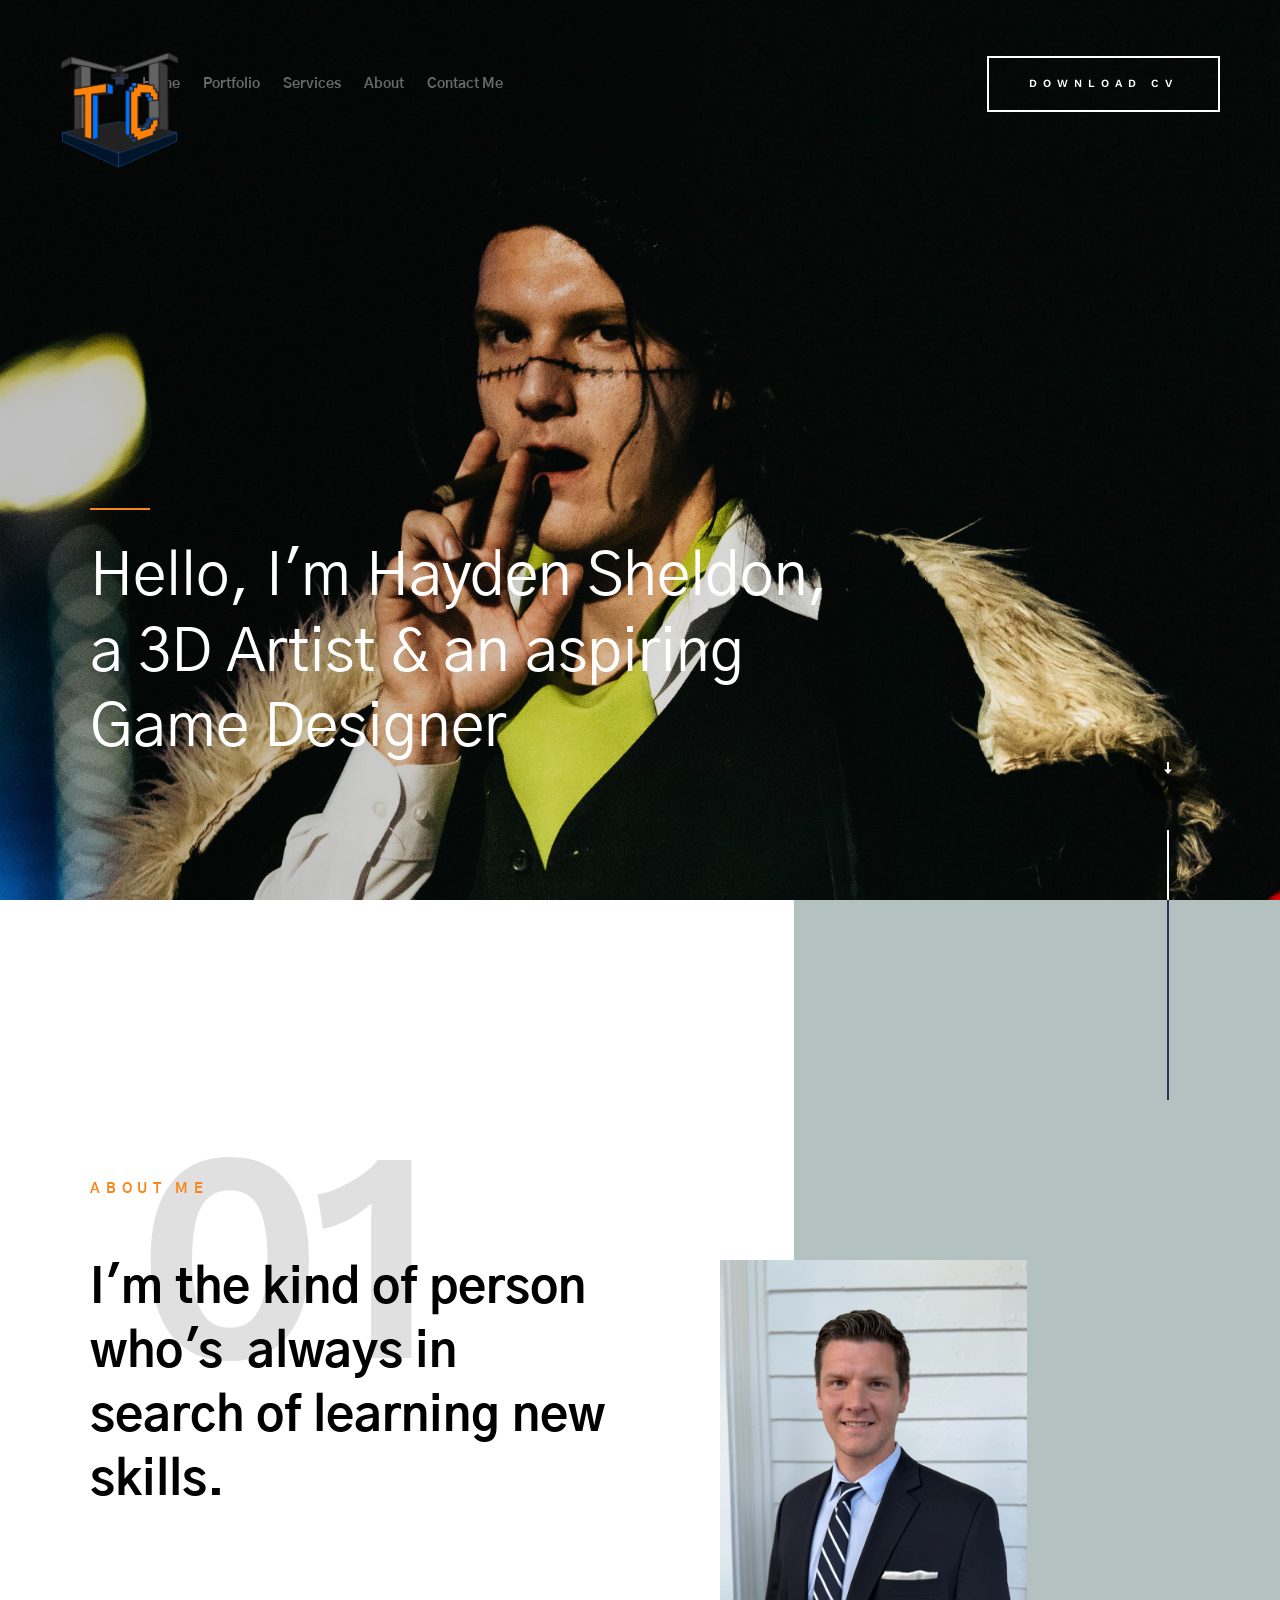
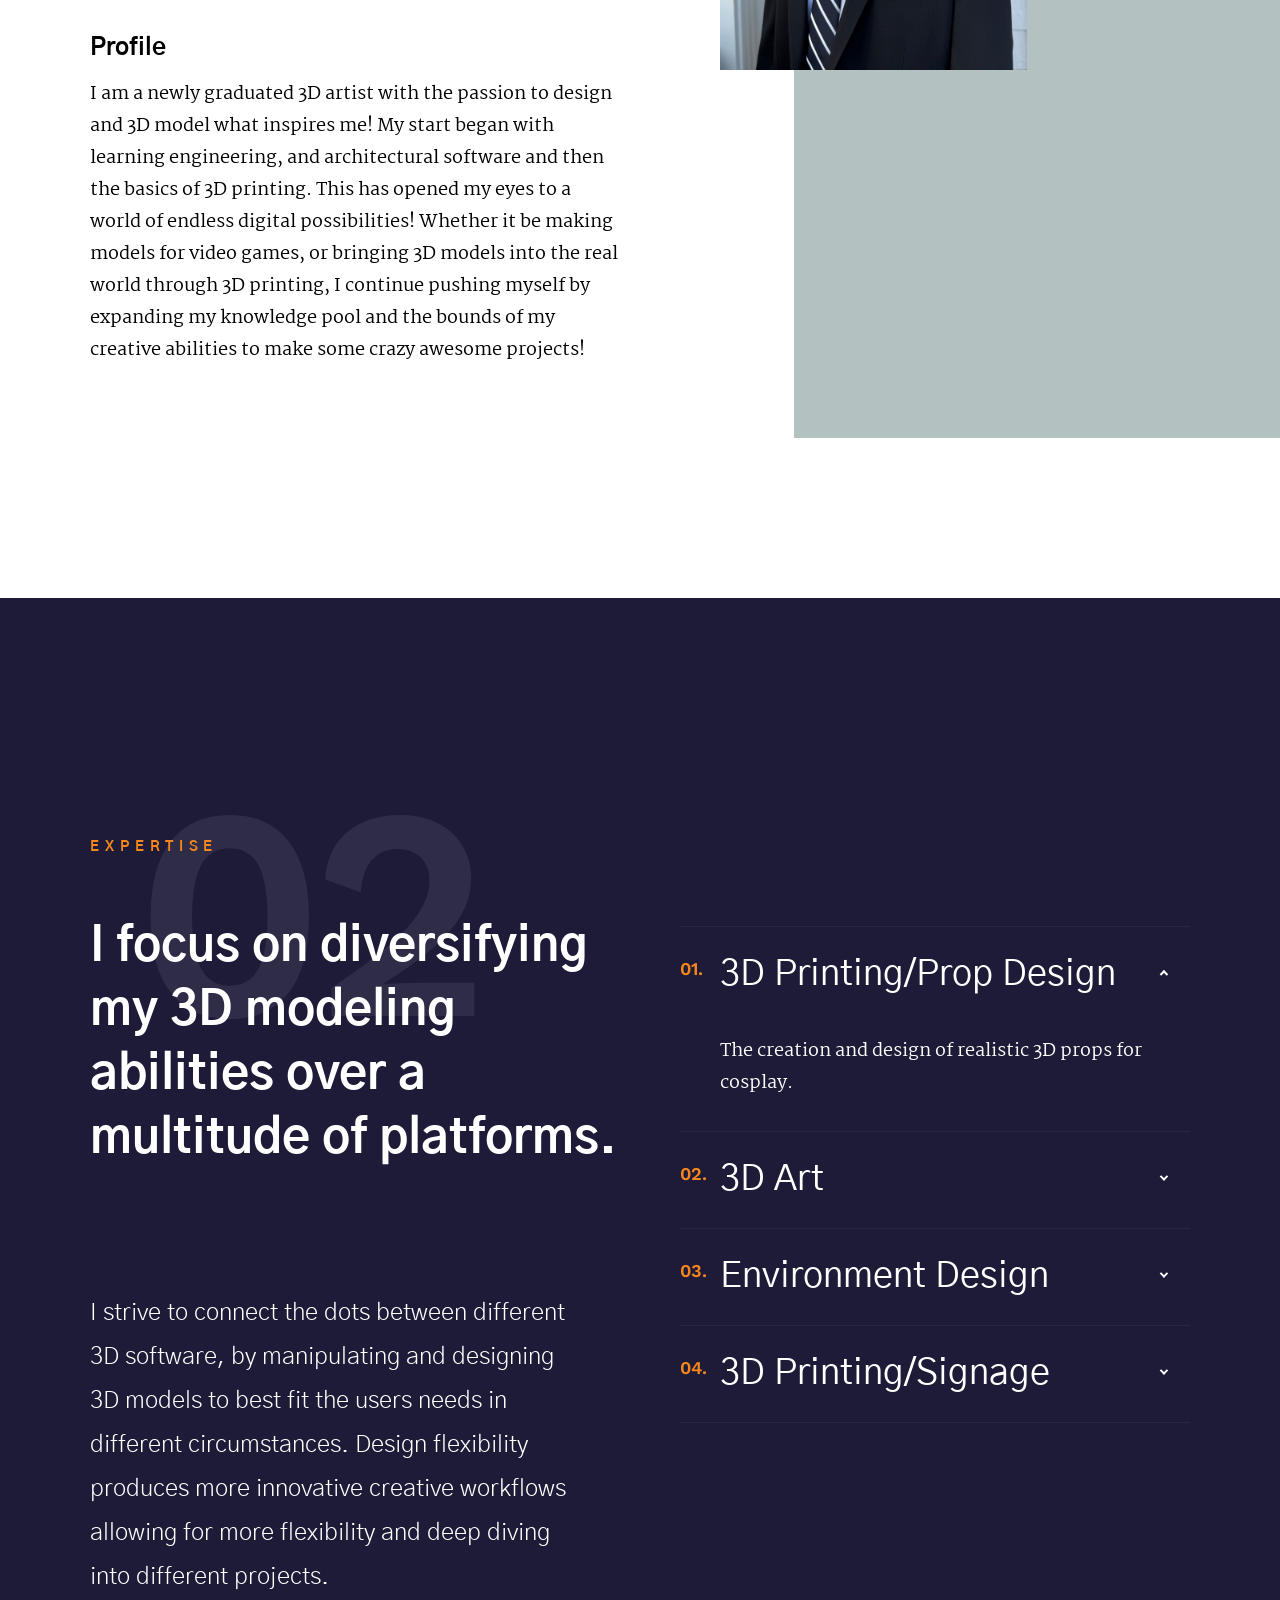
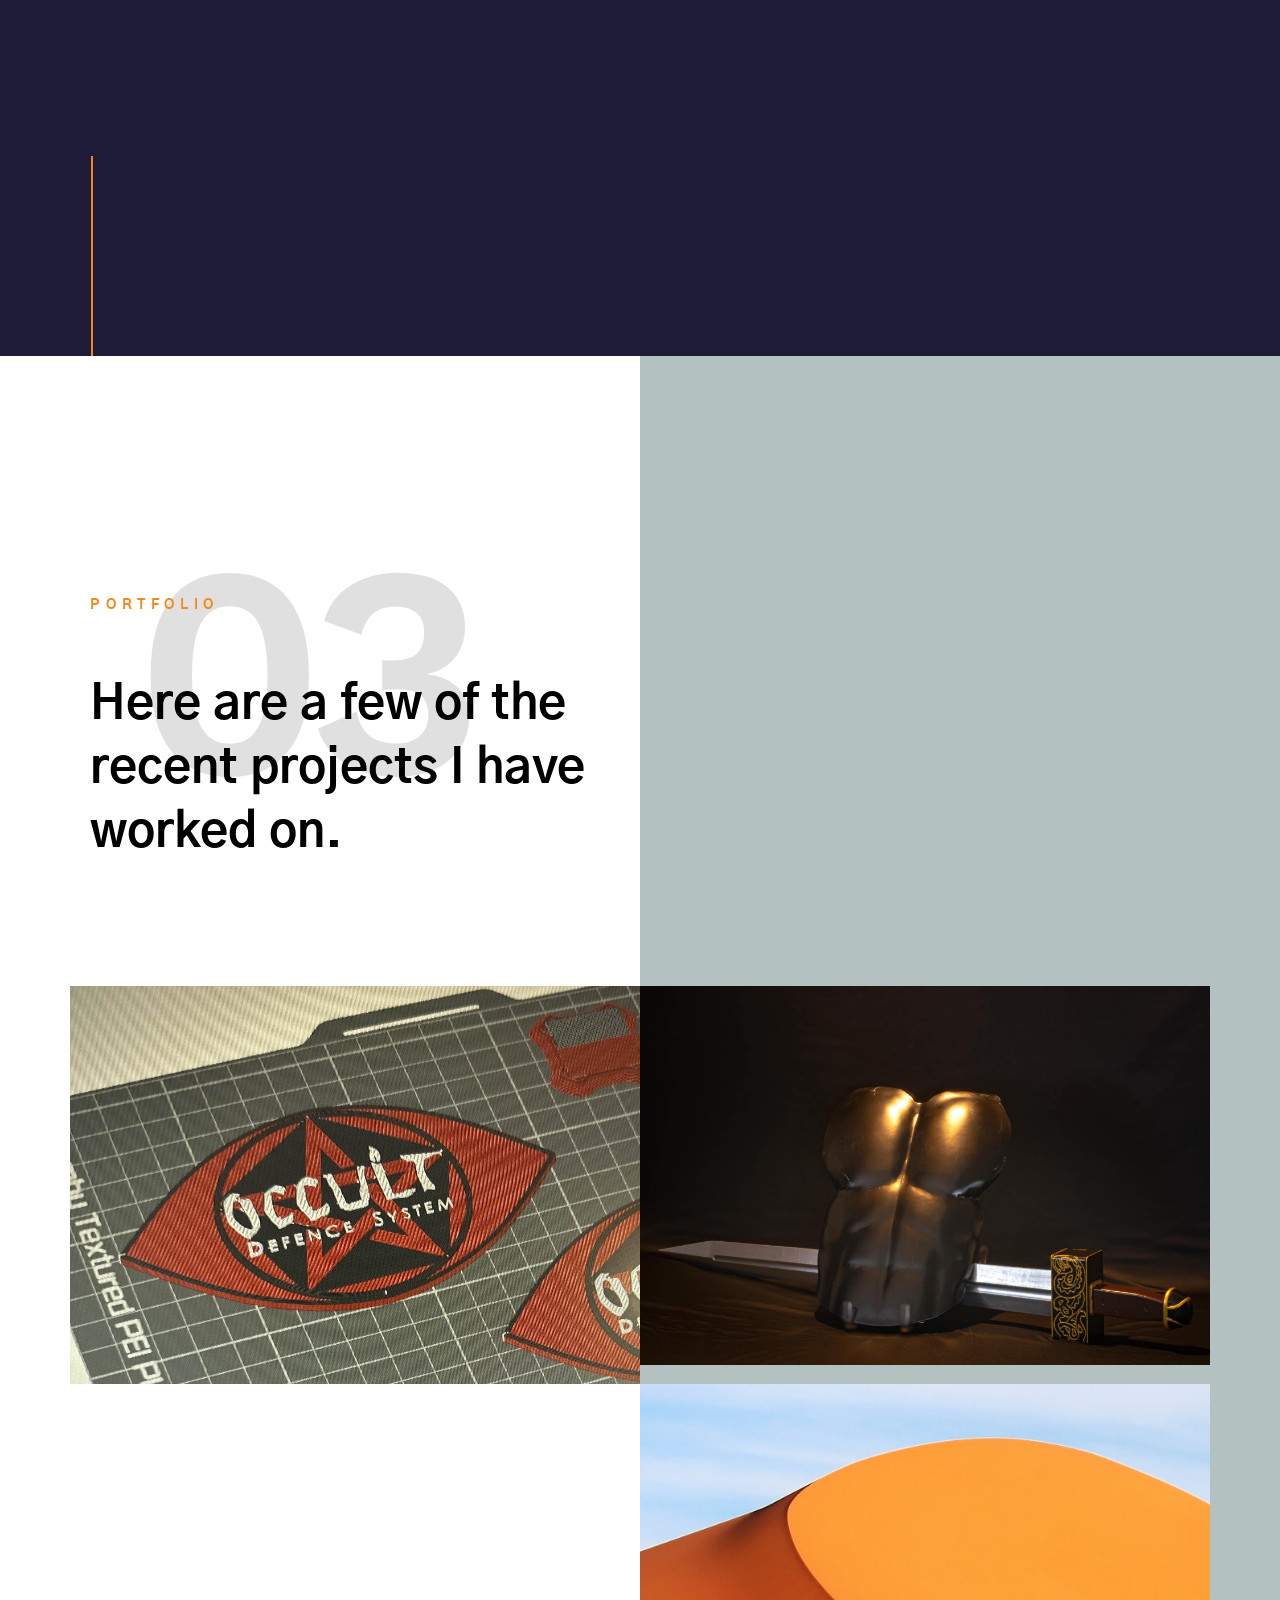
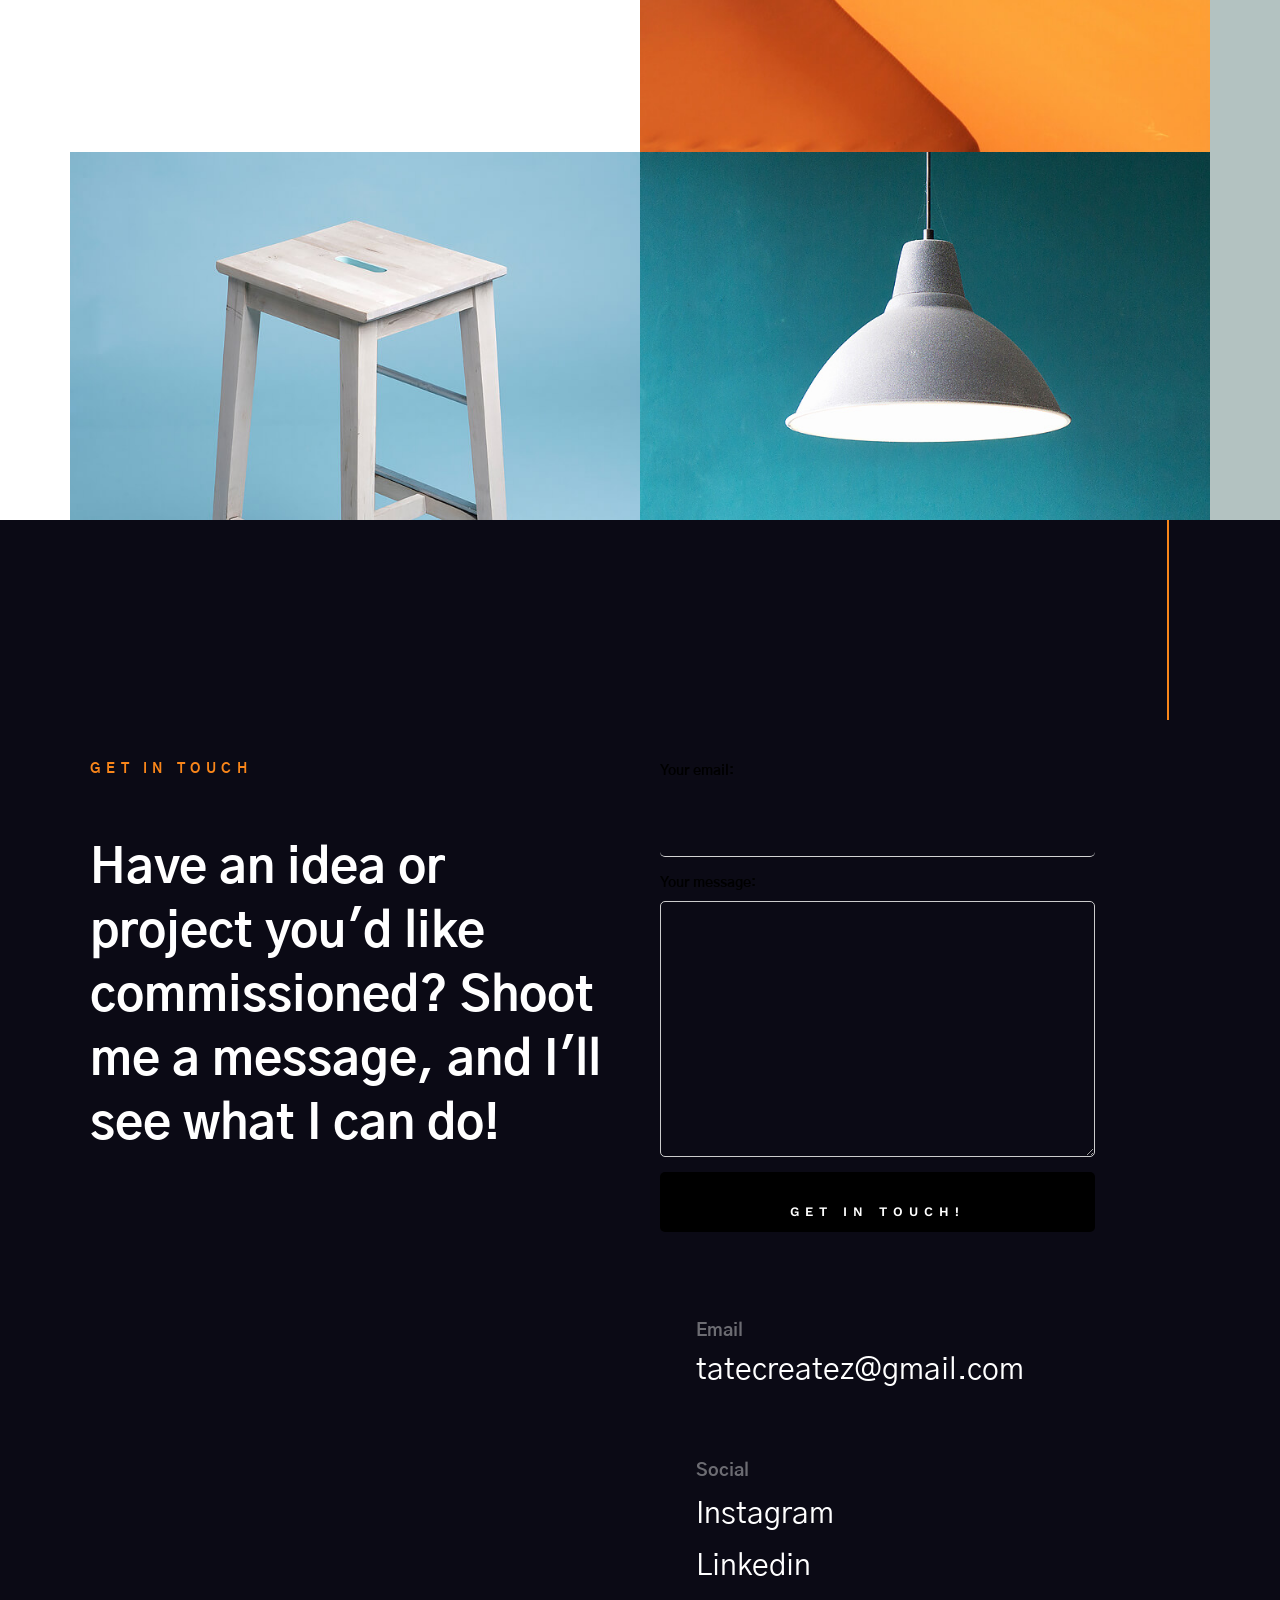
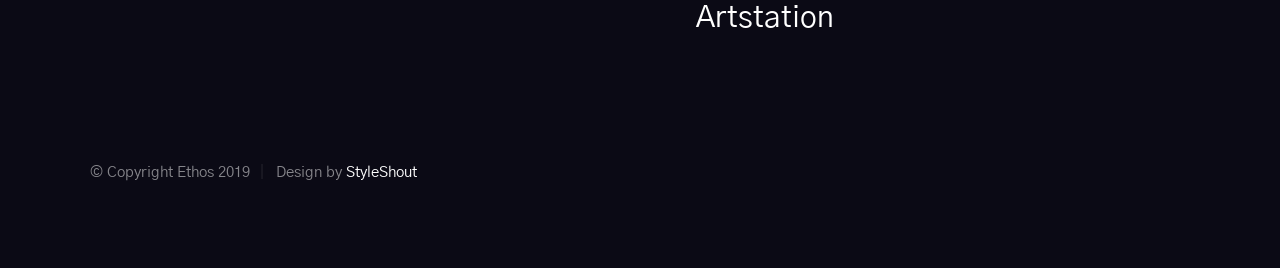
==== index.html @ 43d94202 "Form Fix" ====
<!DOCTYPE html>
<html class="no-js" lang="en">
<head>

    <!--- basic page needs
    ================================================== -->
    <meta charset="utf-8">
    <title>Ethos</title>
    <meta name="description" content="">
    <meta name="author" content="">

    <!-- mobile specific metas
    ================================================== -->
    <meta name="viewport" content="width=device-width, initial-scale=1">

    <!-- CSS
    ================================================== -->
    <link rel="stylesheet" href="css/base.css">
    <link rel="stylesheet" href="css/main.css">
    <link rel="stylesheet" href="css/vendor.css">

    <!-- script
    ================================================== -->
    <script src="js/modernizr.js"></script>

    <!-- favicons
    ================================================== -->
    <link rel="apple-touch-icon" sizes="180x180" href="apple-touch-icon.png">
    <link rel="icon" type="image/png" sizes="32x32" href="favicon-32x32.png">
    <link rel="icon" type="image/png" sizes="16x16" href="favicon-16x16.png">
    <link rel="manifest" href="site.webmanifest">

</head>

<body id="top">


    <!-- preloader
    ================================================== -->
    <div id="preloader">
        <div id="loader" class="dots-fade">
            <div></div>
            <div></div>
            <div></div>
        </div>
    </div>


    <!-- header
    ================================================== -->
    <header class="s-header">

        <div class="header-logo">
            <a href="index.html">
                <img src="images/Tate_Creates_Logo.png" alt="Homepage" width="0" height="0">
            </a>
        </div>

        <div class="header-content">
    
            <nav class="row header-nav-wrap">
                <ul class="header-nav">
                    <li><a class="smoothscroll" href="#hero" title="Intro">Home</a></li>
					<li><a class="smoothscroll" href="#portfolio" title="Works">Portfolio</a></li>
                    <li><a class="smoothscroll" href="#services" title="Services">Services</a></li>
                    <li><a class="smoothscroll" href="#about" title="About">About</a></li>
                    <li><a href="mailto:#0" title="Contact us">Contact Me</a></li>
                </ul>
            </nav> <!-- end header-nav-wrap -->

            <a href="#0" class="btn btn--stroke btn--small">Download CV</a>

        </div> <!-- end header-content -->

        <a class="header-menu-toggle" href="#0"><span>Menu</span></a>

    </header> 


    <!-- hero
    ================================================== -->
    <section id="hero" class="s-hero target-section" data-parallax="scroll" data-image-src="images/Crocodile_Background2.jpg" data-natural-width=6000 data-natural-height=2500 data-position-y=center>

        <div class="row hero-content">

            <div class="column large-full">

                <h1> Hello, I'm Hayden Sheldon, <br>
                  a 3D Artist & an aspiring <br>
                  Game Designer<br>
  <br>
                </h1>
<ul class="hero-social">
          <li>
                        <a href="#0" title="">Instagram</a>
                    </li>
                    <li>
                        <a href="#0" title="">Linkedin</a>
                    </li>
                    <li>
                        <a href="#0" title="">Artstation</a>
                    </li>
                </ul> <!-- end hero-social -->

            </div> 

        </div> <!-- end hero-content -->

        <div class="hero-scroll">
            <a href="#about" class="scroll-link smoothscroll">
                <svg xmlns="http://www.w3.org/2000/svg" width="24" height="24" viewBox="0 0 24 24"><path d="M12 24l-8-9h6v-15h4v15h6z"/></svg>
            </a>
        </div> <!-- end hero-scroll -->

    </section> <!-- end s-hero -->


    <!-- about
    ================================================== -->
    <section id="about" class="s-about target-section">

        <div class="s-about__section s-about__section--profile">

            <div class="right-vert-line"></div>

            <div class="row">
                <div class="column large-6 medium-8 tab-full">

                    <div class="section-intro" data-num="01" data-aos="fade-up">
                        <h3 class="subhead">About Me</h3>
                        <h1 class="display-1">I'm the kind of person who's&nbsp; always in search of learning new skills.</h1>
                    </div>

                    <div class="profile-pic" data-aos="fade-up">
                        <img src="images/Work image.JPG" >
                            
                    </div>

                    <h3 data-aos="fade-up">Profile</h3>

                    <p data-aos="fade-up">
                    I am a newly graduated 3D artist with the passion to design and 3D model what inspires me! My start began with learning engineering, and architectural software and then the basics of 3D printing. This has opened my eyes to a world of endless digital possibilities! Whether it be making models for video games, or bringing 3D models into the real world through 3D printing, I continue pushing myself by expanding my knowledge pool and the bounds of my creative abilities to make some crazy awesome projects!  &nbsp; </p>

                </div>
            </div>

        </div> <!-- end s-about__section--profile -->

        <!--<div class="s-about__section">

            <div class="row">
                <div class="column">
                    <h3 data-aos="fade-up">Career</h3>
                </div>
            </div>

            <div class="row block-large-1-2 block-900-full work-positions">

                <div class="column" data-aos="fade-up">
                    <div class="position">
                        <div class="position__header">
                            <h6>
                                <span class="position__co">Google</span>
                                <span class="position__pos">Product Designer</span>
                            </h6>
                            <div class="position__timeframe">
                                June 2017 - Present
                            </div>
                        </div>

                        <p>
                        Pellentesque posuere. Etiam rhoncus. Praesent blandit laoreet nibh. 
                        Aenean posuere, tortor sed cursus feugiat, nunc augue blandit nunc, 
                        eu sollicitudin urna dolor sagittis lacus. 
                        </p>
                    </div>
                </div>--> <!-- end column -->
          <!--      <div class="column" data-aos="fade-up">
                    <div class="position">
                        <div class="position__header">
                            <h6>
                                <span class="position__co">Facebook</span>
                                <span class="position__pos">UX Director</span>
                            </h6>
                            <div class="position__timeframe">
                                August 2015 - June 2017
                            </div>
                        </div>

                        <p>
                        Aliquam erat volutpat. Phasellus volutpat, metus eget egestas mollis, 
                        lacus lacus blandit dui, id egestas quam mauris ut lacus. Pellentesque 
                        dapibus hendrerit tortor. 
                        </p>
                    </div>
                </div> <!-- end column -->
           <!--     <div class="column" data-aos="fade-up">
                    <div class="position">
                        <div class="position__header">
                            <h6>
                                <span class="position__co">Dropbox</span>
                                <span class="position__pos">Mobile App Designer</span>
                            </h6>
                            <div class="position__timeframe">
                                April 2014 - August 2015
                            </div>
                        </div>

                        <p>
                        In hac habitasse platea dictumst. Donec pede justo, fringilla vel, aliquet nec, 
                        vulputate eget, arcu. Fusce risus nisl, viverra et, tempor et, pretium in, sapien.
                        Phasellus volutpat, metus eget.
                        </p>
                    </div>
                </div> <!-- end column -->
       <!--         <div class="column" data-aos="fade-up">
                    <div class="position">
                        <div class="position__header">
                            <h6>
                                <span class="position__co">Microsoft</span>
                                <span class="position__pos">Product Designer</span>
                            </h6>
                            <div class="position__timeframe">
                                June 2012 - February 2014
                            </div>
                        </div>

                        <p>
                        Donec pede justo, fringilla vel, aliquet nec, vulputate eget, arcu. 
                        Curabitur blandit mollis lacus. Curabitur vestibulum aliquam leo. 
                        Vivamus in erat ut urna cursus vestibulum.
                        </p>
                    </div>
                </div> <!-- end column -->

            </div> <!-- work positions -->

        </div> <!-- end s-about__section -->

    </section> <!-- end s-about -->


    <!-- services
    ================================================== -->
    <section id="services" class="s-services target-section h-dark-bg">
        
        <div class="row s-services__content">

            <div class="vert-line"></div>

            <div class="column large-6 s-services__leftcol">
                <div class="section-intro" data-num="02" data-aos="fade-up">
                    <h3 class="subhead">Expertise</h3>

                    <h1 class="display-1">
                    I focus on diversifying my 3D modeling abilities over a multitude of platforms.
                    </h1>
                </div>

                <p class="lead" data-aos="fade-up">
                I strive to connect the dots between different 3D software, by manipulating and designing 3D models to best fit the users needs in different circumstances. Design flexibility produces more innovative creative workflows allowing for more flexibility and deep diving into different projects. &nbsp; &nbsp; &nbsp; &nbsp;&nbsp; </p>
            </div> <!-- end  s-services--leftcol -->

            <div class="column large-6">
                <ul class="services-list" data-aos="fade-up">
                    <li class="services-list__item is-active">
                        <div class="services-list__item-header">
                            <h5>3D Printing/Prop Design</h5>
                        </div>
                        <div class="services-list__item-body">
                            <p>
                            The creation and design of realistic 3D props for cosplay.&nbsp;&nbsp; </p>
                        </div>
                    </li> <!-- services-list__item -->
                    <li class="services-list__item">
                        <div class="services-list__item-header">
                            <h5>3D Art</h5>
                        </div>
                        <div class="services-list__item-body">
                            <p>
                            Diving deep into specific 3D modeling interests, with focuses on Topology, UV's, and Texturing.
                            </p>
                        </div>
                    </li> <!-- services-list__item -->
                    <li class="services-list__item">
                        <div class="services-list__item-header">
                            <h5>Environment Design&nbsp;</h5>
                        </div>
                        <div class="services-list__item-body">
                            <p>
                            Suspendisse non nisl sit amet velit hendrerit rutrum. Etiam vitae tortor. 
                            Ut tincidunt tincidunt erat. Praesent nonummy mi in odio. Praesent ut 
                            ligula non mi varius sagittis. Curabitur turpis. Nunc egestas, augue at pellentesque 
                            laoreet, felis eros vehicula leo, at malesuada velit leo quis pede.
                            </p>
                        </div>
                    </li> <!-- services-list__item -->
                    <li class="services-list__item">
                        <div class="services-list__item-header">
                            <h5>3D Printing/Signage</h5>
                        </div>
                        <div class="services-list__item-body">
                            <p>
                            Nullam quis ante. Sed libero. Curabitur at lacus ac velit ornare lobortis. 
                            Morbi nec metus. Aenean vulputate eleifend tellus. Nullam vel sem. Nam ipsum risus, 
                            rutrum vitae, vestibulum eu, molestie vel, lacus. Phasellus ullamcorper ipsum rutrum nunc. 
                            Cras dapibus. Praesent egestas neque eu enim.
                            </p>
                        </div>
                    </li> <!-- services-list__item -->
               <!--     <li class="services-list__item">
                        <div class="services-list__item-header">
                            <h5>Visual Design</h5>
                        </div>
                        <div class="services-list__item-body">
                            <p>
                            Ut id nisl quis enim dignissim sagittis. Pellentesque egestas, neque sit amet convallis 
                            pulvinar, justo nulla eleifend augue, ac auctor orci leo non est. Phasellus volutpat, 
                            metus eget egestas mollis, lacus lacus blandit dui, id egestas quam mauris ut lacus. 
                            Cras dapibus. Praesent adipiscing.
                            </p>
                        </div>
                    </li> <!-- services-list__item -->
                <!--    <li class="services-list__item">
                        <div class="services-list__item-header">
                            <h5>E-Commerce</h5>
                        </div>
                        <div class="services-list__item-body">
                            <p>
                            Praesent ac sem eget est egestas volutpat. Nam pretium turpis et arcu. Quisque ut nisi. 
                            Vestibulum rutrum, mi nec elementum vehicula, eros quam gravida nisl, id fringilla neque 
                            ante vel mi. Phasellus dolor. Aenean vulputate eleifend tellus. Nullam vel sem. Nam ipsum risus, 
                            rutrum vitae, vestibulum eu, molestie vel.
                            </p>
                        </div>
                    </li> <!-- services-list__item -->
                </ul> <!-- end services-list -->
            </div>

        </div> <!-- s-services__content -->

    </section> <!-- end s-services -->


    <!-- portfolio
    ================================================== -->
    <section id="portfolio" class="s-portfolio target-section">

        <div class="row s-portfolio__header">
            <div class="column large-6 medium-8 tab-full">
                <div class="section-intro" data-num="03" data-aos="fade-up">
                    <h3 class="subhead">Portfolio</h3>
                    <h1 class="display-1">
                    Here are a few of the recent projects I have worked on.</h1>
                </div>
            </div>
        </div> <!-- s-porfolio__header -->

        <div class="row s-porfolio__list block-large-1-2 block-tab-full collapse">

            <div class="column" data-aos="fade-up">
                <div class="folio-item">
                    <div class="folio-item__thumb">
                        <a class="folio-item__thumb-link" href="images/portfolio/gallery/3D_Logos.jpg" title="Video Game Logos" data-size="1050x700">
                            <img src="images/portfolio/3D_Logos.jpg  " 
                                 srcset="images/portfolio/3D_Logos1.jpg 1x, images/portfolio/3D_Logos1@2x.jpg 2x" alt="">
                        </a>
                    </div>
                    <div class="folio-item__info">
                        <div class="folio-item__cat">3D Printing/Signage</div>
                        <h4 class="folio-item__title">Video Game Logos</h4>
                    </div>
                    <a href="https://www.behance.net/" title="Project Link" class="folio-item__project-link">Project Link</a>
                    <div class="folio-item__caption">
                        <p>Vero molestiae sed aut natus excepturi. Et tempora numquam. Temporibus iusto quo.Unde dolorem corrupti neque nisi.</p>
                    </div>
                </div>
            </div> <!-- end column -->
            <div class="column" data-aos="fade-up">
                <div class="folio-item">
                    <div class="folio-item__thumb">
                        <a class="folio-item__thumb-link" href="images/portfolio/gallery/g-building-blocks.jpg" title="Askeladd Armor and Sword" data-size="1050x700">
                            <img src="images/portfolio/Asekeladd_Armor.jpg" 
                                 srcset="images/portfolio/Asekeladd_Armor.jpg 1x, images/portfolio/Asekeladd_Armor@2x.jpg 2x" alt="">
                        </a>
                    </div>
                    <div class="folio-item__info">
                        <div class="folio-item__cat">3D Printing/Prop Design</div>
                        <h4 class="folio-item__title">Askeladd Armor and Sword</h4>
                    </div>
                    <a href="https://www.behance.net/" title="Project Link" class="folio-item__project-link">Project Link</a>
                    <div class="folio-item__caption">
                        <p>Vero molestiae sed aut natus excepturi. Et tempora numquam. Temporibus iusto quo.Unde dolorem corrupti neque nisi.</p>
                    </div>
                </div>
            </div> <!-- end column -->
            <div class="column" data-aos="fade-up">
                <div class="folio-item">
                    <div class="folio-item__thumb">
                        <a class="folio-item__thumb-link" href="images/portfolio/gallery/Room_Textured1.jpg" Title="Shout and Jump" data-size="1050x700">
                            <img src="images/portfolio/Room_Textured1.png" 
                                 srcset="images/portfolio/Room_Textured1.jpg 1x, images/portfolio/Room_Textured1@2x.jpg 2x" alt="">
                        </a>
                    </div>
                    <div class="folio-item__info">
                        <div class="folio-item__cat">Branding</div>
                        <h4 class="folio-item__title">Shout & Jump</h4>
                    </div>
                    <a href="https://www.behance.net/" title="Project Link" class="folio-item__project-link">Project Link</a>
                    <div class="folio-item__caption">
                        <p>Vero molestiae sed aut natus excepturi. Et tempora numquam. Temporibus iusto quo.Unde dolorem corrupti neque nisi.</p>
                    </div>
                </div>
            </div> <!-- end column -->
            <div class="column" data-aos="fade-up">
                <div class="folio-item">
                    <div class="folio-item__thumb">
                        <a class="folio-item__thumb-link" href="images/portfolio/gallery/g-sand-dunes.jpg" title="Sand Dunes" data-size="1050x700">
                            <img src="images/portfolio/sand-dunes.jpg" 
                                 srcset="images/portfolio/sand-dunes.jpg 1x, images/portfolio/sand-dunes@2x.jpg 2x" alt="">
                        </a>
                    </div>
                    <div class="folio-item__info">
                        <div class="folio-item__cat">Frontend Design</div>
                        <h4 class="folio-item__title">Sand Dunes</h4>
                    </div>
                    <a href="https://www.behance.net/" title="Project Link" class="folio-item__project-link">Project Link</a>
                    <div class="folio-item__caption">
                        <p>Vero molestiae sed aut natus excepturi. Et tempora numquam. Temporibus iusto quo.Unde dolorem corrupti neque nisi.</p>
                    </div>
                </div>
            </div> <!-- end column -->
            <div class="column" data-aos="fade-up">
                <div class="folio-item">
                    <div class="folio-item__thumb">
                        <a class="folio-item__thumb-link" href="images/portfolio/gallery/g-woodcraft.jpg" title="Sand Dunes" data-size="1050x700">
                            <img src="images/portfolio/woodcraft.jpg" 
                                 srcset="images/portfolio/woodcraft.jpg 1x, images/portfolio/woodcraft@2x.jpg 2x" alt="">
                        </a>
                    </div>
                    <div class="folio-item__info">
                        <div class="folio-item__cat">Product Design</div>
                        <h4 class="folio-item__title">Wooocraft</h4>
                    </div>
                    <a href="https://www.behance.net/" title="Project Link" class="folio-item__project-link">Project Link</a>
                    <div class="folio-item__caption">
                        <p>Vero molestiae sed aut natus excepturi. Et tempora numquam. Temporibus iusto quo.Unde dolorem corrupti neque nisi.</p>
                    </div>
                </div>
            </div> <!-- end column -->
            <div class="column" data-aos="fade-up">
                <div class="folio-item">
                    <div class="folio-item__thumb">
                        <a class="folio-item__thumb-link" href="images/portfolio/gallery/g-lamp.jpg" title="The Lamp" data-size="1050x700">
                            <img src="images/portfolio/lamp.jpg" 
                                 srcset="images/portfolio/lamp.jpg 1x, images/portfolio/lamp@2x.jpg 2x" alt="">
                        </a>
                    </div>
                    <div class="folio-item__info">
                        <div class="folio-item__cat">Product Design</div>
                        <h4 class="folio-item__title">The Lamp</h4>
                    </div>
                    <a href="https://www.behance.net/" title="Project Link" class="folio-item__project-link">Project Link</a>
                    <div class="folio-item__caption">
                        <p>Vero molestiae sed aut natus excepturi. Et tempora numquam. Temporibus iusto quo.Unde dolorem corrupti neque nisi.</p>
                    </div>
                </div>
            </div> <!-- end column -->

        </div> <!-- folio-list -->

    </section> <!-- end portfolio -->


    <!-- testimonials
    ================================================== -->
    <!--<section id="testimonials" class="s-testimonials">

        <div class="row collapse">

            <div class="column large-full">

                <div class="testimonial-slider" data-aos="fade-up">

                    <div class="testimonial-slider__slide">
                        <p>
                        Molestiae incidunt consequatur quis ipsa autem nam sit enim magni. Voluptas tempore rem. 
                        Explicabo a quaerat sint autem dolore ducimus ut consequatur neque.  Nisi dolores quaerat fuga rem nihil nostrum.
                        Laudantium quia consequatur molestias delectus culpa.
                        </p>
                        <div class="testimonial-slider__author">
                            <img src="images/avatars/user-02.jpg" alt="Author image" class="testimonial-slider__avatar">
                            <cite class="testimonial-slider__cite">
                                <strong>Tim Cook</strong>
                                <span>CEO, Apple</span>
                            </cite>
                        </div>
                    </div> <!-- end testimonials__slide -->
    
              <!--      <div class="testimonial-slider__slide">
                        <p>
                        Excepturi nam cupiditate culpa doloremque deleniti repellat. Veniam quos repellat voluptas animi adipisci.
                        Nisi eaque consequatur. Voluptatem dignissimos ut ducimus accusantium perspiciatis.
                        Quasi voluptas eius distinctio. Atque eos maxime.
                        </p>
                        <div class="testimonial-slider__author">
                            <img src="images/avatars/user-01.jpg" alt="Author image" class="testimonial-slider__avatar">
                            <cite class="testimonial-slider__cite">
                                <strong>Sundar Pichai</strong>
                                <span>CEO, Google</span>
                            </cite>
                        </div>
                    </div> <!-- end testimonials__slide -->
    
                  <!--  <div class="testimonial-slider__slide">
                        <p>
                        Repellat dignissimos libero. Qui sed at corrupti expedita voluptas odit. Nihil ea quia nesciunt. Ducimus aut sed ipsam.  
                        Autem eaque officia cum exercitationem sunt voluptatum accusamus. Quasi voluptas eius distinctio.
                        Voluptatem dignissimos ut.
                        </p>
                        <div class="testimonial-slider__author">
                            <img src="images/avatars/user-04.jpg" alt="Author image" class="testimonial-slider__avatar">
                            <cite class="testimonial-slider__cite">
                                <strong>Satya Nadella</strong>
                                <span>CEO, Microsoft</span>
                            </cite>
                        </div>
                    </div> <!-- end testimonials__slide -->
    
               <!--     <div class="testimonial-slider__slide">
                        <p>
                        Nunc interdum lacus sit amet orci. Vestibulum dapibus nunc ac augue. Fusce vel dui. In ac felis 
                        quis tortor malesuada pretium. Curabitur vestibulum aliquam leo. Qui sed at corrupti expedita voluptas odit. 
                        Nihil ea quia nesciunt. Ducimus aut sed ipsam.
                        </p>
                        <div class="testimonial-slider__author">
                            <img src="images/avatars/user-05.jpg" alt="Author image" class="testimonial-slider__avatar">
                            <cite class="testimonial-slider__cite">
                                <strong>Jeff Bezos</strong>
                                <span>CEO, Amazon</span>
                            </cite>
                        </div>
                    </div> <!-- end testimonials__slide -->

                </div> <!-- end testimonial slider -->
                
            </div> <!-- end column -->

        </div> <!-- end row -->


        <!-- CTA
        ================================================== -->
      <!--  <div class="s-cta">

            <div class="row">
                <div class="column large-full">
                    <h2 class="section-desc" data-aos="fade-up">
                        Need a great reliable web hosting?
                    </h2>
                </div>
            </div>
    
      <!--      <div class="row cta-content" data-aos="fade-up">
                <div class="column large-full">
                    <p>
                    We highly recommend <a href="https://www.dreamhost.com/r.cgi?287326">DreamHost</a>.
                    Powerful web and Wordpress hosting. Guaranteed.
                    Starting at $2.95 per month.
                    </p>
    
                    <a href="https://www.dreamhost.com/r.cgi?287326" class="btn btn--primary h-full-width">Get Started</a>
                </div>
            </div> <!-- end cta-content -->
    
        </div> <!-- end s-cta -->


    </section> <!-- end s-testimonials -->


    <!-- footer
    ================================================== -->
    <footer class="s-footer h-dark-bg">
        
        <div class="right-vert-line"></div>

        <div class="row s-footer__main">
            <div class="column large-6">
                <div class="section-intro" data-aos="fade-up">
                    <h3 class="subhead">Get In Touch</h3>

                    <h1 class="display-1">
                    Have an idea or project you'd like commissioned?
                     Shoot me a message, and I'll see what I can do!
                    </h1>
                </div>

          <!--      <div class="footer-email-us">
                    <a href="mailto:#0" class="btn btn--primary h-full-width">Let's Talk</a>
                </div>-->
            </div>

            <div class="column large-5">
<form 
  action="https://formspree.io/f/xeelzybe"
  method="POST"
>
  <label>
    Your email:
    <input type="email" name="email">
  </label>
  <label>
    Your message:
    <textarea name="message"></textarea>
  </label>
  <!-- your other form fields go here -->
  <button type="submit">Get in Touch!</button>
</form>
                <div class="footer-contacts">
                    <div class="footer-contact-block" data-aos="fade-up">
                        <h5 class="footer-contact-block__header">
                            Email
                        </h5>
                        <p class="footer-contact-block__content">
                            <a href="mailto:#0">tatecreatez@gmail.com</a>
                        </p>
                    </div> <!-- end footer-contact-block -->
                    <div class="footer-contact-block" data-aos="fade-up">
                        <h5 class="footer-contact-block__header">
                    <!--        Phone
                        </h5>
                        <p class="footer-contact-block__content">
                            <!--<a href="tel:+1975432345">+197 543 2345</a>
                        </p>-->
                    </div> <!-- end footer-contact-block -->
                    <br>
                    <div class="footer-contact-block" data-aos="fade-up">
                        <h5 class="footer-contact-block__header">
                            Social
                        </h5>
                        <ul class="footer-contact-block__list">
                            <li><a href="#0">Instagram</a></li>
                            <li><a href="#0">Linkedin</a></li>
                            <li><a href="#0">Artstation</a></li>
                        </ul>
                    </div> <!-- end footer-contact-block -->
                </div>
            </div>
        </div> <!-- end s-footer__main -->

        <div class="row s-footer__bottom">
            <div class="column large-full ss-copyright">
                <span>© Copyright Ethos 2019</span> 
                <span>Design by <a href="https://www.styleshout.com/">StyleShout</a></span>
            </div> <!-- end ss-copyright -->

            <div class="ss-go-top">
                <a class="smoothscroll" title="Back to Top" href="#top">
                    <svg xmlns="http://www.w3.org/2000/svg" width="24" height="24" viewBox="0 0 24 24"><path d="M12 0l8 9h-6v15h-4v-15h-6z"/></svg>
                </a>
            </div> <!-- end ss-go-top -->
        </div> <!-- end s-footer__bottom -->
</div>
    </footer> <!-- end s-footer -->


    <!-- photoswipe background
    ================================================== -->
    <div aria-hidden="true" class="pswp" role="dialog" tabindex="-1">

        <div class="pswp__bg"></div>
        <div class="pswp__scroll-wrap">

            <div class="pswp__container">
                <div class="pswp__item"></div>
                <div class="pswp__item"></div>
                <div class="pswp__item"></div>
            </div>

            <div class="pswp__ui pswp__ui--hidden">
                <div class="pswp__top-bar">
                    <div class="pswp__counter"></div><button class="pswp__button pswp__button--close" title="Close (Esc)"></button> <button class="pswp__button pswp__button--share" title=
                    "Share"></button> <button class="pswp__button pswp__button--fs" title="Toggle fullscreen"></button> <button class="pswp__button pswp__button--zoom" title=
                    "Zoom in/out"></button>
                    <div class="pswp__preloader">
                        <div class="pswp__preloader__icn">
                            <div class="pswp__preloader__cut">
                                <div class="pswp__preloader__donut"></div>
                            </div>
                        </div>
                    </div>
                </div>
                <div class="pswp__share-modal pswp__share-modal--hidden pswp__single-tap">
                    <div class="pswp__share-tooltip"></div>
                </div><button class="pswp__button pswp__button--arrow--left" title="Previous (arrow left)"></button> <button class="pswp__button pswp__button--arrow--right" title=
                "Next (arrow right)"></button>
                <div class="pswp__caption">
                    <div class="pswp__caption__center"></div>
                </div>
            </div>

        </div>

    </div> <!-- end photoSwipe background -->


    <!-- Java Script
    ================================================== -->
    <script src="js/jquery-3.2.1.min.js"></script>
    <script src="js/plugins.js"></script>
    <script src="js/main.js"></script>

</body>
---- css/base.css ----
/* =================================================================== 
 *  Ethos Base Stylesheet
 *  Ver. 1.0.0
 *  11-05-2019
 *  ------------------------------------------------------------------
 *
 *  TOC:
 *	# imports
 *	# normalize
 *	# basic/base setup styles
 *	# grid v2.1.2
 *	# block grids
 *	# MISC
 *
 * =================================================================== */



/* ===================================================================
 * # imports 
 *
 * ------------------------------------------------------------------- */
@import url("https://fonts.googleapis.com/css?family=Gothic+A1:300,300i,400,400i,500,500i,600,600i,700,700i|Martel:300,300i,400,400i,700,700i,900,900i|Work+Sans:600,700&display=swap");



/* ==========================================================================
 * # normalize
 * normalize.css v8.0.1 | MIT License |
 * github.com/necolas/normalize.css
 *
 * -------------------------------------------------------------------------- */

/* ------------------------------------------------------------------- 
 * ## document
 * ------------------------------------------------------------------- */

/* 1. Correct the line height in all browsers.
 * 2. Prevent adjustments of font size after orientation changes in iOS.*/
html {
	line-height: 1.15;  /* 1 */
	-webkit-text-size-adjust: 100%;  /* 2 */
}

/* ------------------------------------------------------------------- 
 * ## sections
 * ------------------------------------------------------------------- */

/* Remove the margin in all browsers. */
body {
	margin: 0;
}

/* Render the `main` element consistently in IE. */
main {
	display: block;
}

/* Correct the font size and margin on `h1` elements within `section` and
 * `article` contexts in Chrome, Firefox, and Safari. */
h1 {
	font-size: 2em;
	margin: 0.67em 0;
}

/* ------------------------------------------------------------------- 
 * ## grouping
 * ------------------------------------------------------------------- */

/* 1. Add the correct box sizing in Firefox.
 * 2. Show the overflow in Edge and IE. */
hr {
	-webkit-box-sizing: content-box;
	box-sizing: content-box;  /* 1 */
	height: 0;  /* 1 */
	overflow: visible;  /* 2 */
}

/* 1. Correct the inheritance and scaling of font size in all browsers.
 * 2. Correct the odd `em` font sizing in all browsers. */
pre {
	font-family: monospace, monospace;  /* 1 */
	font-size: 1em;  /* 2 */
}

/* ------------------------------------------------------------------- 
 * ## text-level semantics
 * ------------------------------------------------------------------- */

/* Remove the gray background on active links in IE 10. */
a {
	background-color: transparent;
}

/* 1. Remove the bottom border in Chrome 57-
 * 2. Add the correct text decoration in Chrome, Edge, IE, Opera, and Safari. */
abbr[title] {
	border-bottom: none;  /* 1 */
	text-decoration: underline;  /* 2 */
	-webkit-text-decoration: underline dotted;
	text-decoration: underline dotted;  /* 2 */
}

/* Add the correct font weight in Chrome, Edge, and Safari. */
b,
strong {
	font-weight: bolder;
}

/* 1. Correct the inheritance and scaling of font size in all browsers.
 * 2. Correct the odd `em` font sizing in all browsers. */
code,
kbd,
samp {
	font-family: monospace, monospace;  /* 1 */
	font-size: 1em;  /* 2 */
}

/* Add the correct font size in all browsers. */
small {
	font-size: 80%;
}

/* Prevent `sub` and `sup` elements from affecting the line height in
 * all browsers. */
sub,
sup {
	font-size: 75%;
	line-height: 0;
	position: relative;
	vertical-align: baseline;
}

sub {
	bottom: -0.25em;
}

sup {
	top: -0.5em;
}

/* ------------------------------------------------------------------- 
 * ## embedded content
 * ------------------------------------------------------------------- */

/* Remove the border on images inside links in IE 10. */
img {
	border-style: none;
}

/* ------------------------------------------------------------------- 
 * ## forms
 * ------------------------------------------------------------------- */

/* 1. Change the font styles in all browsers.
 * 2. Remove the margin in Firefox and Safari. */
button,
input,
optgroup,
select,
textarea {
	font-family: inherit;  /* 1 */
	font-size: 100%;  /* 1 */
	line-height: 1.15;  /* 1 */
	margin: 0;  /* 2 */
}

/* Show the overflow in IE.
 * 1. Show the overflow in Edge. */
button,
input {

	/* 1 */
	overflow: visible;
}

/* Remove the inheritance of text transform in Edge, Firefox, and IE.
 * 1. Remove the inheritance of text transform in Firefox. */
button,
select {

	/* 1 */
	text-transform: none;
}

/* Correct the inability to style clickable types in iOS and Safari. */
button,
[type="button"],
[type="reset"],
[type="submit"] {
	-webkit-appearance: button;
}

/* Remove the inner border and padding in Firefox. */
button::-moz-focus-inner,
[type="button"]::-moz-focus-inner,
[type="reset"]::-moz-focus-inner,
[type="submit"]::-moz-focus-inner {
	border-style: none;
	padding: 0;
}

/* Restore the focus styles unset by the previous rule. */
button:-moz-focusring,
[type="button"]:-moz-focusring,
[type="reset"]:-moz-focusring,
[type="submit"]:-moz-focusring {
	outline: 1px dotted ButtonText;
}

/* Correct the padding in Firefox. */
fieldset {
	padding: 0.35em 0.75em 0.625em;
}

/* 1. Correct the text wrapping in Edge and IE.
 * 2. Correct the color inheritance from `fieldset` elements in IE.
 * 3. Remove the padding so developers are not caught out when they zero out
 *    `fieldset` elements in all browsers. */
legend {
	-webkit-box-sizing: border-box;
	box-sizing: border-box;  /* 1 */
	color: inherit;  /* 2 */
	display: table;  /* 1 */
	max-width: 100%;  /* 1 */
	padding: 0;  /* 3 */
	white-space: normal;  /* 1 */
}

/* Add the correct vertical alignment in Chrome, Firefox, and Opera. */
progress {
	vertical-align: baseline;
}

/* Remove the default vertical scrollbar in IE 10+. */
textarea {
	overflow: auto;
}

/* 1. Add the correct box sizing in IE 10.
 * 2. Remove the padding in IE 10. */
[type="checkbox"],
[type="radio"] {
	-webkit-box-sizing: border-box;
	box-sizing: border-box;  /* 1 */
	padding: 0;  /* 2 */
}

/* Correct the cursor style of increment and decrement buttons in Chrome. */
[type="number"]::-webkit-inner-spin-button,
[type="number"]::-webkit-outer-spin-button {
	height: auto;
}

/* 1. Correct the odd appearance in Chrome and Safari.
 * 2. Correct the outline style in Safari. */
[type="search"] {
	-webkit-appearance: textfield;  /* 1 */
	outline-offset: -2px;  /* 2 */
}

/* Remove the inner padding in Chrome and Safari on macOS. */
[type="search"]::-webkit-search-decoration {
	-webkit-appearance: none;
}

/* 1. Correct the inability to style clickable types in iOS and Safari.
 * 2. Change font properties to `inherit` in Safari. */
::-webkit-file-upload-button {
	-webkit-appearance: button;  /* 1 */
	font: inherit;  /* 2 */
}

/* ------------------------------------------------------------------- 
 * ## interactive
 * ------------------------------------------------------------------- */

/* Add the correct display in Edge, IE 10+, and Firefox. */
details {
	display: block;
}

/* Add the correct display in all browsers. */
summary {
	display: list-item;
}

/* ------------------------------------------------------------------- 
 * ## misc
 * ------------------------------------------------------------------- */

/* Add the correct display in IE 10+. */
template {
	display: none;
}

/* Add the correct display in IE 10. */
[hidden] {
	display: none;
}



/* ===================================================================
 * # basic/base setup styles
 *
 * ------------------------------------------------------------------- */
html {
	font-size: 62.5%;
	-webkit-box-sizing: border-box;
	box-sizing: border-box;
}

*,
*::before,
*::after {
	-webkit-box-sizing: inherit;
	box-sizing: inherit;
}

body {
	font-weight: normal;
	line-height: 1;
	word-wrap: break-word;
	-moz-font-smoothing: grayscale;
	-moz-osx-font-smoothing: grayscale;
	-webkit-font-smoothing: antialiased;
	-webkit-overflow-scrolling: touch;
	-webkit-text-size-adjust: none;
}

/* ------------------------------------------------------------------- 
 * ## Media
 * ------------------------------------------------------------------- */
svg,
img,
video
embed,
iframe,
object {
	max-width: 100%;
	height: auto;
}

/* ------------------------------------------------------------------- 
 * ## Typography resets 
 * ------------------------------------------------------------------- */
div, dl, dt, dd, ul, ol, li, h1, h2, h3, h4, h5, h6, pre, form, p, blockquote, th, td {
	margin: 0;
	padding: 0;
}

p {
	font-size: inherit;
	text-rendering: optimizeLegibility;
}

em,
i {
	font-style: italic;
	line-height: inherit;
}

strong,
b {
	font-weight: bold;
	line-height: inherit;
}

small {
	font-size: 60%;
	line-height: inherit;
}

ol,
ul {
	list-style: none;
}

li {
	display: block;
}

/* ------------------------------------------------------------------- 
 * ## links
 * ------------------------------------------------------------------- */
a {
	text-decoration: none;
	line-height: inherit;
}

a img {
	border: none;
}

/* ------------------------------------------------------------------- 
 * ## inputs
 * ------------------------------------------------------------------- */
fieldset {
	margin: 0;
	padding: 0;
}

input[type="email"],
input[type="number"],
input[type="search"],
input[type="text"],
input[type="tel"],
input[type="url"],
input[type="password"],
textarea {
	-webkit-appearance: none;
	-moz-appearance: none;
	appearance: none;
}



/* ===================================================================
 * # grid v2.1.2
 *
 *   -----------------------------------------------------------------
 * - Grid breakpoints are based on MAXIMUM WIDTH media queries, 
 *   meaning they apply to that one breakpoint and ALL THOSE BELOW IT.
 * - Grid columns without a specified width will automatically layout 
 *   as equal width columns.
 * ------------------------------------------------------------------- */

/* rows
 * ------------------------------------- */
.row {
	width: 89%;
	max-width: 1200px;
	margin: 0 auto;
	display: -ms-flexbox;
	display: -webkit-box;
	display: flex;
	-ms-flex-flow: row wrap;
	-webkit-box-orient: horizontal;
	-webkit-box-direction: normal;
	flex-flow: row wrap;
}

.row .row {
	width: auto;
	max-width: none;
	margin-left: -20px;
	margin-right: -20px;
}

/* columns
 * -------------------------------------- */
.column {
	-ms-flex: 1 1 0%;
	-webkit-box-flex: 1;
	flex: 1 1 0%;
	padding: 0 20px;
}

.collapse > .column,
.column.collapse {
	padding: 0;
}

/* flex row containers utility classes
 * ----------------------------------------- */
.row.row-wrap {
	-ms-flex-wrap: wrap;
	flex-wrap: wrap;
}

.row.row-nowrap {
	-ms-flex-wrap: none;
	flex-wrap: nowrap;
}

.row.row-y-top {
	-ms-flex-align: start;
	-webkit-box-align: start;
	align-items: flex-start;
}

.row.row-y-bottom {
	-ms-flex-align: end;
	-webkit-box-align: end;
	align-items: flex-end;
}

.row.row-y-center {
	-ms-flex-align: center;
	-webkit-box-align: center;
	align-items: center;
}

.row.row-stretch {
	-ms-flex-align: stretch;
	-webkit-box-align: stretch;
	align-items: stretch;
}

.row.row-baseline {
	-ms-flex-align: baseline;
	-webkit-box-align: baseline;
	align-items: baseline;
}

.row.row-x-left {
	-ms-flex-pack: start;
	-webkit-box-pack: start;
	justify-content: flex-start;
}

.row.row-x-right {
	-ms-flex-pack: end;
	-webkit-box-pack: end;
	justify-content: flex-end;
}

.row.row-x-center {
	-ms-flex-pack: center;
	-webkit-box-pack: center;
	justify-content: center;
}

/* flex item utility alignment classes
 * ----------------------------------------- */
.align-center {
	margin: auto;
	-webkit-align-self: center;
	-ms-flex-item-align: center;
	-ms-grid-row-align: center;
	align-self: center;
}

.align-left {
	margin-right: auto;
	-webkit-align-self: center;
	-ms-flex-item-align: center;
	-ms-grid-row-align: center;
	align-self: center;
}

.align-right {
	margin-left: auto;
	-webkit-align-self: center;
	-ms-flex-item-align: center;
	-ms-grid-row-align: center;
	align-self: center;
}

.align-x-center {
	margin-right: auto;
	margin-left: auto;
}

.align-x-left {
	margin-right: auto;
}

.align-x-right {
	margin-left: auto;
}

.align-y-center {
	-webkit-align-self: center;
	-ms-flex-item-align: center;
	-ms-grid-row-align: center;
	align-self: center;
}

.align-y-top {
	-webkit-align-self: flex-start;
	-ms-flex-item-align: start;
	align-self: flex-start;
}

.align-y-bottom {
	-webkit-align-self: flex-end;
	-ms-flex-item-align: end;
	align-self: flex-end;
}

/* large screen column widths 
 * -------------------------------------- */
.large-1 {
	-ms-flex: 0 0 8.33333%;
	-webkit-box-flex: 0;
	flex: 0 0 8.33333%;
	max-width: 8.33333%;
}

.large-2 {
	-ms-flex: 0 0 16.66667%;
	-webkit-box-flex: 0;
	flex: 0 0 16.66667%;
	max-width: 16.66667%;
}

.large-3 {
	-ms-flex: 0 0 25%;
	-webkit-box-flex: 0;
	flex: 0 0 25%;
	max-width: 25%;
}

.large-4 {
	-ms-flex: 0 0 33.33333%;
	-webkit-box-flex: 0;
	flex: 0 0 33.33333%;
	max-width: 33.33333%;
}

.large-5 {
	-ms-flex: 0 0 41.66667%;
	-webkit-box-flex: 0;
	flex: 0 0 41.66667%;
	max-width: 41.66667%;
}

.large-6,
.large-half {
	-ms-flex: 0 0 50%;
	-webkit-box-flex: 0;
	flex: 0 0 50%;
	max-width: 50%;
}

.large-7 {
	-ms-flex: 0 0 58.33333%;
	-webkit-box-flex: 0;
	flex: 0 0 58.33333%;
	max-width: 58.33333%;
}

.large-8 {
	-ms-flex: 0 0 66.66667%;
	-webkit-box-flex: 0;
	flex: 0 0 66.66667%;
	max-width: 66.66667%;
}

.large-9 {
	-ms-flex: 0 0 75%;
	-webkit-box-flex: 0;
	flex: 0 0 75%;
	max-width: 75%;
}

.large-10 {
	-ms-flex: 0 0 83.33333%;
	-webkit-box-flex: 0;
	flex: 0 0 83.33333%;
	max-width: 83.33333%;
}

.large-11 {
	-ms-flex: 0 0 91.66667%;
	-webkit-box-flex: 0;
	flex: 0 0 91.66667%;
	max-width: 91.66667%;
}

.large-12,
.large-full {
	-ms-flex: 0 0 100%;
	-webkit-box-flex: 0;
	flex: 0 0 100%;
	max-width: 100%;
}

/* ------------------------------------------------------------------- 
 * ## medium screen devices
 * ------------------------------------------------------------------- */
@media screen and (max-width:1200px) {
	.row .row {
		margin-left: -16px;
		margin-right: -16px;
	}

	.column {
		padding: 0 16px;
	}

	.medium-1 {
		-ms-flex: 0 0 8.33333%;
		-webkit-box-flex: 0;
		flex: 0 0 8.33333%;
		max-width: 8.33333%;
	}

	.medium-2 {
		-ms-flex: 0 0 16.66667%;
		-webkit-box-flex: 0;
		flex: 0 0 16.66667%;
		max-width: 16.66667%;
	}

	.medium-3 {
		-ms-flex: 0 0 25%;
		-webkit-box-flex: 0;
		flex: 0 0 25%;
		max-width: 25%;
	}

	.medium-4 {
		-ms-flex: 0 0 33.33333%;
		-webkit-box-flex: 0;
		flex: 0 0 33.33333%;
		max-width: 33.33333%;
	}

	.medium-5 {
		-ms-flex: 0 0 41.66667%;
		-webkit-box-flex: 0;
		flex: 0 0 41.66667%;
		max-width: 41.66667%;
	}

	.medium-6,
	.medium-half {
		-ms-flex: 0 0 50%;
		-webkit-box-flex: 0;
		flex: 0 0 50%;
		max-width: 50%;
	}

	.medium-7 {
		-ms-flex: 0 0 58.33333%;
		-webkit-box-flex: 0;
		flex: 0 0 58.33333%;
		max-width: 58.33333%;
	}

	.medium-8 {
		-ms-flex: 0 0 66.66667%;
		-webkit-box-flex: 0;
		flex: 0 0 66.66667%;
		max-width: 66.66667%;
	}

	.medium-9 {
		-ms-flex: 0 0 75%;
		-webkit-box-flex: 0;
		flex: 0 0 75%;
		max-width: 75%;
	}

	.medium-10 {
		-ms-flex: 0 0 83.33333%;
		-webkit-box-flex: 0;
		flex: 0 0 83.33333%;
		max-width: 83.33333%;
	}

	.medium-11 {
		-ms-flex: 0 0 91.66667%;
		-webkit-box-flex: 0;
		flex: 0 0 91.66667%;
		max-width: 91.66667%;
	}

	.medium-12,
	.medium-full {
		-ms-flex: 0 0 100%;
		-webkit-box-flex: 0;
		flex: 0 0 100%;
		max-width: 100%;
	}

}

/* ------------------------------------------------------------------- 
 * ## tablets
 * ------------------------------------------------------------------- */
@media screen and (max-width:800px) {
	.tab-1 {
		-ms-flex: 0 0 8.33333%;
		-webkit-box-flex: 0;
		flex: 0 0 8.33333%;
		max-width: 8.33333%;
	}

	.tab-2 {
		-ms-flex: 0 0 16.66667%;
		-webkit-box-flex: 0;
		flex: 0 0 16.66667%;
		max-width: 16.66667%;
	}

	.tab-3 {
		-ms-flex: 0 0 25%;
		-webkit-box-flex: 0;
		flex: 0 0 25%;
		max-width: 25%;
	}

	.tab-4 {
		-ms-flex: 0 0 33.33333%;
		-webkit-box-flex: 0;
		flex: 0 0 33.33333%;
		max-width: 33.33333%;
	}

	.tab-5 {
		-ms-flex: 0 0 41.66667%;
		-webkit-box-flex: 0;
		flex: 0 0 41.66667%;
		max-width: 41.66667%;
	}

	.tab-6,
	.tab-half {
		-ms-flex: 0 0 50%;
		-webkit-box-flex: 0;
		flex: 0 0 50%;
		max-width: 50%;
	}

	.tab-7 {
		-ms-flex: 0 0 58.33333%;
		-webkit-box-flex: 0;
		flex: 0 0 58.33333%;
		max-width: 58.33333%;
	}

	.tab-8 {
		-ms-flex: 0 0 66.66667%;
		-webkit-box-flex: 0;
		flex: 0 0 66.66667%;
		max-width: 66.66667%;
	}

	.tab-9 {
		-ms-flex: 0 0 75%;
		-webkit-box-flex: 0;
		flex: 0 0 75%;
		max-width: 75%;
	}

	.tab-10 {
		-ms-flex: 0 0 83.33333%;
		-webkit-box-flex: 0;
		flex: 0 0 83.33333%;
		max-width: 83.33333%;
	}

	.tab-11 {
		-ms-flex: 0 0 91.66667%;
		-webkit-box-flex: 0;
		flex: 0 0 91.66667%;
		max-width: 91.66667%;
	}

	.tab-12,
	.tab-full {
		-ms-flex: 0 0 100%;
		-webkit-box-flex: 0;
		flex: 0 0 100%;
		max-width: 100%;
	}

	.hide-on-tablet {
		display: none;
	}

}

/* ------------------------------------------------------------------- 
 * ## mobile devices 
 * ------------------------------------------------------------------- */
@media screen and (max-width:600px) {
	.row {
		width: 100%;
		padding-left: 24px;
		padding-right: 24px;
	}

	.row .row {
		margin-left: -10px;
		margin-right: -10px;
		padding-left: 0;
		padding-right: 0;
	}

	.column {
		padding: 0 10px;
	}

	.mob-1 {
		-ms-flex: 0 0 8.33333%;
		-webkit-box-flex: 0;
		flex: 0 0 8.33333%;
		max-width: 8.33333%;
	}

	.mob-2 {
		-ms-flex: 0 0 16.66667%;
		-webkit-box-flex: 0;
		flex: 0 0 16.66667%;
		max-width: 16.66667%;
	}

	.mob-3 {
		-ms-flex: 0 0 25%;
		-webkit-box-flex: 0;
		flex: 0 0 25%;
		max-width: 25%;
	}

	.mob-4 {
		-ms-flex: 0 0 33.33333%;
		-webkit-box-flex: 0;
		flex: 0 0 33.33333%;
		max-width: 33.33333%;
	}

	.mob-5 {
		-ms-flex: 0 0 41.66667%;
		-webkit-box-flex: 0;
		flex: 0 0 41.66667%;
		max-width: 41.66667%;
	}

	.mob-6,
	.mob-half {
		-ms-flex: 0 0 50%;
		-webkit-box-flex: 0;
		flex: 0 0 50%;
		max-width: 50%;
	}

	.mob-7 {
		-ms-flex: 0 0 58.33333%;
		-webkit-box-flex: 0;
		flex: 0 0 58.33333%;
		max-width: 58.33333%;
	}

	.mob-8 {
		-ms-flex: 0 0 66.66667%;
		-webkit-box-flex: 0;
		flex: 0 0 66.66667%;
		max-width: 66.66667%;
	}

	.mob-9 {
		-ms-flex: 0 0 75%;
		-webkit-box-flex: 0;
		flex: 0 0 75%;
		max-width: 75%;
	}

	.mob-10 {
		-ms-flex: 0 0 83.33333%;
		-webkit-box-flex: 0;
		flex: 0 0 83.33333%;
		max-width: 83.33333%;
	}

	.mob-11 {
		-ms-flex: 0 0 91.66667%;
		-webkit-box-flex: 0;
		flex: 0 0 91.66667%;
		max-width: 91.66667%;
	}

	.mob-12,
	.mob-full {
		-ms-flex: 0 0 100%;
		-webkit-box-flex: 0;
		flex: 0 0 100%;
		max-width: 100%;
	}

	.hide-on-mobile {
		display: none;
	}

}

/* ------------------------------------------------------------------- 
 * ## small mobile devices <= 400px
 * ------------------------------------------------------------------- */
@media screen and (max-width:400px) {
	.row {
		padding-left: 22px;
		padding-right: 22px;
	}

	.row .row {
		margin-left: 0;
		margin-right: 0;
	}

	.column {
		-ms-flex: 0 0 100%;
		-webkit-box-flex: 0;
		flex: 0 0 100%;
		max-width: 100%;
		width: 100%;
		margin-left: 0;
		margin-right: 0;
		padding: 0;
	}

}



/* ===================================================================
 * # block grids
 *
 * -------------------------------------------------------------------
 * Equally-sized columns define at parent/row level.
 * ------------------------------------------------------------------- */
.block-large-1-8 > .column {
	-ms-flex: 0 0 12.5%;
	-webkit-box-flex: 0;
	flex: 0 0 12.5%;
	max-width: 12.5%;
}

.block-large-1-6 > .column {
	-ms-flex: 0 0 16.66667%;
	-webkit-box-flex: 0;
	flex: 0 0 16.66667%;
	max-width: 16.66667%;
}

.block-large-1-5 > .column {
	-ms-flex: 0 0 20%;
	-webkit-box-flex: 0;
	flex: 0 0 20%;
	max-width: 20%;
}

.block-large-1-4 > .column {
	-ms-flex: 0 0 25%;
	-webkit-box-flex: 0;
	flex: 0 0 25%;
	max-width: 25%;
}

.block-large-1-3 > .column {
	-ms-flex: 0 0 33.33333%;
	-webkit-box-flex: 0;
	flex: 0 0 33.33333%;
	max-width: 33.33333%;
}

.block-large-1-2 > .column {
	-ms-flex: 0 0 50%;
	-webkit-box-flex: 0;
	flex: 0 0 50%;
	max-width: 50%;
}

.block-large-full > .column {
	-ms-flex: 0 0 100%;
	-webkit-box-flex: 0;
	flex: 0 0 100%;
	max-width: 100%;
}

/* ------------------------------------------------------------------- 
 * ## block grids - medium screen devices
 * ------------------------------------------------------------------- */
@media screen and (max-width:1200px) {
	.block-medium-1-8 > .column {
		-ms-flex: 0 0 12.5%;
		-webkit-box-flex: 0;
		flex: 0 0 12.5%;
		max-width: 12.5%;
	}

	.block-medium-1-6 > .column {
		-ms-flex: 0 0 16.66667%;
		-webkit-box-flex: 0;
		flex: 0 0 16.66667%;
		max-width: 16.66667%;
	}

	.block-medium-1-5 > .column {
		-ms-flex: 0 0 20%;
		-webkit-box-flex: 0;
		flex: 0 0 20%;
		max-width: 20%;
	}

	.block-medium-1-4 > .column {
		-ms-flex: 0 0 25%;
		-webkit-box-flex: 0;
		flex: 0 0 25%;
		max-width: 25%;
	}

	.block-medium-1-3 > .column {
		-ms-flex: 0 0 33.33333%;
		-webkit-box-flex: 0;
		flex: 0 0 33.33333%;
		max-width: 33.33333%;
	}

	.block-medium-1-2 > .column {
		-ms-flex: 0 0 50%;
		-webkit-box-flex: 0;
		flex: 0 0 50%;
		max-width: 50%;
	}

	.block-medium-full > .column {
		-ms-flex: 0 0 100%;
		-webkit-box-flex: 0;
		flex: 0 0 100%;
		max-width: 100%;
	}

}

/* ------------------------------------------------------------------- 
 * ## block grids - tablets
 * ------------------------------------------------------------------- */
@media screen and (max-width:800px) {
	.block-tab-1-8 > .column {
		-ms-flex: 0 0 12.5%;
		-webkit-box-flex: 0;
		flex: 0 0 12.5%;
		max-width: 12.5%;
	}

	.block-tab-1-6 > .column {
		-ms-flex: 0 0 16.66667%;
		-webkit-box-flex: 0;
		flex: 0 0 16.66667%;
		max-width: 16.66667%;
	}

	.block-tab-1-5 > .column {
		-ms-flex: 0 0 20%;
		-webkit-box-flex: 0;
		flex: 0 0 20%;
		max-width: 20%;
	}

	.block-tab-1-4 > .column {
		-ms-flex: 0 0 25%;
		-webkit-box-flex: 0;
		flex: 0 0 25%;
		max-width: 25%;
	}

	.block-tab-1-3 > .column {
		-ms-flex: 0 0 33.33333%;
		-webkit-box-flex: 0;
		flex: 0 0 33.33333%;
		max-width: 33.33333%;
	}

	.block-tab-1-2 > .column {
		-ms-flex: 0 0 50%;
		-webkit-box-flex: 0;
		flex: 0 0 50%;
		max-width: 50%;
	}

	.block-tab-full > .column {
		-ms-flex: 0 0 100%;
		-webkit-box-flex: 0;
		flex: 0 0 100%;
		max-width: 100%;
	}

}

/* ------------------------------------------------------------------- 
 * ## block grids - mobile devices
 * ------------------------------------------------------------------- */
@media screen and (max-width:600px) {
	.block-mob-1-8 > .column {
		-ms-flex: 0 0 12.5%;
		-webkit-box-flex: 0;
		flex: 0 0 12.5%;
		max-width: 12.5%;
	}

	.block-mob-1-6 > .column {
		-ms-flex: 0 0 16.66667%;
		-webkit-box-flex: 0;
		flex: 0 0 16.66667%;
		max-width: 16.66667%;
	}

	.block-mob-1-5 > .column {
		-ms-flex: 0 0 20%;
		-webkit-box-flex: 0;
		flex: 0 0 20%;
		max-width: 20%;
	}

	.block-mob-1-4 > .column {
		-ms-flex: 0 0 25%;
		-webkit-box-flex: 0;
		flex: 0 0 25%;
		max-width: 25%;
	}

	.block-mob-1-3 > .column {
		-ms-flex: 0 0 33.33333%;
		-webkit-box-flex: 0;
		flex: 0 0 33.33333%;
		max-width: 33.33333%;
	}

	.block-mob-1-2 > .column {
		-ms-flex: 0 0 50%;
		-webkit-box-flex: 0;
		flex: 0 0 50%;
		max-width: 50%;
	}

	.block-mob-full > .column {
		-ms-flex: 0 0 100%;
		-webkit-box-flex: 0;
		flex: 0 0 100%;
		max-width: 100%;
	}

}

/* ------------------------------------------------------------------- 
 * ## block grids - small mobile devices <= 400px
 * ------------------------------------------------------------------- */
@media screen and (max-width:400px) {
	.stack > .column {
		-ms-flex: 0 0 100%;
		-webkit-box-flex: 0;
		flex: 0 0 100%;
		max-width: 100%;
		width: 100%;
		margin-left: 0;
		margin-right: 0;
		padding: 0;
	}

}



/* ===================================================================
 * # MISC
 *
 * ------------------------------------------------------------------- */
.h-group:after {
	content: "";
	display: table;
	clear: both;
}

/* misc helper classes
 * -------------------------------------- */
.is-hidden {
	display: none;
}

.is-invisible {
	visibility: hidden;
}

.h-antialiased {
	-webkit-font-smoothing: antialiased;
	-moz-osx-font-smoothing: grayscale;
}

.h-overflow-hidden {
	overflow: hidden;
}

.h-remove-bottom {
	margin-bottom: 0;
}

.h-add-half-bottom {
	margin-bottom: 1.6rem !important;
}

.h-add-bottom {
	margin-bottom: 3.2rem !important;
}

.h-no-border {
	border: none;
}

.h-full-width {
	width: 100%;
}

.h-text-center {
	text-align: center;
}

.h-text-left {
	text-align: left;
}

.h-text-right {
	text-align: right;
}

.h-pull-left {
	float: left;
}

.h-pull-right {
	float: right;
}
---- css/main.css ----
/* =================================================================== 
 *  Ethos Main Stylesheet
 *  Template Ver. 1.0.0
 *  11-05-2019
 *  ------------------------------------------------------------------
 *
 *  TOC:
 *  # custom block grid STACK breakpoints
 *  # base style overrides
 *    ## links
 *  # typography & general theme styles
 *    ## Lists
 *    ## responsive video container
 *    ## floated image 
 *    ## tables
 *    ## Spacing
 *  # preloader
 *  # forms
 *    ## Style Placeholder Text
 *    ## Change Autocomplete styles in Chrome
 *  # buttons
 *  # additional components
 *    ## additional typo styles 
 *    ## skillbars
 *    ## alert box 
 *  # Common and Reusable Styles
 *  # site header
 *    ## header logo
 *    ## main navigation
 *    ## mobile menu toggle
 *    ## download resume button
 *  # hero
 *    ## hero social
 *    ## hero scroll
 *    ## animate intro content
 *    ## animations
 *  # about section
 *    ## career position
 *  # services section
 *    ## services list
 *  # portfolio
 *    ## portfolio list
 *  # testimonials
 *  # CTA
 *  # footer
 *    ## contact block
 *    ## copyright
 *    ## go top
 *
 * =================================================================== */




/* ===================================================================
 * # custom block grid STACK breakpoints
 *
 * ------------------------------------------------------------------- */
@media screen and (max-width:1000px) {
  .block-1000-full > .column {
    -ms-flex: 0 0 100%;
    -webkit-box-flex: 0;
    flex: 0 0 100%;
    max-width: 100%;
  }

}

@media screen and (max-width:900px) {
  .block-900-full > .column {
    -ms-flex: 0 0 100%;
    -webkit-box-flex: 0;
    flex: 0 0 100%;
    max-width: 100%;
  }

}



/* ===================================================================
 * # base style overrides
 *
 * ------------------------------------------------------------------- */
html {
  font-size: 10px;
}

@media screen and (max-width:400px) {
  html {
    font-size: 9.444444444444444px;
  }

}

html,
body {
  height: 100%;
}

body {
  background: #0b0a15;
  font-family: "Martel", serif;
  font-size: 1.8rem;
  font-style: normal;
  font-weight: normal;
  line-height: 1.778;
  color: #000000;
  margin: 0;
  padding: 0;
  position: relative;
}

/* ------------------------------------------------------------------- 
 * ## links
 * ------------------------------------------------------------------- */
a {
  color: #f9861a;
  -webkit-transition: all 0.3s ease-in-out;
  transition: all 0.3s ease-in-out;
}

a:hover,
a:focus,
a:active {
  color: #544d9d;
}

a:hover,
a:active {
  outline: 0;
}



/* ===================================================================
 * # typography & general theme styles
 * 
 * ------------------------------------------------------------------- */
h1, h2, h3, h4, h5, h6, .h1, .h2, .h3, .h4, .h5, .h6 {
  font-family: "Gothic A1", sans-serif;
  font-weight: 700;
  font-style: normal;
  color: #000000;
  -webkit-font-variant-ligatures: common-ligatures;
  font-variant-ligatures: common-ligatures;
  text-rendering: optimizeLegibility;
}

h1, .h1, h2, .h2, h3, .h3, h4, .h4 {
  margin-top: 6rem;
  margin-bottom: 1.6rem;
}

@media screen and (max-width:600px) {
  h1, .h1, h2, .h2, h3, .h3, h4, .h4 {
    margin-top: 5.6rem;
  }

}

h5, .h5, h6, .h6 {
  margin-top: 4.8rem;
  margin-bottom: 1.2rem;
}

@media screen and (max-width:600px) {
  h5, .h5, h6, .h6 {
    margin-top: 4.4rem;
    margin-bottom: 0.8rem;
  }

}

h1, .h1 {
  font-size: 3.6rem;
  line-height: 1.222;
}

@media screen and (max-width:600px) {
  h1, .h1 {
    font-size: 3.3rem;
  }

}

h2, .h2 {
  font-size: 3.2rem;
  line-height: 1.25;
}

h3, .h3 {
  font-size: 2.4rem;
  line-height: 1.167;
}

h4, .h4 {
  font-size: 2.1rem;
  line-height: 1.333;
}

h5, .h5 {
  font-size: 1.8rem;
  line-height: 1.333;
}

h6, .h6 {
  font-size: 1.6rem;
  line-height: 1.5;
  text-transform: uppercase;
  letter-spacing: .3rem;
}

p img {
  margin: 0;
}

p.lead {
  font-family: "Gothic A1", sans-serif;
  font-weight: 300;
  font-size: 2.4rem;
  line-height: 1.833;
  margin-bottom: 3.6rem;
  color: #000000;
}

@media screen and (max-width:1200px) {
  p.lead {
    font-size: 2.2rem;
  }

}

@media screen and (max-width:600px) {
  p.lead {
    font-size: 2.1rem;
  }

}

em,
i,
strong,
b {
  font-size: inherit;
  line-height: inherit;
}

em,
i {
  font-family: "Martel", serif;
  font-style: italic;
}

strong,
b {
  font-family: "Martel", serif;
  font-weight: 700;
}

small {
  font-size: 1.2rem;
  line-height: inherit;
}

blockquote {
  margin: 4rem 0;
  padding: 4rem 4rem;
  border-left: 4px solid black;
  position: relative;
}

@media screen and (max-width:600px) {
  blockquote {
    padding: 3.2rem 3.2rem;
  }

}

@media screen and (max-width:400px) {
  blockquote {
    padding: 2.8rem 2.8rem;
  }

}

blockquote p {
  font-family: "Martel", serif;
  font-weight: 400;
  padding: 0;
  font-size: 2.8rem;
  line-height: 1.857;
  color: #000000;
}

@media screen and (max-width:1200px) {
  blockquote p {
    font-size: 2.6rem;
  }

}

@media screen and (max-width:600px) {
  blockquote p {
    font-size: 2.2rem;
  }

}

blockquote cite {
  display: block;
  font-family: "Gothic A1", sans-serif;
  font-size: 1.5rem;
  font-style: normal;
  line-height: 1.333;
}

blockquote cite:before {
  content: "\2014 \0020";
}

blockquote cite,
blockquote cite a,
blockquote cite a:visited {
  color: #7e7e7e;
  border: none;
}

abbr {
  font-family: "Martel", serif;
  font-weight: 700;
  font-variant: small-caps;
  text-transform: lowercase;
  letter-spacing: .05rem;
  color: #7e7e7e;
}

var,
kbd,
samp,
code,
pre {
  font-family: Consolas, "Andale Mono", Courier, "Courier New", monospace;
}

pre {
  padding: 2.4rem 3.2rem 3.2rem;
  background: #efefef;
  overflow-x: auto;
}

code {
  font-size: 1.4rem;
  margin: 0 .2rem;
  padding: .4rem .8rem;
  white-space: nowrap;
  background: #efefef;
  border: 1px solid #d3d3d3;
  color: #000000;
  border-radius: 3px;
}

pre > code {
  display: block;
  white-space: pre;
  line-height: 2;
  padding: 0;
  margin: 0;
}

pre.prettyprint > code {
  border: none;
}

del {
  text-decoration: line-through;
}

abbr[title],
dfn[title] {
  border-bottom: 1px dotted;
  cursor: help;
  text-decoration: none;
}

mark {
  background: #fff099;
  color: #000000;
}

hr {
  border: solid #e0e0e0;
  border-width: 1px 0 0;
  clear: both;
  margin: 8rem 0 9.6rem;
  height: 0;
}

/* ------------------------------------------------------------------- 
 * ## Lists
 * ------------------------------------------------------------------- */
ol {
  list-style: decimal;
}

ul {
  list-style: disc;
}

li {
  display: list-item;
}

ol,
ul {
  margin-left: 1.6rem;
}

ul li {
  padding-left: .4rem;
}

ul ul,
ul ol,
ol ol,
ol ul {
  margin: .8rem 0 .8rem 1.6rem;
}

ul.disc li {
  display: list-item;
  list-style: none;
  padding: 0 0 0 .8rem;
  position: relative;
}

ul.disc li::before {
  content: "";
  display: inline-block;
  width: 8px;
  height: 8px;
  border-radius: 50%;
  background: #f9861a;
  position: absolute;
  left: -16px;
  top: 11px;
  vertical-align: middle;
}

dt {
  margin: 0;
  color: #f9861a;
}

dd {
  margin: 0 0 0 2rem;
}

/* ------------------------------------------------------------------- 
 * ## responsive video container
 * ------------------------------------------------------------------- */
.video-container {
  position: relative;
  padding-bottom: 56.25%;
  height: 0;
  overflow: hidden;
}

.video-container iframe,
.video-container object,
.video-container embed,
.video-container video {
  position: absolute;
  top: 0;
  left: 0;
  width: 100%;
  height: 100%;
}

/* ------------------------------------------------------------------- 
 * ## floated image 
 * ------------------------------------------------------------------- */
img.h-pull-right {
  margin: 1.2rem 0 1.2rem 2.8rem;
}

img.h-pull-left {
  margin: 1.2rem 2.8rem 1.2rem 0;
}

/* ------------------------------------------------------------------- 
 * ## tables
 * ------------------------------------------------------------------- */
table {
  border-width: 0;
  width: 100%;
  max-width: 100%;
  font-family: "Gothic A1", sans-serif;
  border-collapse: collapse;
}

th,
td {
  padding: 1.5rem 3.2rem;
  text-align: left;
  border-bottom: 1px solid #e0e0e0;
}

th {
  color: #000000;
  font-family: "Gothic A1", sans-serif;
  font-weight: 700;
}

th:first-child,
td:first-child {
  padding-left: 0;
}

th:last-child,
td:last-child {
  padding-right: 0;
}

.table-responsive {
  overflow-x: auto;
  -webkit-overflow-scrolling: touch;
}

/* ------------------------------------------------------------------- 
 * ## Spacing
 * ------------------------------------------------------------------- */
button,
.btn {
  margin-bottom: 1.6rem;
}

fieldset {
  margin-bottom: 1.6rem;
}

input,
textarea,
select,
pre,
blockquote,
figure,
table,
p,
ul,
ol,
dl,
form,
.video-container,
.ss-custom-select {
  margin-bottom: 3.2rem;
}



/* ===================================================================
 * # preloader
 *
 * ------------------------------------------------------------------- */
#preloader {
  position: fixed;
  top: 0;
  left: 0;
  right: 0;
  bottom: 0;
  background: #0b0a15;
  z-index: 500;
  height: 100vh;
  width: 100%;
  overflow: hidden;
}

.no-js #preloader,
.oldie #preloader {
  display: none;
}

#loader {
  position: absolute;
  left: 50%;
  top: 50%;
  width: 6px;
  height: 6px;
  padding: 0;
  display: inline-block;
  -webkit-transform: translate3d(-50%, -50%, 0);
  transform: translate3d(-50%, -50%, 0);
}

#loader > div {
  content: "";
  background: #ffffff;
  width: 6px;
  height: 6px;
  position: absolute;
  top: 0;
  left: 0;
  border-radius: 50%;
}

#loader > div:nth-of-type(1) {
  left: 15px;
}

#loader > div:nth-of-type(3) {
  left: -15px;
}

/* dots jump */
.dots-jump > div {
  -webkit-animation: dots-jump 1.2s infinite ease;
  animation: dots-jump 1.2s infinite ease;
  -webkit-animation-delay: 0.2s;
  animation-delay: 0.2s;
}

.dots-jump > div:nth-of-type(1) {
  -webkit-animation-delay: 0.4s;
  animation-delay: 0.4s;
}

.dots-jump > div:nth-of-type(3) {
  -webkit-animation-delay: 0s;
  animation-delay: 0s;
}

@-webkit-keyframes dots-jump {
  0% {
    top: 0;
  }

  40% {
    top: -6px;
  }

  80% {
    top: 0;
  }

}

@keyframes dots-jump {
  0% {
    top: 0;
  }

  40% {
    top: -6px;
  }

  80% {
    top: 0;
  }

}

/* dots fade */
.dots-fade > div {
  -webkit-animation: dots-fade 1.6s infinite ease;
  animation: dots-fade 1.6s infinite ease;
  -webkit-animation-delay: 0.4s;
  animation-delay: 0.4s;
}

.dots-fade > div:nth-of-type(1) {
  -webkit-animation-delay: 0.8s;
  animation-delay: 0.8s;
}

.dots-fade > div:nth-of-type(3) {
  -webkit-animation-delay: 0s;
  animation-delay: 0s;
}

@-webkit-keyframes dots-fade {
  0% {
    opacity: 1;
  }

  40% {
    opacity: 0.2;
  }

  80% {
    opacity: 1;
  }

}

@keyframes dots-fade {
  0% {
    opacity: 1;
  }

  40% {
    opacity: 0.2;
  }

  80% {
    opacity: 1;
  }

}

/* dots pulse */
.dots-pulse > div {
  -webkit-animation: dots-pulse 1.2s infinite ease;
  animation: dots-pulse 1.2s infinite ease;
  -webkit-animation-delay: 0.2s;
  animation-delay: 0.2s;
}

.dots-pulse > div:nth-of-type(1) {
  -webkit-animation-delay: 0.4s;
  animation-delay: 0.4s;
}

.dots-pulse > div:nth-of-type(3) {
  -webkit-animation-delay: 0s;
  animation-delay: 0s;
}

@-webkit-keyframes dots-pulse {
  0% {
    -webkit-transform: scale(1);
    transform: scale(1);
  }

  40% {
    -webkit-transform: scale(1.1);
    transform: scale(1.3);
  }

  80% {
    -webkit-transform: scale(1);
    transform: scale(1);
  }

}

@keyframes dots-pulse {
  0% {
    -webkit-transform: scale(1);
    transform: scale(1);
  }

  40% {
    -webkit-transform: scale(1.1);
    transform: scale(1.3);
  }

  80% {
    -webkit-transform: scale(1);
    transform: scale(1);
  }

}



/* ===================================================================
 * # forms
 *
 * ------------------------------------------------------------------- */
fieldset {
  border: none;
}

input[type="email"],
input[type="number"],
input[type="search"],
input[type="text"],
input[type="tel"],
input[type="url"],
input[type="password"],
textarea,
select {
  display: block;
  height: 6.8rem;
  padding: 1.8rem 0 1.5rem;
  border: 0;
  outline: none;
  color: #000000;
  font-family: "Gothic A1", sans-serif;
  font-size: 1.6rem;
  line-height: 3.2rem;
  max-width: 100%;
  background: transparent;
  border-bottom: 1px solid #d3d3d3;
  -webkit-transition: all .3s ease-in-out;
  transition: all .3s ease-in-out;
}

.ss-custom-select {
  position: relative;
  padding: 0;
}

.ss-custom-select select {
  -webkit-appearance: none;
  -moz-appearance: none;
  appearance: none;
  text-indent: 0.01px;
  text-overflow: '';
  margin: 0;
  line-height: 3rem;
  vertical-align: middle;
}

.ss-custom-select select option {
  padding-left: 2rem;
  padding-right: 2rem;
}

.ss-custom-select select::-ms-expand {
  display: none;
}

.ss-custom-select::after {
  border-bottom: 2px solid #000000;
  border-right: 2px solid #000000;
  content: '';
  display: block;
  height: 8px;
  width: 8px;
  margin-top: -7px;
  pointer-events: none;
  position: absolute;
  right: 2.4rem;
  top: 50%;
  -webkit-transition: all 0.15s ease-in-out;
  transition: all 0.15s ease-in-out;
  -webkit-transform-origin: 66% 66%;
  transform-origin: 66% 66%;
  -webkit-transform: rotate(45deg);
  transform: rotate(45deg);
}

textarea {
  min-height: 25.6rem;
}

input[type="email"]:focus,
input[type="number"]:focus,
input[type="search"]:focus,
input[type="text"]:focus,
input[type="tel"]:focus,
input[type="url"]:focus,
input[type="password"]:focus,
textarea:focus,
select:focus {
  color: #000000;
  border-bottom: 1px solid #000000;
}

label,
legend {
  font-family: "Gothic A1", sans-serif;
  font-weight: 700;
  font-size: 1.4rem;
  margin-bottom: .8rem;
  line-height: 1.714;
  color: #000000;
  display: block;
}

input[type="checkbox"],
input[type="radio"] {
  display: inline;
}

label > .label-text {
  display: inline-block;
  margin-left: 1rem;
  font-family: "Gothic A1", sans-serif;
  line-height: inherit;
}

label > input[type="checkbox"],
label > input[type="radio"] {
  margin: 0;
  position: relative;
  top: .2rem;
}

/* ------------------------------------------------------------------- 
 * ## Style Placeholder Text
 * ------------------------------------------------------------------- */
::-webkit-input-placeholder {

  /* WebKit, Blink, Edge */
  color: #8c8c8c;
}

:-ms-input-placeholder {

  /* Internet Explorer 10-11 */
  color: #8c8c8c;
}

::-ms-input-placeholder {

  /* Microsoft Edge */
  color: #8c8c8c;
}

::placeholder {

  /* Most modern browsers support this now. */
  color: #8c8c8c;
}

.placeholder {
  color: #8c8c8c !important;
}

/* ------------------------------------------------------------------- 
 * ## Change Autocomplete styles in Chrome
 * ------------------------------------------------------------------- */
input:-webkit-autofill,
input:-webkit-autofill:hover,
input:-webkit-autofill:focus
input:-webkit-autofill,
textarea:-webkit-autofill,
textarea:-webkit-autofill:hover
textarea:-webkit-autofill:focus,
select:-webkit-autofill,
select:-webkit-autofill:hover,
select:-webkit-autofill:focus {
  -webkit-text-fill-color: #f9861a;
  -webkit-transition: background-color 5000s ease-in-out 0s;
  transition: background-color 5000s ease-in-out 0s;
}



/* ===================================================================
 * # buttons
 *
 * ------------------------------------------------------------------- */
.btn,
button,
input[type="submit"],
input[type="reset"],
input[type="button"] {
  display: inline-block;
  font-family: "Work Sans", sans-serif;
  font-weight: 600;
  font-size: 1.3rem;
  text-transform: uppercase;
  letter-spacing: .6rem;
  height: 6rem;
  line-height: 5.6rem;
  padding: 0 3.2rem;
  margin: 0 .4rem 1.6rem 0;
  color: #000000;
  text-decoration: none;
  text-align: center;
  white-space: nowrap;
  cursor: pointer;
  -webkit-transition: all .3s;
  transition: all .3s;
  -webkit-font-smoothing: antialiased;
  -moz-osx-font-smoothing: grayscale;
  background-color: #d3d3d3;
  border: 0.2rem solid #d3d3d3;
}

.btn:hover,
button:hover,
input[type="submit"]:hover,
input[type="reset"]:hover,
input[type="button"]:hover,
.btn:focus,
button:focus,
input[type="submit"]:focus,
input[type="reset"]:focus,
input[type="button"]:focus {
  background-color: #000000;
  border-color: #000000;
  color: #ffffff;
  outline: 0;
}

/* button primary
 * ------------------------------------------------- */
.btn.btn--primary,
button.btn--primary,
input[type="submit"].btn--primary,
input[type="reset"].btn--primary,
input[type="button"].btn--primary {
  background: #f9861a;
  border-color: #f9861a;
  color: #ffffff;
}

.btn.btn--primary:hover,
button.btn--primary:hover,
input[type="submit"].btn--primary:hover,
input[type="reset"].btn--primary:hover,
input[type="button"].btn--primary:hover,
.btn.btn--primary:focus,
button.btn--primary:focus,
input[type="submit"].btn--primary:focus,
input[type="reset"].btn--primary:focus,
input[type="button"].btn--primary:focus {
  background: #000000;
  border-color: #000000;
}

/* button modifiers
 * ------------------------------------------------- */
.btn.h-full-width,
button.h-full-width {
  width: 100%;
  margin-right: 0;
}

.btn--small,
button.btn--small {
  height: 5.6rem !important;
  line-height: 5.2rem !important;
}

.btn--medium,
button.btn--medium {
  height: 6.4rem !important;
  line-height: 6rem !important;
}

.btn--large,
button.btn--large {
  height: 6.8rem !important;
  line-height: 6.4rem !important;
}

.btn--stroke,
button.btn--stroke {
  background: transparent !important;
  border: 0.2rem solid #000000;
  color: #000000;
}

.btn--stroke:hover,
button.btn--stroke:hover {
  background: #000000 !important;
  border: 0.2rem solid #000000;
  color: #ffffff;
}

.btn--pill,
button.btn--pill {
  padding-left: 3.2rem !important;
  padding-right: 3.2rem !important;
  border-radius: 1000px !important;
}

button::-moz-focus-inner,
input::-moz-focus-inner {
  border: 0;
  padding: 0;
}



/* =================================================================== 
 * # additional components
 *
 * ------------------------------------------------------------------- */

/* ------------------------------------------------------------------- 
 * ## additional typo styles 
 * ------------------------------------------------------------------- */
.drop-cap:first-letter {
  float: left;
  font-family: "Gothic A1", sans-serif;
  font-weight: 700;
  font-size: 5.334em;
  line-height: 1;
  padding: 0 0.125em 0 0;
  text-transform: uppercase;
  background: transparent;
  color: #000000;
}

/* line definition style 
 * ----------------------------------------------- */
.lining dt,
.lining dd {
  display: inline;
  margin: 0;
}

.lining dt + dt:before,
.lining dd + dt:before {
  content: "\A";
  white-space: pre;
}

.lining dd + dd:before {
  content: ", ";
}

.lining dd + dd:before {
  content: ", ";
}

.lining dd:before {
  content: ": ";
  margin-left: -0.2em;
}

/* dictionary definition style 
 * ----------------------------------------------- */
.dictionary-style dt {
  display: inline;
  counter-reset: definitions;
}

.dictionary-style dt + dt:before {
  content: ", ";
  margin-left: -0.2em;
}

.dictionary-style dd {
  display: block;
  counter-increment: definitions;
}

.dictionary-style dd:before {
  content: counter(definitions, decimal) ". ";
}

/** 
 * Pull Quotes
 * -----------
 * markup:
 *
 * <aside class="pull-quote">
 *    <blockquote>
 *      <p></p>
 *    </blockquote>
 *  </aside>
 *
 * --------------------------------------------------------------------- */
.pull-quote {
  position: relative;
  padding: 2.4rem 0;
}

.pull-quote blockquote {
  background-color: #efefef;
  border: none;
  margin: 0;
  padding-top: 9.6rem;
  position: relative;
}

.pull-quote blockquote:before {
  content: "";
  display: block;
  height: 3.2rem;
  width: 3.2rem;
  background-repeat: no-repeat;
  background: center center;
  background-size: contain;
  background-image: url(../images/icons/icon-quote.svg);
  position: absolute;
  top: 4rem;
  left: 4rem;
}

/** 
 * Stats Tab
 * ---------
 * markup:
 *
 * <ul class="stats-tabs">
 *    <li><a href="#">[value]<em>[name]</em></a></li>
 *  </ul>
 *
 * Extend this object into your markup.
 *
 * --------------------------------------------------------------------- */
.stats-tabs {
  padding: 0;
  margin: 3.2rem 0;
}

.stats-tabs li {
  display: inline-block;
  margin: 0 1.6rem 3.2rem 0;
  padding: 0 1.5rem 0 0;
  border-right: 1px solid #e0e0e0;
}

.stats-tabs li:last-child {
  margin: 0;
  padding: 0;
  border: none;
}

.stats-tabs li a {
  display: inline-block;
  font-size: 2.5rem;
  font-family: "Gothic A1", sans-serif;
  font-weight: 700;
  border: none;
  color: #000000;
}

.stats-tabs li a:hover {
  color: #f9861a;
}

.stats-tabs li a em {
  display: block;
  margin: .8rem 0 0 0;
  font-family: "Gothic A1", sans-serif;
  font-size: 1.5rem;
  font-weight: normal;
  font-style: normal;
  color: #7e7e7e;
}

/* ------------------------------------------------------------------- 
 * ## skillbars
 * ------------------------------------------------------------------- */
.skill-bars {
  list-style: none;
  margin: 6.8rem 0 3.2rem;
}

.skill-bars li {
  height: .4rem;
  background: #c3c3c3;
  width: 100%;
  margin-bottom: 6.8rem;
  padding: 0;
  position: relative;
}

.skill-bars li strong {
  position: absolute;
  left: 0;
  top: -4rem;
  font-family: "Gothic A1", sans-serif;
  font-weight: 700;
  color: #000000;
  text-transform: uppercase;
  letter-spacing: .2rem;
  font-size: 1.4rem;
  line-height: 2.4rem;
}

.skill-bars li .progress {
  background: #000000;
  position: relative;
  height: 100%;
}

.skill-bars li .progress span {
  position: absolute;
  right: 0;
  top: -3.6rem;
  display: block;
  font-family: "Gothic A1", sans-serif;
  color: #ffffff;
  font-size: 1.1rem;
  line-height: 1;
  background: #000000;
  padding: .8rem .8rem;
  border-radius: 3px;
}

.skill-bars li .progress span::after {
  position: absolute;
  left: 50%;
  bottom: -10px;
  margin-left: -5px;
  width: 0;
  height: 0;
  border: 5px solid transparent;
  border-top-color: #000000;
  content: "";
}

.skill-bars li .percent5 {
  width: 5%;
}

.skill-bars li .percent10 {
  width: 10%;
}

.skill-bars li .percent15 {
  width: 15%;
}

.skill-bars li .percent20 {
  width: 20%;
}

.skill-bars li .percent25 {
  width: 25%;
}

.skill-bars li .percent30 {
  width: 30%;
}

.skill-bars li .percent35 {
  width: 35%;
}

.skill-bars li .percent40 {
  width: 40%;
}

.skill-bars li .percent45 {
  width: 45%;
}

.skill-bars li .percent50 {
  width: 50%;
}

.skill-bars li .percent55 {
  width: 55%;
}

.skill-bars li .percent60 {
  width: 60%;
}

.skill-bars li .percent65 {
  width: 65%;
}

.skill-bars li .percent70 {
  width: 70%;
}

.skill-bars li .percent75 {
  width: 75%;
}

.skill-bars li .percent80 {
  width: 80%;
}

.skill-bars li .percent85 {
  width: 85%;
}

.skill-bars li .percent90 {
  width: 90%;
}

.skill-bars li .percent95 {
  width: 95%;
}

.skill-bars li .percent100 {
  width: 100%;
}

/* ------------------------------------------------------------------- 
 * ## alert box 
 * ------------------------------------------------------------------- */
.alert-box {
  padding: 2.4rem 4rem 2.4rem 3.2rem;
  position: relative;
  margin-bottom: 3.2rem;
  border-radius: 3px;
  font-family: "Gothic A1", sans-serif;
  font-weight: 600;
  font-size: 1.5rem;
  line-height: 1.6;
}

.alert-box__close {
  position: absolute;
  display: block;
  right: 1.6rem;
  top: 1.6rem;
  cursor: pointer;
  width: 12px;
  height: 12px;
}

.alert-box__close::before,
.alert-box__close::after {
  content: '';
  position: absolute;
  display: inline-block;
  width: 2px;
  height: 12px;
  top: 0;
  left: 5px;
}

.alert-box__close::before {
  -webkit-transform: rotate(45deg);
  transform: rotate(45deg);
}

.alert-box__close::after {
  -webkit-transform: rotate(-45deg);
  transform: rotate(-45deg);
}

.alert-box--error {
  background-color: #ffd1d2;
  color: #dd4043;
}

.alert-box--error .alert-box__close::before,
.alert-box--error .alert-box__close::after {
  background-color: #dd4043;
}

.alert-box--success {
  background-color: #c8e675;
  color: #637533;
}

.alert-box--success .alert-box__close::before,
.alert-box--success .alert-box__close::after {
  background-color: #637533;
}

.alert-box--info {
  background-color: #d5ebfb;
  color: #387fb2;
}

.alert-box--info .alert-box__close::before,
.alert-box--info .alert-box__close::after {
  background-color: #387fb2;
}

.alert-box--notice {
  background-color: #fff099;
  color: #827217;
}

.alert-box--notice .alert-box__close::before,
.alert-box--notice .alert-box__close::after {
  background-color: #827217;
}



/* ===================================================================
 * # Common and Reusable Styles
 *
 * ------------------------------------------------------------------- */
.wide {
  max-width: 1400px;
}

.wider {
  max-width: 1600px;
}

.narrow {
  max-width: 1000px;
}

.subhead {
  font-size: 1.4rem;
  line-height: 1.286;
  text-transform: uppercase;
  letter-spacing: .4em;
  margin-top: 0;
  margin-bottom: 6rem;
  color: #f9861a;
}

.display-1 {
  font-size: 4.8rem;
  line-height: 1.333;
}

.section-intro {
  position: relative;
  margin-bottom: 12rem;
}

.section-intro .display-1 {
  margin-top: 0;
}

.section-intro .subhead,
.section-intro .display-1 {
  position: relative;
}

.section-intro::before {
  content: attr(data-num);
  font-family: "Work Sans", sans-serif;
  font-weight: 600;
  font-size: 30rem;
  line-height: 1;
  letter-spacing: -.045em;
  color: rgba(0, 0, 0, 0.12);
  position: absolute;
  top: -.25em;
  left: 4.4rem;
}

.h-dark-bg {
  color: #ffffff;
}

.h-dark-bg .section-intro .display-1 {
  color: #ffffff;
}

.h-dark-bg .section-intro::before {
  color: rgba(255, 255, 255, 0.08);
}

.h-dark-bg p.lead {
  color: #ffffff;
}

.right-vert-line {
  width: 2px;
  height: 20rem;
  background-color: #302c59;
  -webkit-transform: translate3d(50%, 0, 0);
  transform: translate3d(50%, 0, 0);
  position: absolute;
  top: 0;
  right: 11.2rem;
}

/* ------------------------------------------------------------------- 
 * responsive:
 * common and reusable styles
 * ------------------------------------------------------------------- */
@media screen and (max-width:1200px) {
  .right-vert-line {
    right: 9rem;
  }

}

@media screen and (max-width:800px) {
  .section-intro::before {
    font-size: 24rem;
  }

  .right-vert-line {
    height: 16rem;
    right: 6.2rem;
  }

}

@media screen and (max-width:600px) {
  .subhead {
    font-size: 1.3rem;
  }

  .display-1 {
    font-size: 4.2rem;
  }

  .section-intro::before {
    font-size: 22rem;
  }

  .right-vert-line {
    height: 12rem;
    right: 5rem;
  }

}

@media screen and (max-width:500px) {
  .display-1 {
    font-size: 4rem;
  }

}

@media screen and (max-width:400px) {
  .section-intro {
    margin-bottom: 9.6rem;
  }

  .section-intro::before {
    font-size: 20rem;
  }

}

@media screen and (max-width:360px) {
  .display-1 {
    font-size: 3.6rem;
  }

  .section-intro::before {
    font-size: 18rem;
  }

}



/* ===================================================================
 * # site header
 *
 * ------------------------------------------------------------------- */
.s-header {
  z-index: 100;
  width: 100%;
  height: 8rem;
  position: absolute;
  top: 4rem;
  left: 0;
}

.s-header.offset {
  -webkit-transform: translate3d(0, -100%, 0);
  transform: translate3d(0, -100%, 0);
  -webkit-transition: all .5s;
  transition: all .5s;
}

.s-header.scrolling {
  -webkit-transform: translate3d(0, 0, 0);
  transform: translate3d(0, 0, 0);
}

.s-header.sticky {
  background-color: #050505;
  opacity: 0;
  visibility: hidden;
  position: fixed;
  top: 0;
  left: 0;
}

.s-header.sticky .header-logo img {
  width: 30px;
  height: 30px;
}

.s-header.sticky .header-content .btn {
  height: 4.8rem !important;
  line-height: 4.4rem !important;
}

.s-header.sticky .header-nav a {
  color: rgba(255, 255, 255, 0.6);
}

.s-header.sticky.scrolling {
  opacity: 1;
  visibility: visible;
}

.header-content {
  height: 8.8rem;
  position: relative;
}

/* -------------------------------------------------------------------
 * ## header logo
 * ------------------------------------------------------------------- */
.header-logo {
  z-index: 101;
  display: inline-block;
  margin: 0;
  padding: 0;
  -webkit-transition: all .5s;
  transition: all .5s;
  -webkit-transform: translate3d(0, -50%, 0);
  transform: translate3d(0, -50%, 0);
  position: absolute;
  left: 8rem;
  top: 90%;
}

.header-logo a {
  display: block;
  border: none;
  padding: 0;
  outline: 0;
}

.header-logo img {
  width: 120px;
  height: 120px;
  vertical-align: bottom;
}

/* -------------------------------------------------------------------
 * ## main navigation
 * ------------------------------------------------------------------- */
.header-nav-wrap {
  max-width: 1400px;
  padding-left: 10px;
}

.header-nav {
  list-style: none;
  font-family: "Gothic A1", sans-serif;
  font-weight: 700;
  font-size: 1.4rem;
  line-height: 6rem;
  padding-top: 1.4rem;
  padding-bottom: 1.4rem;
  margin: 0;
}

.header-nav a {
  color: rgba(255, 255, 255, 0.4);
}

.header-nav a:hover,
.header-nav a:focus {
  color: #ffffff !important;
}

.header-nav li {
  display: inline-block;
  padding-left: 0;
  margin: 0 1rem;
}

/* ------------------------------------------------------------------- 
 * ## mobile menu toggle
 * ------------------------------------------------------------------- */
.header-menu-toggle {
  z-index: 101;
  display: none;
  height: 4.2rem;
  width: 4.2rem;
  line-height: 4.2rem;
  font-family: "Gothic A1", sans-serif;
  font-size: 1.4rem;
  text-transform: uppercase;
  letter-spacing: .2rem;
  color: #ffffff;
  outline: none;
  -webkit-transition: all .3s;
  transition: all .3s;
  position: absolute;
  right: 5.2rem;
  top: 1.6rem;
}

.header-menu-toggle:hover,
.header-menu-toggle:focus {
  color: #ffffff;
}

.header-menu-toggle span {
  display: block;
  width: 2.4rem;
  height: 2px;
  background-color: #ffffff;
  -webkit-transition: all .5s;
  transition: all .5s;
  font: 0/0 a;
  text-shadow: none;
  color: transparent;
  margin-top: -1px;
  position: absolute;
  top: 50%;
  left: .9rem;
  right: auto;
  bottom: auto;
}

.header-menu-toggle span::before,
.header-menu-toggle span::after {
  content: '';
  width: 100%;
  height: 100%;
  background-color: inherit;
  -webkit-transition: all .5s;
  transition: all .5s;
  position: absolute;
  left: 0;
}

.header-menu-toggle span::before {
  top: -.9rem;
}

.header-menu-toggle span::after {
  bottom: -.9rem;
}

.header-menu-toggle.is-clicked span {
  background-color: rgba(255, 255, 255, 0);
  -webkit-transition: all .1s;
  transition: all .1s;
}

.header-menu-toggle.is-clicked span::before,
.header-menu-toggle.is-clicked span::after {
  background-color: white;
}

.header-menu-toggle.is-clicked span::before {
  top: 0;
  -webkit-transform: rotate(135deg);
  transform: rotate(135deg);
}

.header-menu-toggle.is-clicked span::after {
  bottom: 0;
  -webkit-transform: rotate(225deg);
  transform: rotate(225deg);
}

/* ------------------------------------------------------------------- 
 * ## download resume button
 * ------------------------------------------------------------------- */
.header-content .btn {
  border-color: #ffffff;
  color: #ffffff;
  margin: 0;
  padding: 0 4rem;
  font-size: 1.1rem;
  -webkit-transform: translate3d(0, -50%, 0);
  transform: translate3d(0, -50%, 0);
  position: absolute;
  top: 50%;
  right: 8rem;
}

.header-content .btn:hover,
.header-content .btn:focus {
  background-color: #f9861a !important;
  border-color: #f9861a !important;
}

/* ------------------------------------------------------------------- 
 * responsive:
 * header
 * ------------------------------------------------------------------- */
@media screen and (max-width:1700px) {
  .header-logo {
    left: 6rem;
  }

  .header-nav-wrap {
    max-width: none;
    width: 100%;
    padding-left: 13.2rem;
  }

  .header-content .btn {
    right: 6rem;
  }

}

@media screen and (max-width:1000px) {
  .header-content .btn {
    height: 4.8rem !important;
    line-height: 4.4rem !important;
  }

}

@media screen and (max-width:900px) {
  .s-header {
    top: 2rem;
    height: 8rem;
  }

  .header-logo img {
    width: 37px;
    height: 40px;
  }

  .header-content {
    display: block;
    background-color: #050505;
    height: auto;
    width: 100%;
    padding: 16rem 6rem 8rem;
    -webkit-transform: translate3d(0, -100%, 0);
    transform: translate3d(0, -100%, 0);
    position: absolute;
    top: -2rem;
    left: 0;
  }

  .header-content .btn {
    margin-top: 4.8rem;
    -webkit-transform: translate3d(0, -2rem, 0);
    transform: translate3d(0, -2rem, 0);
    opacity: 0;
    visibility: hidden;
    position: static;
  }

  .header-nav-wrap {
    padding: 0;
    -webkit-transform: translate3d(0, -2rem, 0);
    transform: translate3d(0, -2rem, 0);
    opacity: 0;
    visibility: hidden;
  }

  .header-nav {
    display: block;
    width: 100%;
    padding: 0;
  }

  .header-nav a {
    display: block;
  }

  .header-nav li {
    border-top: 1px solid rgba(255, 255, 255, 0.06);
    display: block;
    margin: 0;
  }

  .header-nav li:last-child {
    border-bottom: 1px solid rgba(255, 255, 255, 0.06);
  }

  .header-menu-toggle {
    display: block;
  }

  .menu-is-open .header-content {
    -webkit-transform: translate3d(0, 0, 0);
    transform: translate3d(0, 0, 0);
    -webkit-transition: -webkit-transform 0.5s cubic-bezier(0.215, 0.61, 0.355, 1);
    transition: -webkit-transform 0.5s cubic-bezier(0.215, 0.61, 0.355, 1);
    transition: transform 0.5s cubic-bezier(0.215, 0.61, 0.355, 1);
    transition: transform 0.5s cubic-bezier(0.215, 0.61, 0.355, 1), -webkit-transform 0.5s cubic-bezier(0.215, 0.61, 0.355, 1);
  }

  .menu-is-open .header-content .btn {
    -webkit-transform: translate3d(0, 0, 0);
    transform: translate3d(0, 0, 0);
    opacity: 1;
    visibility: visible;
    -webkit-transition-property: opacity, -webkit-transform;
    transition-property: opacity, -webkit-transform;
    transition-property: transform, opacity;
    transition-property: transform, opacity, -webkit-transform;
    -webkit-transition-duration: .5s;
    transition-duration: .5s;
    -webkit-transition-timing-function: cubic-bezier(0.215, 0.61, 0.355, 1);
    transition-timing-function: cubic-bezier(0.215, 0.61, 0.355, 1);
    -webkit-transition-delay: .7s;
    transition-delay: .7s;
  }

  .menu-is-open .header-nav-wrap {
    -webkit-transform: translate3d(0, 0, 0);
    transform: translate3d(0, 0, 0);
    opacity: 1;
    visibility: visible;
    -webkit-transition: all 0.5s cubic-bezier(0.215, 0.61, 0.355, 1);
    transition: all 0.5s cubic-bezier(0.215, 0.61, 0.355, 1);
    -webkit-transition-delay: .6s;
    transition-delay: .6s;
  }

}

@media screen and (max-width:600px) {
  .header-logo {
    left: 4rem;
  }

  .header-menu-toggle {
    right: 3.2rem;
  }

  .header-content {
    padding: 16rem 4rem 8rem;
  }

  .header-content .btn {
    display: block;
  }

}



/* ===================================================================
 * # hero
 *
 * ------------------------------------------------------------------- */
.s-hero {
  width: 100%;
  height: 100vh;
  min-height: 82rem;
  overflow: hidden;
  background-color: transparent;
  position: relative;
}

.s-hero::before {
  display: block;
  content: "";
  position: absolute;
  top: 0;
  left: 0;
  width: 100%;
  height: 100%;
  background: -webkit-gradient(linear, left top, right top, color-stop(10%, black), to(rgba(0, 0, 0, 0)));
  background: linear-gradient(90deg, black 10%, rgba(0, 0, 0, 0) 100%);
  opacity: .25;
}

.no-js .s-hero {
  background: #ffffff;
}

.hero-content {
  height: 120%;
  max-width: 1400px;
  -ms-flex-align: end;
  -webkit-box-align: end;
  align-items: flex-end;
  padding-top: 20vh;
  padding-bottom: 14vh;
  position: relative;
}

.hero-content h1 {
  font-size: 7rem;
  font-weight: 400;
  line-height: 1.257;
  padding-right: 3.2rem;
  margin-top: 0;
  color: #ffffff;
  position: relative;
}

.hero-content h1::before {
  content: "";
  display: block;
  height: 2px;
  width: 8rem;
  background-color: #f9861a;
  position: absolute;
  left: -10.8rem;
  top: .55em;
}

/* -------------------------------------------------------------------
 * ## hero social
 * ------------------------------------------------------------------- */
.hero-social {
  list-style: none;
  display: -ms-flexbox;
  display: -webkit-box;
  display: flex;
  -ms-flex-flow: row wrap;
  -webkit-box-orient: horizontal;
  -webkit-box-direction: normal;
  flex-flow: row wrap;
  font-family: "Gothic A1", sans-serif;
  font-size: 1.2rem;
  font-weight: 700;
  line-height: 3.2rem;
  text-transform: uppercase;
  letter-spacing: .5em;
  margin-top: 8rem;
  margin-left: .4rem;
  margin-bottom: 0;
  position: relative;
}

.hero-social a {
  color: #ffffff;
}

.hero-social a:hover,
.hero-social a:focus,
.hero-social a:active {
  color: #f9861a;
}

.hero-social li {
  padding-left: 0;
}

.hero-social li::after {
  content: '/';
  color: rgba(255, 255, 255, 0.1);
  margin-left: 0rem;
  margin-right: 1rem;
}

.hero-social li:last-child::after {
  display: none;
}

/* -------------------------------------------------------------------
 * ## hero scroll
 * ------------------------------------------------------------------- */
.hero-scroll {
  position: absolute;
  right: 8rem;
  bottom: 10rem;
}

.hero-scroll::after {
  content: "";
  display: block;
  width: 2px;
  height: 7rem;
  background-color: white;
  -webkit-transform: translate3d(50%, 0, 0);
  transform: translate3d(50%, 0, 0);
  position: absolute;
  right: 50%;
  bottom: -10rem;
}

.hero-scroll .scroll-link,
.hero-scroll .scroll-link svg path {
  -webkit-transition: all .3s ease-in-out;
  transition: all .3s ease-in-out;
}

.hero-scroll .scroll-link {
  text-decoration: none;
  border: 0 none;
  display: block;
  height: 6.4rem;
  width: 6.4rem;
  border-radius: 50%;
  background-color: rgba(0, 0, 0, 0.5);
  margin: 0;
  position: relative;
}

.hero-scroll .scroll-link svg {
  height: 1.2rem;
  width: 1.2rem;
  position: absolute;
  -webkit-transform: translate3d(-50%, -50%, 0);
  transform: translate3d(-50%, -50%, 0);
  left: 50%;
  top: 50%;
}

.hero-scroll .scroll-link svg path {
  fill: #ffffff;
}

.hero-scroll .scroll-link:hover,
.hero-scroll .scroll-link:focus {
  background-color: #f9861a;
}

/* -------------------------------------------------------------------
 * ## animate intro content
 * ------------------------------------------------------------------- */
html.ss-preload .hero-content {
  opacity: 0;
}

html.ss-loaded .hero-content {
  -webkit-animation-name: fadeIn;
  animation-name: fadeIn;
  -webkit-animation-duration: 3s;
  animation-duration: 3s;
  -webkit-animation-timing-function: cubic-bezier(0.23, 1, 0.32, 1);
  animation-timing-function: cubic-bezier(0.23, 1, 0.32, 1);
  -webkit-animation-fill-mode: both;
  animation-fill-mode: both;
}

html.no-csstransitions .hero-content {
  opacity: 1;
}

/* ------------------------------------------------------------------- 
 * ## animations
 * ------------------------------------------------------------------- */

/* fade in */
@-webkit-keyframes fadeIn {
  from {
    opacity: 0;
    visibility: hidden;
    -webkit-transform: translate3d(0, 100%, 0);
    transform: translate3d(0, 100%, 0);
  }

  to {
    opacity: 1;
    visibility: visible;
    -webkit-transform: translate3d(0, 0, 0);
    transform: translate3d(0, 0, 0);
  }

}

@keyframes fadeIn {
  from {
    opacity: 0;
    visibility: hidden;
    -webkit-transform: translate3d(0, 100%, 0);
    transform: translate3d(0, 100%, 0);
  }

  to {
    opacity: 1;
    visibility: visible;
    -webkit-transform: translate3d(0, 0, 0);
    transform: translate3d(0, 0, 0);
  }

}

/* fade in left */
@-webkit-keyframes fadeInLeft {
  from {
    opacity: 0;
    visibility: hidden;
    -webkit-transform: translate3d(-100%, 0, 0);
    transform: translate3d(-100%, 0, 0);
  }

  to {
    opacity: 1;
    visibility: visible;
    -webkit-transform: translate3d(0, 0, 0);
    transform: translate3d(0, 0, 0);
  }

}

@keyframes fadeInLeft {
  from {
    opacity: 0;
    visibility: hidden;
    -webkit-transform: translate3d(-100%, 0, 0);
    transform: translate3d(-100%, 0, 0);
  }

  to {
    opacity: 1;
    visibility: visible;
    -webkit-transform: translate3d(0, 0, 0);
    transform: translate3d(0, 0, 0);
  }

}

/* fade out */
@-webkit-keyframes fadeOut {
  from {
    opacity: 1;
    visibility: visible;
  }

  to {
    opacity: 0;
    visibility: hidden;
    -webkit-transform: translate3d(0, -100%, 0);
    transform: translate3d(0, -100%, 0);
  }

}

@keyframes fadeOut {
  from {
    opacity: 1;
    visibility: visible;
  }

  to {
    opacity: 0;
    visibility: hidden;
    -webkit-transform: translate3d(0, -100%, 0);
    transform: translate3d(0, -100%, 0);
  }

}

/* ------------------------------------------------------------------- 
 * responsive:
 * hero
 * ------------------------------------------------------------------- */
@media screen and (max-width:1800px) {
  .hero-content h1 {
    font-size: 6.3rem;
  }

  .hero-content h1::before {
    width: 6rem;
    left: -8.8rem;
  }

}

@media screen and (max-width:1700px) {
  .hero-content {
    max-width: 1200px;
  }

}

@media screen and (max-width:1500px) {
  .hero-content {
    max-width: 1000px;
  }

}

@media screen and (max-width:1300px) {
  .hero-content {
    max-width: 1200px;
  }

  .hero-content h1 {
    font-size: 6rem;
    padding-top: 3.2rem;
  }

  .hero-content h1::before {
    width: 6rem;
    top: 0;
    left: 0;
  }

}

@media screen and (max-width:1200px) {
  .hero-scroll {
    right: 6rem;
  }

  .hero-scroll::after {
    height: 8rem;
  }

  .hero-scroll .scroll-link {
    height: 6rem;
    width: 6rem;
  }

}

@media screen and (max-width:1000px) {
  .hero-content h1 {
    font-size: 5.6rem;
  }

  .hero-social {
    font-size: 1.1rem;
  }

}

@media screen and (max-width:800px) {
  .hero-content h1 {
    font-size: 4.8rem;
  }

  .hero-social {
    padding-right: 7.2rem;
  }

  .hero-scroll {
    right: 3.6rem;
  }

  .hero-scroll .scroll-link {
    height: 5.2rem;
    width: 5.2rem;
  }

}

@media screen and (max-width:600px) {
  .hero-content h1 {
    font-size: 4.6rem;
  }

  .hero-content h1 br {
    display: none;
  }

  .hero-social {
    font-size: 1rem;
  }

  .hero-scroll {
    right: 2.4rem;
  }

}

@media screen and (max-width:500px) {
  .hero-content h1 {
    font-size: 4.4rem;
    padding-right: 0;
  }

}

@media screen and (max-width:400px) {
  .hero-content h1 {
    font-size: 4rem;
  }

}

@media screen and (max-width:360px) {
  .hero-content h1 {
    font-size: 3.8rem;
  }

}



/* ===================================================================
 * # about section
 *
 * ------------------------------------------------------------------- */
.s-about {
  padding-bottom: 16rem;
  background-color: #ffffff;
  position: relative;
}

.s-about .right-vert-line {
  background-color: #302c59;
}

.s-about__section--profile {
  padding-top: 28rem;
  padding-bottom: 4rem;
  min-height: 108rem;
  position: relative;
}

.s-about__section--profile::before {
  content: "";
  display: block;
  background-color: #b3c2c1;
  position: absolute;
  top: 0;
  bottom: 0;
  right: 0;
  left: calc(50% + 12vw);
}

.s-about__section--profile .row {
  position: relative;
}

.s-about__section--profile .profile-pic {
  width: 24vw;
  position: absolute;
  top: 8rem;
  left: calc(50% + 80px);
}

/* ------------------------------------------------------------------- 
 * ## career position
 * ------------------------------------------------------------------- */
.work-positions {
  margin-top: 2rem;
}

.work-positions .column:nth-child(2n + 1) {
  padding-right: 40px;
}

.work-positions .column:nth-child(2n + 2) {
  padding-left: 40px;
}

.position {
  padding-top: 3.6rem;
  padding-bottom: 3.2rem;
  border-top: 1px solid #b3c2c1;
}

.position__header {
  margin-bottom: 4rem;
}

.position__header h6 {
  font-family: "Martel", serif;
  line-height: 2.8rem;
  margin-top: 0;
  margin-bottom: .4rem;
}

.position__header h6 .position__co {
  margin-right: 2rem;
}

.position__header h6 .position__pos {
  display: inline-block;
  font-size: 1.8rem;
  text-transform: none;
  letter-spacing: 0;
}

.position__timeframe {
  font-family: "Gothic A1", sans-serif;
  font-size: 1.5rem;
  font-weight: 400;
  line-height: 2rem;
  text-transform: uppercase;
  letter-spacing: .3rem;
  color: #7e7e7e;
}

/* ------------------------------------------------------------------- 
 * responsive:
 * about
 * ------------------------------------------------------------------- */
@media screen and (max-width:1200px) {
  .s-about__section--profile::before {
    left: 75%;
  }

  .s-about__section--profile .profile-pic {
    width: 26vw;
    right: 0;
    left: auto;
  }

  .work-positions .column:nth-child(2n + 1) {
    padding-right: 30px;
  }

  .work-positions .column:nth-child(2n + 2) {
    padding-left: 30px;
  }

}

@media screen and (max-width:900px) {
  .work-positions .column:nth-child(n) {
    padding: 0 16px;
  }

  .position {
    padding-right: 8rem;
  }

}

@media screen and (max-width:800px) {
  .s-about__section--profile {
    padding-top: 20rem;
    padding-bottom: 0;
    min-height: 0;
  }

  .s-about__section--profile::before,
  .s-about__section--profile .profile-pic {
    display: none;
  }

  .position {
    padding-right: 0;
  }

}

@media screen and (max-width:600px) {
  .work-positions .column:nth-child(n) {
    padding: 0 10px;
  }

}

@media screen and (max-width:400px) {
  .work-positions .column:nth-child(n) {
    padding: 0;
  }

}



/* ===================================================================
 * # services section
 *
 * ------------------------------------------------------------------- */
.s-services {
  padding-top: 24rem;
  padding-bottom: 20rem;
  background-color: #1d1b37;
  position: relative;
}

.s-services__content {
  position: relative;
}

.s-services__leftcol {
  padding-bottom: 12rem;
}

.s-services__leftcol p.lead {
  max-width: 90%;
}

.s-services .vert-line {
  width: 2px;
  height: 20rem;
  background-color: #f9861a;
  -webkit-transform: translate3d(50%, 0, 0);
  transform: translate3d(50%, 0, 0);
  position: absolute;
  bottom: -20rem;
  left: 20px;
}

/* ------------------------------------------------------------------- 
 * ## services list
 * ------------------------------------------------------------------- */
.services-list {
  list-style: none;
  padding-left: 20px;
  margin: 8.8rem 0 0 0;
  counter-reset: ctr;
}

.services-list h5 {
  color: #ffffff;
}

.services-list__item {
  border-top: 1px solid rgba(255, 255, 255, 0.05);
  padding-left: 0;
}

.services-list__item:last-child {
  border-bottom: 1px solid rgba(255, 255, 255, 0.05);
}

.services-list__item-header {
  padding-top: 2.4rem;
  padding-bottom: 2.4rem;
  padding-right: 6rem;
  cursor: pointer;
  position: relative;
}

.services-list__item-header h5 {
  font-family: "Gothic A1", sans-serif;
  font-weight: 400;
  font-size: 3.6rem;
  padding-left: 1.111em;
  margin: 0;
  position: relative;
}

.services-list__item-header h5::before {
  content: counter(ctr, decimal-leading-zero) ".";
  counter-increment: ctr;
  font-family: "Work Sans", sans-serif;
  font-weight: 600;
  font-size: .5em;
  line-height: 1;
  color: #f9861a;
  position: absolute;
  top: .5em;
  left: 0;
}

.services-list__item-header::after {
  border-bottom: 2px solid #ffffff;
  border-right: 2px solid #ffffff;
  content: '';
  display: block;
  height: 6px;
  width: 6px;
  margin-top: -6px;
  pointer-events: none;
  position: absolute;
  right: 2.4rem;
  top: 50%;
  -webkit-transform-origin: 66% 66%;
  transform-origin: 66% 66%;
  -webkit-transition: all, .3s;
  transition: all, .3s;
  -webkit-transform: rotate(45deg);
  transform: rotate(45deg);
}

.services-list__item-body {
  padding-top: 1.2rem;
  padding-left: 4rem;
  padding-right: 4rem;
  display: none;
}

.is-active .services-list__item-header::after {
  -webkit-transform: rotate(225deg);
  transform: rotate(225deg);
}

.is-active .services-list__item-body {
  display: block;
}

/* ------------------------------------------------------------------- 
 * responsive:
 * services
 * ------------------------------------------------------------------- */
@media screen and (max-width:1200px) {
  .services-list {
    padding-left: 10px;
  }

}

@media screen and (max-width:1040px) {
  .s-services .vert-line {
    height: 12rem;
    left: 16px;
  }

  .s-services__content .column {
    -ms-flex: 0 0 100%;
    -webkit-box-flex: 0;
    flex: 0 0 100%;
    max-width: 100%;
  }

  .s-services__content .s-services__leftcol {
    -ms-flex: 0 0 75%;
    -webkit-box-flex: 0;
    flex: 0 0 75%;
    max-width: 75%;
    padding-bottom: 0;
  }

  .s-services__content .s-services__leftcol p.lead {
    max-width: none;
  }

  .services-list {
    padding-left: 0;
    margin: 0;
  }

}

@media screen and (max-width:800px) {
  .s-services {
    padding-top: 20rem;
  }

  .s-services__content .s-services__leftcol {
    -ms-flex: 0 0 100%;
    -webkit-box-flex: 0;
    flex: 0 0 100%;
    max-width: 100%;
  }

}

@media screen and (max-width:600px) {
  .s-services .vert-line {
    left: 34px;
  }

  .services-list__item-header h5 {
    font-size: 3.2rem;
  }

}

@media screen and (max-width:500px) {
  .services-list__item-header h5 {
    font-size: 3rem;
  }

}

@media screen and (max-width:400px) {
  .s-services .vert-line {
    left: 24px;
  }

  .services-list__item-header h5 {
    font-size: 2.8rem;
  }

}



/* ===================================================================
 * # portfolio
 *
 * ------------------------------------------------------------------- */
.s-portfolio {
  padding-top: 24rem;
  padding-bottom: 0;
  background-color: #ffffff;
  position: relative;
}

.s-portfolio::before {
  content: "";
  display: block;
  background-color: #b3c2c1;
  position: absolute;
  top: 0;
  right: 0;
  bottom: 0;
  left: 50%;
}

/* ------------------------------------------------------------------- 
 * ## portfolio list
 * ------------------------------------------------------------------- */
.s-portfolio__list {
  max-width: 1240px;
}

.folio-item {
  position: relative;
  overflow: hidden;
}

.folio-item__caption {
  display: none;
}

/* thumbnail
 *---------------------------------------------- */
.folio-item__thumb a {
  display: block;
}

.folio-item__thumb a::before {
  z-index: 1;
  content: "";
  display: block;
  background-color: rgba(0, 0, 0, 0.8);
  opacity: 0;
  visibility: hidden;
  position: absolute;
  top: 0;
  left: 0;
  width: 100%;
  height: 100%;
  -webkit-transition: all, .5s;
  transition: all, .5s;
}

.folio-item__thumb a::after {
  z-index: 1;
  content: "+";
  font-family: "Gothic A1", sans-serif;
  font-weight: 300;
  font-size: 3rem;
  color: #ffffff;
  display: block;
  height: 32px;
  width: 32px;
  line-height: 32px;
  margin-left: -16px;
  margin-top: -16px;
  text-align: center;
  opacity: 0;
  visibility: hidden;
  -webkit-transform: scale(0.5);
  transform: scale(0.5);
  -webkit-transition: all, 0.5s cubic-bezier(0.215, 0.61, 0.355, 1);
  transition: all, 0.5s cubic-bezier(0.215, 0.61, 0.355, 1);
  position: absolute;
  left: 50%;
  top: 50%;
}

.folio-item__thumb img {
  vertical-align: bottom;
}

/* portfolio info
 *---------------------------------------------- */
.folio-item__info {
  z-index: 2;
  padding: 0 3rem;
  -webkit-transform: translate3d(0, -100%, 0);
  transform: translate3d(0, -100%, 0);
  opacity: 0;
  visibility: hidden;
  -webkit-transition: all, 0.5s cubic-bezier(0.215, 0.61, 0.355, 1);
  transition: all, 0.5s cubic-bezier(0.215, 0.61, 0.355, 1);
  position: absolute;
  left: 0;
  top: 3.6rem;
}

.folio-item__title {
  color: #ffffff;
  font-weight: 400;
  font-size: 2.1rem;
  line-height: 1.333;
  margin: 0;
}

.folio-item__cat {
  color: rgba(255, 255, 255, 0.5);
  font-family: "Gothic A1", sans-serif;
  font-size: 1.4rem;
  margin-bottom: 0;
}

.folio-item__project-link {
  z-index: 2;
  display: block;
  font-family: "Gothic A1", sans-serif;
  font-weight: 400;
  font-size: 1.2rem;
  line-height: 2rem;
  color: #000000;
  background-color: #ffffff;
  padding: .6rem 1.2rem;
  opacity: 0;
  visibility: hidden;
  -webkit-transform: translate3d(-100%, 0, 0);
  transform: translate3d(-100%, 0, 0);
  -webkit-transition: all, 0.5s cubic-bezier(0.215, 0.61, 0.355, 1);
  transition: all, 0.5s cubic-bezier(0.215, 0.61, 0.355, 1);
  position: absolute;
  bottom: 3.9rem;
  left: 3rem;
}

.folio-item__project-link::before {
  display: block;
  content: "";
  height: 1px;
  width: 3rem;
  background-color: rgba(255, 255, 255, 0.3);
  position: absolute;
  top: 50%;
  left: -3rem;
}

.folio-item__project-link:hover,
.folio-item__project-link:focus,
.folio-item__project-link:active {
  background-color: #f9861a;
  color: #ffffff;
}

/* on hover
 *---------------------------------------------- */
.folio-item:hover .folio-item__thumb a::before {
  opacity: 1;
  visibility: visible;
}

.folio-item:hover .folio-item__thumb a::after {
  opacity: 1;
  visibility: visible;
  -webkit-transform: scale(1);
  transform: scale(1);
}

.folio-item:hover .folio-item__project-link {
  opacity: 1;
  visibility: visible;
  -webkit-transform: translate3d(0, 0, 0);
  transform: translate3d(0, 0, 0);
}

.folio-item:hover .folio-item__info {
  opacity: 1;
  visibility: visible;
  -webkit-transform: translate3d(0, 0, 0);
  transform: translate3d(0, 0, 0);
}

/* ------------------------------------------------------------------- 
 * responsive:
 * portfolio
 * ------------------------------------------------------------------- */
@media screen and (max-width:1200px) {
  .s-portfolio::before {
    display: none;
  }

  .folio-item__thumb a::after {
    font-size: 2rem;
  }

  .folio-item__title {
    font-size: 1.8rem;
  }

  .folio-item__cat {
    font-size: 1.2rem;
  }

}

@media screen and (max-width:800px) {
  .s-portfolio {
    padding-top: 20rem;
  }

  .folio-item__thumb a::after {
    font-size: 3rem;
  }

  .folio-item__title {
    font-size: 2.1rem;
  }

  .folio-item__cat {
    font-size: 1.4rem;
  }

}

@media screen and (max-width:600px) {
  .folio-item__thumb a::after {
    font-size: 2rem;
  }

  .folio-item__title {
    font-size: 1.8rem;
  }

  .folio-item__cat {
    font-size: 1.2rem;
  }

}



/* ===================================================================
 * # testimonials
 *
 * ------------------------------------------------------------------- */
.s-testimonials {
  padding-top: 14.4rem;
  padding-bottom: 16rem;
  background-color: #ffffff;
}

.testimonial-slider {
  position: relative;
}

.testimonial-slider p {
  font-family: "Gothic A1", sans-serif;
  font-weight: 400;
  font-size: 1.7rem;
  line-height: 1.882;
  color: #000000;
}

.testimonial-slider .slick-slide {
  outline: none;
}

.testimonial-slider .slick-dots {
  display: block;
  list-style: none;
  padding: 0;
  margin: 5.6rem 0 0 0;
  text-align: center;
}

.testimonial-slider .slick-dots li {
  display: inline-block;
  width: 27px;
  height: 27px;
  margin: 0;
  padding: 9px;
  cursor: pointer;
}

.testimonial-slider .slick-dots li button {
  display: block;
  width: 10px;
  height: 10px;
  line-height: 10px;
  border-radius: 50%;
  background: rgba(0, 0, 0, 0.4);
  border: none;
  padding: 0;
  margin: 0;
  cursor: pointer;
  font: 0/0 a;
  text-shadow: none;
  color: transparent;
}

.testimonial-slider .slick-dots li button:hover,
.testimonial-slider .slick-dots li button:focus {
  outline: none;
}

.testimonial-slider .slick-dots li.slick-active button,
.testimonial-slider .slick-dots li:hover button {
  background: #000000;
}

.testimonial-slider__slide {
  position: relative;
  padding: 0 20px;
}

.testimonial-slider__author {
  min-height: 7.2rem;
  margin-top: 4rem;
  padding-left: 8.8rem;
  position: relative;
}

.testimonial-slider__avatar {
  width: 6.8rem;
  height: 6.8rem;
  border-radius: 100%;
  outline: none;
  position: absolute;
  top: 0;
  left: 0;
}

.testimonial-slider__cite {
  display: block;
}

.testimonial-slider__cite strong,
.testimonial-slider__cite span {
  font-family: "Gothic A1", sans-serif;
  font-style: normal;
}

.testimonial-slider__cite strong {
  font-size: 1.6rem;
  line-height: 1.75;
}

.testimonial-slider__cite span {
  display: block;
  font-size: 1.5rem;
  line-height: 1.333;
  color: rgba(0, 0, 0, 0.7);
}

/* ------------------------------------------------------------------- 
 * responsive:
 * testimonials
 * ------------------------------------------------------------------- */
@media screen and (max-width:800px) {
  .testimonial-slider__slide {
    text-align: center;
  }

  .testimonial-slider__author {
    display: inline-block;
  }

}

@media screen and (max-width:400px) {
  .testimonial-slider__author {
    margin: 0;
    padding: 0;
  }

  .testimonial-slider__avatar {
    position: static;
    margin-bottom: 2.4rem;
  }

}



/* ===================================================================
 * # CTA
 *
 * ------------------------------------------------------------------- */
.s-cta {
  padding-top: 12rem;
  background-color: #ffffff;
  font-size: 2.2rem;
  line-height: 1.818;
  text-align: center;
}

.s-cta h2 {
  margin-top: 0;
}

.cta-content {
  max-width: 800px;
}

.cta-content .btn {
  max-width: 600px;
}

/* ------------------------------------------------------------------- 
 * responsive:
 * cta
 * ------------------------------------------------------------------- */
@media screen and (max-width:800px) {
  .s-cta {
    font-size: 2rem;
  }

  .cta-content {
    max-width: 600px;
  }

}

@media screen and (max-width:600px) {
  .s-cta {
    font-size: 1.8rem;
  }

}



/* ===================================================================
 * # footer
 *
 * ------------------------------------------------------------------- */
form {
  width: 400px;
  margin: auto;
  color: #333;
}

label {
  display: block;
  margin-bottom: 10px;
}

input, textarea {
  width: 100%;
  padding: 10px;
  margin-top: 5px;
  margin-bottom: 15px;
  border-radius: 5px;
  border: 1px solid #ccc;
  font-size: 16px;
	color: #000 !important;
}

button {
  padding: 12px;
  width: 100%;
  background-color: black;
  color: white;
  border: none;
  border-radius: 5px;
}

input, textarea {
  width: 100%;      /* full width inside form */
  padding: 10px;    /* increases height */
  font-size: 16px;  /* text size inside fields */
}

form {
  width: 1800px;     /* fixed width */
  max-width: 100%;  /* keeps it responsive */
}

.s-footer {
  padding-top: 24rem;
  padding-bottom: 8rem;
  background-color: #0b0a15;
  position: relative;
}

.s-footer .right-vert-line {
  background-color: #f9861a;
}

.s-footer__bottom {
  font-family: "Gothic A1", sans-serif;
  color: rgba(255, 255, 255, 0.5);
  margin-top: 8rem;
}

.s-footer .footer-email-us .btn:hover,
.s-footer .footer-email-us .btn:focus {
  background-color: #ffffff;
  border-color: #ffffff;
  color: #000000;
}

.s-footer .footer-contacts {
  margin-top: 7.2rem;
  margin-left: 8.33333%;
}

/* ------------------------------------------------------------------- 
 * ## contact block
 * ------------------------------------------------------------------- */
.column .label {
	font-family: "Gothic A1", sans-serif;
  font-weight: 400;
  font-size: 3rem;
  line-height: 1.2;
}

.column .input {
font-family: "Gothic A1", sans-serif;
  font-weight: 400;
  font-size: 3rem;
  line-height: 1.2;
	}



.footer-contact-block {
  font-family: "Gothic A1", sans-serif;
  font-weight: 400;
  font-size: 3rem;
  line-height: 1.2;
}

.footer-contact-block a {
  color: #ffffff;
}

.footer-contact-block a:hover,
.footer-contact-block a:focus {
  color: #f9861a;
}

.footer-contact-block__content,
.footer-contact-block__list li {
  padding: .8rem 0;
}

.footer-contact-block__list {
  list-style: none;
  margin-top: .4rem;
  margin-left: 0;
}

.footer-contact-block__list li {
  padding-left: 0;
}

.footer-contact-block__header {
  color: rgba(255, 255, 255, 0.4);
  margin: 0;
}

/* ------------------------------------------------------------------- 
 * ## copyright
 * ------------------------------------------------------------------- */
.ss-copyright {
  z-index: 2;
  position: relative;
}

.ss-copyright a {
  color: #ffffff;
}

.ss-copyright a:hover,
.ss-copyright a:focus {
  color: #f9861a;
}

.ss-copyright span {
  font-size: 1.5rem;
  display: inline-block;
}

.ss-copyright span::after {
  content: "|";
  display: inline-block;
  padding: 0 .8rem 0 1rem;
  color: rgba(255, 255, 255, 0.1);
}

.ss-copyright span:last-child::after {
  display: none;
}

/* ------------------------------------------------------------------- 
 * ## go top
 * ------------------------------------------------------------------- */
.ss-go-top {
  z-index: 2;
  opacity: 0;
  visibility: hidden;
  -webkit-transform: translate3d(0, 200%, 0);
  transform: translate3d(0, 200%, 0);
  -webkit-transition: all 0.5s cubic-bezier(0.215, 0.61, 0.355, 1);
  transition: all 0.5s cubic-bezier(0.215, 0.61, 0.355, 1);
  position: fixed;
  bottom: 8.4rem;
  right: 8rem;
}

.ss-go-top a {
  text-decoration: none;
  border: 0 none;
  display: block;
  height: 6.4rem;
  width: 6.4rem;
  border-radius: 50%;
  background-color: #000000;
  -webkit-transition: all .3s;
  transition: all .3s;
  position: relative;
}

.ss-go-top a:hover,
.ss-go-top a:focus {
  background-color: #f9861a;
}

.ss-go-top svg {
  height: 1.2rem;
  width: 1.2rem;
  position: absolute;
  -webkit-transform: translate3d(-50%, -50%, 0);
  transform: translate3d(-50%, -50%, 0);
  left: 50%;
  top: 50%;
}

.ss-go-top svg path {
  fill: #ffffff;
}

.ss-go-top.link-is-visible {
  opacity: 1;
  visibility: visible;
  -webkit-transform: translate3d(0, 0, 0);
  transform: translate3d(0, 0, 0);
}

/* ------------------------------------------------------------------- 
 * responsive:
 * footer
 * ------------------------------------------------------------------- */
@media screen and (max-width:1200px) {
  .ss-go-top {
    right: 6rem;
  }

  .ss-go-top a {
    height: 6rem;
    width: 6rem;
  }

}

@media screen and (max-width:900px) {
  .s-footer .footer-contacts {
    margin-left: 0;
  }

  .s-footer__main .column {
    -ms-flex: 0 0 100%;
    -webkit-box-flex: 0;
    flex: 0 0 100%;
    max-width: 100%;
  }

}

@media screen and (max-width:800px) {
  .s-footer {
    padding-top: 20rem;
  }

  .ss-copyright {
    padding-right: 10rem;
  }

  .ss-go-top {
    right: 3.6rem;
  }

  .ss-go-top a {
    height: 5.2rem;
    width: 5.2rem;
  }

}

@media screen and (max-width:600px) {
  .ss-copyright {
    padding-right: 8rem;
  }

  .ss-copyright span {
    display: block;
  }

  .ss-copyright span::after {
    display: none;
  }

  .ss-go-top {
    right: 2.4rem;
    bottom: 4rem;
  }

}
---- css/vendor.css ----
/* =================================================================== 
 *  Ethos Vendor/Third Party CSS
 *  Template Ver. 1.0.0 
 *  11-05-2019
 *  ------------------------------------------------------------------
 *
 *  TOC:
 *  # Animate On Scroll 
 *  # Slick Slider
 *  # prettyprint GitHub Theme
 *  # PhotoSwipe main CSS
 *  # PhotoSwipe Skin
 *
 * =================================================================== */



/* ===================================================================
 * # Animate On Scroll 
 * https://michalsnik.github.io/aos/
 * ------------------------------------------------------------------- */
[data-aos][data-aos][data-aos-duration="50"],
body[data-aos-duration="50"] [data-aos] {
  -webkit-transition-duration: 50ms;
  transition-duration: 50ms;
}

[data-aos][data-aos][data-aos-delay="50"],
body[data-aos-delay="50"] [data-aos] {
  -webkit-transition-delay: 0;
  transition-delay: 0;
}

[data-aos][data-aos][data-aos-delay="50"].aos-animate,
body[data-aos-delay="50"] [data-aos].aos-animate {
  -webkit-transition-delay: 50ms;
  transition-delay: 50ms;
}

[data-aos][data-aos][data-aos-duration="100"],
body[data-aos-duration="100"] [data-aos] {
  -webkit-transition-duration: .1s;
  transition-duration: .1s;
}

[data-aos][data-aos][data-aos-delay="100"],
body[data-aos-delay="100"] [data-aos] {
  -webkit-transition-delay: 0;
  transition-delay: 0;
}

[data-aos][data-aos][data-aos-delay="100"].aos-animate,
body[data-aos-delay="100"] [data-aos].aos-animate {
  -webkit-transition-delay: .1s;
  transition-delay: .1s;
}

[data-aos][data-aos][data-aos-duration="150"],
body[data-aos-duration="150"] [data-aos] {
  -webkit-transition-duration: .15s;
  transition-duration: .15s;
}

[data-aos][data-aos][data-aos-delay="150"],
body[data-aos-delay="150"] [data-aos] {
  -webkit-transition-delay: 0;
  transition-delay: 0;
}

[data-aos][data-aos][data-aos-delay="150"].aos-animate,
body[data-aos-delay="150"] [data-aos].aos-animate {
  -webkit-transition-delay: .15s;
  transition-delay: .15s;
}

[data-aos][data-aos][data-aos-duration="200"],
body[data-aos-duration="200"] [data-aos] {
  -webkit-transition-duration: .2s;
  transition-duration: .2s;
}

[data-aos][data-aos][data-aos-delay="200"],
body[data-aos-delay="200"] [data-aos] {
  -webkit-transition-delay: 0;
  transition-delay: 0;
}

[data-aos][data-aos][data-aos-delay="200"].aos-animate,
body[data-aos-delay="200"] [data-aos].aos-animate {
  -webkit-transition-delay: .2s;
  transition-delay: .2s;
}

[data-aos][data-aos][data-aos-duration="250"],
body[data-aos-duration="250"] [data-aos] {
  -webkit-transition-duration: .25s;
  transition-duration: .25s;
}

[data-aos][data-aos][data-aos-delay="250"],
body[data-aos-delay="250"] [data-aos] {
  -webkit-transition-delay: 0;
  transition-delay: 0;
}

[data-aos][data-aos][data-aos-delay="250"].aos-animate,
body[data-aos-delay="250"] [data-aos].aos-animate {
  -webkit-transition-delay: .25s;
  transition-delay: .25s;
}

[data-aos][data-aos][data-aos-duration="300"],
body[data-aos-duration="300"] [data-aos] {
  -webkit-transition-duration: .3s;
  transition-duration: .3s;
}

[data-aos][data-aos][data-aos-delay="300"],
body[data-aos-delay="300"] [data-aos] {
  -webkit-transition-delay: 0;
  transition-delay: 0;
}

[data-aos][data-aos][data-aos-delay="300"].aos-animate,
body[data-aos-delay="300"] [data-aos].aos-animate {
  -webkit-transition-delay: .3s;
  transition-delay: .3s;
}

[data-aos][data-aos][data-aos-duration="350"],
body[data-aos-duration="350"] [data-aos] {
  -webkit-transition-duration: .35s;
  transition-duration: .35s;
}

[data-aos][data-aos][data-aos-delay="350"],
body[data-aos-delay="350"] [data-aos] {
  -webkit-transition-delay: 0;
  transition-delay: 0;
}

[data-aos][data-aos][data-aos-delay="350"].aos-animate,
body[data-aos-delay="350"] [data-aos].aos-animate {
  -webkit-transition-delay: .35s;
  transition-delay: .35s;
}

[data-aos][data-aos][data-aos-duration="400"],
body[data-aos-duration="400"] [data-aos] {
  -webkit-transition-duration: .4s;
  transition-duration: .4s;
}

[data-aos][data-aos][data-aos-delay="400"],
body[data-aos-delay="400"] [data-aos] {
  -webkit-transition-delay: 0;
  transition-delay: 0;
}

[data-aos][data-aos][data-aos-delay="400"].aos-animate,
body[data-aos-delay="400"] [data-aos].aos-animate {
  -webkit-transition-delay: .4s;
  transition-delay: .4s;
}

[data-aos][data-aos][data-aos-duration="450"],
body[data-aos-duration="450"] [data-aos] {
  -webkit-transition-duration: .45s;
  transition-duration: .45s;
}

[data-aos][data-aos][data-aos-delay="450"],
body[data-aos-delay="450"] [data-aos] {
  -webkit-transition-delay: 0;
  transition-delay: 0;
}

[data-aos][data-aos][data-aos-delay="450"].aos-animate,
body[data-aos-delay="450"] [data-aos].aos-animate {
  -webkit-transition-delay: .45s;
  transition-delay: .45s;
}

[data-aos][data-aos][data-aos-duration="500"],
body[data-aos-duration="500"] [data-aos] {
  -webkit-transition-duration: .5s;
  transition-duration: .5s;
}

[data-aos][data-aos][data-aos-delay="500"],
body[data-aos-delay="500"] [data-aos] {
  -webkit-transition-delay: 0;
  transition-delay: 0;
}

[data-aos][data-aos][data-aos-delay="500"].aos-animate,
body[data-aos-delay="500"] [data-aos].aos-animate {
  -webkit-transition-delay: .5s;
  transition-delay: .5s;
}

[data-aos][data-aos][data-aos-duration="550"],
body[data-aos-duration="550"] [data-aos] {
  -webkit-transition-duration: .55s;
  transition-duration: .55s;
}

[data-aos][data-aos][data-aos-delay="550"],
body[data-aos-delay="550"] [data-aos] {
  -webkit-transition-delay: 0;
  transition-delay: 0;
}

[data-aos][data-aos][data-aos-delay="550"].aos-animate,
body[data-aos-delay="550"] [data-aos].aos-animate {
  -webkit-transition-delay: .55s;
  transition-delay: .55s;
}

[data-aos][data-aos][data-aos-duration="600"],
body[data-aos-duration="600"] [data-aos] {
  -webkit-transition-duration: .6s;
  transition-duration: .6s;
}

[data-aos][data-aos][data-aos-delay="600"],
body[data-aos-delay="600"] [data-aos] {
  -webkit-transition-delay: 0;
  transition-delay: 0;
}

[data-aos][data-aos][data-aos-delay="600"].aos-animate,
body[data-aos-delay="600"] [data-aos].aos-animate {
  -webkit-transition-delay: .6s;
  transition-delay: .6s;
}

[data-aos][data-aos][data-aos-duration="650"],
body[data-aos-duration="650"] [data-aos] {
  -webkit-transition-duration: .65s;
  transition-duration: .65s;
}

[data-aos][data-aos][data-aos-delay="650"],
body[data-aos-delay="650"] [data-aos] {
  -webkit-transition-delay: 0;
  transition-delay: 0;
}

[data-aos][data-aos][data-aos-delay="650"].aos-animate,
body[data-aos-delay="650"] [data-aos].aos-animate {
  -webkit-transition-delay: .65s;
  transition-delay: .65s;
}

[data-aos][data-aos][data-aos-duration="700"],
body[data-aos-duration="700"] [data-aos] {
  -webkit-transition-duration: .7s;
  transition-duration: .7s;
}

[data-aos][data-aos][data-aos-delay="700"],
body[data-aos-delay="700"] [data-aos] {
  -webkit-transition-delay: 0;
  transition-delay: 0;
}

[data-aos][data-aos][data-aos-delay="700"].aos-animate,
body[data-aos-delay="700"] [data-aos].aos-animate {
  -webkit-transition-delay: .7s;
  transition-delay: .7s;
}

[data-aos][data-aos][data-aos-duration="750"],
body[data-aos-duration="750"] [data-aos] {
  -webkit-transition-duration: .75s;
  transition-duration: .75s;
}

[data-aos][data-aos][data-aos-delay="750"],
body[data-aos-delay="750"] [data-aos] {
  -webkit-transition-delay: 0;
  transition-delay: 0;
}

[data-aos][data-aos][data-aos-delay="750"].aos-animate,
body[data-aos-delay="750"] [data-aos].aos-animate {
  -webkit-transition-delay: .75s;
  transition-delay: .75s;
}

[data-aos][data-aos][data-aos-duration="800"],
body[data-aos-duration="800"] [data-aos] {
  -webkit-transition-duration: .8s;
  transition-duration: .8s;
}

[data-aos][data-aos][data-aos-delay="800"],
body[data-aos-delay="800"] [data-aos] {
  -webkit-transition-delay: 0;
  transition-delay: 0;
}

[data-aos][data-aos][data-aos-delay="800"].aos-animate,
body[data-aos-delay="800"] [data-aos].aos-animate {
  -webkit-transition-delay: .8s;
  transition-delay: .8s;
}

[data-aos][data-aos][data-aos-duration="850"],
body[data-aos-duration="850"] [data-aos] {
  -webkit-transition-duration: .85s;
  transition-duration: .85s;
}

[data-aos][data-aos][data-aos-delay="850"],
body[data-aos-delay="850"] [data-aos] {
  -webkit-transition-delay: 0;
  transition-delay: 0;
}

[data-aos][data-aos][data-aos-delay="850"].aos-animate,
body[data-aos-delay="850"] [data-aos].aos-animate {
  -webkit-transition-delay: .85s;
  transition-delay: .85s;
}

[data-aos][data-aos][data-aos-duration="900"],
body[data-aos-duration="900"] [data-aos] {
  -webkit-transition-duration: .9s;
  transition-duration: .9s;
}

[data-aos][data-aos][data-aos-delay="900"],
body[data-aos-delay="900"] [data-aos] {
  -webkit-transition-delay: 0;
  transition-delay: 0;
}

[data-aos][data-aos][data-aos-delay="900"].aos-animate,
body[data-aos-delay="900"] [data-aos].aos-animate {
  -webkit-transition-delay: .9s;
  transition-delay: .9s;
}

[data-aos][data-aos][data-aos-duration="950"],
body[data-aos-duration="950"] [data-aos] {
  -webkit-transition-duration: .95s;
  transition-duration: .95s;
}

[data-aos][data-aos][data-aos-delay="950"],
body[data-aos-delay="950"] [data-aos] {
  -webkit-transition-delay: 0;
  transition-delay: 0;
}

[data-aos][data-aos][data-aos-delay="950"].aos-animate,
body[data-aos-delay="950"] [data-aos].aos-animate {
  -webkit-transition-delay: .95s;
  transition-delay: .95s;
}

[data-aos][data-aos][data-aos-duration="1000"],
body[data-aos-duration="1000"] [data-aos] {
  -webkit-transition-duration: 1s;
  transition-duration: 1s;
}

[data-aos][data-aos][data-aos-delay="1000"],
body[data-aos-delay="1000"] [data-aos] {
  -webkit-transition-delay: 0;
  transition-delay: 0;
}

[data-aos][data-aos][data-aos-delay="1000"].aos-animate,
body[data-aos-delay="1000"] [data-aos].aos-animate {
  -webkit-transition-delay: 1s;
  transition-delay: 1s;
}

[data-aos][data-aos][data-aos-duration="1050"],
body[data-aos-duration="1050"] [data-aos] {
  -webkit-transition-duration: 1.05s;
  transition-duration: 1.05s;
}

[data-aos][data-aos][data-aos-delay="1050"],
body[data-aos-delay="1050"] [data-aos] {
  -webkit-transition-delay: 0;
  transition-delay: 0;
}

[data-aos][data-aos][data-aos-delay="1050"].aos-animate,
body[data-aos-delay="1050"] [data-aos].aos-animate {
  -webkit-transition-delay: 1.05s;
  transition-delay: 1.05s;
}

[data-aos][data-aos][data-aos-duration="1100"],
body[data-aos-duration="1100"] [data-aos] {
  -webkit-transition-duration: 1.1s;
  transition-duration: 1.1s;
}

[data-aos][data-aos][data-aos-delay="1100"],
body[data-aos-delay="1100"] [data-aos] {
  -webkit-transition-delay: 0;
  transition-delay: 0;
}

[data-aos][data-aos][data-aos-delay="1100"].aos-animate,
body[data-aos-delay="1100"] [data-aos].aos-animate {
  -webkit-transition-delay: 1.1s;
  transition-delay: 1.1s;
}

[data-aos][data-aos][data-aos-duration="1150"],
body[data-aos-duration="1150"] [data-aos] {
  -webkit-transition-duration: 1.15s;
  transition-duration: 1.15s;
}

[data-aos][data-aos][data-aos-delay="1150"],
body[data-aos-delay="1150"] [data-aos] {
  -webkit-transition-delay: 0;
  transition-delay: 0;
}

[data-aos][data-aos][data-aos-delay="1150"].aos-animate,
body[data-aos-delay="1150"] [data-aos].aos-animate {
  -webkit-transition-delay: 1.15s;
  transition-delay: 1.15s;
}

[data-aos][data-aos][data-aos-duration="1200"],
body[data-aos-duration="1200"] [data-aos] {
  -webkit-transition-duration: 1.2s;
  transition-duration: 1.2s;
}

[data-aos][data-aos][data-aos-delay="1200"],
body[data-aos-delay="1200"] [data-aos] {
  -webkit-transition-delay: 0;
  transition-delay: 0;
}

[data-aos][data-aos][data-aos-delay="1200"].aos-animate,
body[data-aos-delay="1200"] [data-aos].aos-animate {
  -webkit-transition-delay: 1.2s;
  transition-delay: 1.2s;
}

[data-aos][data-aos][data-aos-duration="1250"],
body[data-aos-duration="1250"] [data-aos] {
  -webkit-transition-duration: 1.25s;
  transition-duration: 1.25s;
}

[data-aos][data-aos][data-aos-delay="1250"],
body[data-aos-delay="1250"] [data-aos] {
  -webkit-transition-delay: 0;
  transition-delay: 0;
}

[data-aos][data-aos][data-aos-delay="1250"].aos-animate,
body[data-aos-delay="1250"] [data-aos].aos-animate {
  -webkit-transition-delay: 1.25s;
  transition-delay: 1.25s;
}

[data-aos][data-aos][data-aos-duration="1300"],
body[data-aos-duration="1300"] [data-aos] {
  -webkit-transition-duration: 1.3s;
  transition-duration: 1.3s;
}

[data-aos][data-aos][data-aos-delay="1300"],
body[data-aos-delay="1300"] [data-aos] {
  -webkit-transition-delay: 0;
  transition-delay: 0;
}

[data-aos][data-aos][data-aos-delay="1300"].aos-animate,
body[data-aos-delay="1300"] [data-aos].aos-animate {
  -webkit-transition-delay: 1.3s;
  transition-delay: 1.3s;
}

[data-aos][data-aos][data-aos-duration="1350"],
body[data-aos-duration="1350"] [data-aos] {
  -webkit-transition-duration: 1.35s;
  transition-duration: 1.35s;
}

[data-aos][data-aos][data-aos-delay="1350"],
body[data-aos-delay="1350"] [data-aos] {
  -webkit-transition-delay: 0;
  transition-delay: 0;
}

[data-aos][data-aos][data-aos-delay="1350"].aos-animate,
body[data-aos-delay="1350"] [data-aos].aos-animate {
  -webkit-transition-delay: 1.35s;
  transition-delay: 1.35s;
}

[data-aos][data-aos][data-aos-duration="1400"],
body[data-aos-duration="1400"] [data-aos] {
  -webkit-transition-duration: 1.4s;
  transition-duration: 1.4s;
}

[data-aos][data-aos][data-aos-delay="1400"],
body[data-aos-delay="1400"] [data-aos] {
  -webkit-transition-delay: 0;
  transition-delay: 0;
}

[data-aos][data-aos][data-aos-delay="1400"].aos-animate,
body[data-aos-delay="1400"] [data-aos].aos-animate {
  -webkit-transition-delay: 1.4s;
  transition-delay: 1.4s;
}

[data-aos][data-aos][data-aos-duration="1450"],
body[data-aos-duration="1450"] [data-aos] {
  -webkit-transition-duration: 1.45s;
  transition-duration: 1.45s;
}

[data-aos][data-aos][data-aos-delay="1450"],
body[data-aos-delay="1450"] [data-aos] {
  -webkit-transition-delay: 0;
  transition-delay: 0;
}

[data-aos][data-aos][data-aos-delay="1450"].aos-animate,
body[data-aos-delay="1450"] [data-aos].aos-animate {
  -webkit-transition-delay: 1.45s;
  transition-delay: 1.45s;
}

[data-aos][data-aos][data-aos-duration="1500"],
body[data-aos-duration="1500"] [data-aos] {
  -webkit-transition-duration: 1.5s;
  transition-duration: 1.5s;
}

[data-aos][data-aos][data-aos-delay="1500"],
body[data-aos-delay="1500"] [data-aos] {
  -webkit-transition-delay: 0;
  transition-delay: 0;
}

[data-aos][data-aos][data-aos-delay="1500"].aos-animate,
body[data-aos-delay="1500"] [data-aos].aos-animate {
  -webkit-transition-delay: 1.5s;
  transition-delay: 1.5s;
}

[data-aos][data-aos][data-aos-duration="1550"],
body[data-aos-duration="1550"] [data-aos] {
  -webkit-transition-duration: 1.55s;
  transition-duration: 1.55s;
}

[data-aos][data-aos][data-aos-delay="1550"],
body[data-aos-delay="1550"] [data-aos] {
  -webkit-transition-delay: 0;
  transition-delay: 0;
}

[data-aos][data-aos][data-aos-delay="1550"].aos-animate,
body[data-aos-delay="1550"] [data-aos].aos-animate {
  -webkit-transition-delay: 1.55s;
  transition-delay: 1.55s;
}

[data-aos][data-aos][data-aos-duration="1600"],
body[data-aos-duration="1600"] [data-aos] {
  -webkit-transition-duration: 1.6s;
  transition-duration: 1.6s;
}

[data-aos][data-aos][data-aos-delay="1600"],
body[data-aos-delay="1600"] [data-aos] {
  -webkit-transition-delay: 0;
  transition-delay: 0;
}

[data-aos][data-aos][data-aos-delay="1600"].aos-animate,
body[data-aos-delay="1600"] [data-aos].aos-animate {
  -webkit-transition-delay: 1.6s;
  transition-delay: 1.6s;
}

[data-aos][data-aos][data-aos-duration="1650"],
body[data-aos-duration="1650"] [data-aos] {
  -webkit-transition-duration: 1.65s;
  transition-duration: 1.65s;
}

[data-aos][data-aos][data-aos-delay="1650"],
body[data-aos-delay="1650"] [data-aos] {
  -webkit-transition-delay: 0;
  transition-delay: 0;
}

[data-aos][data-aos][data-aos-delay="1650"].aos-animate,
body[data-aos-delay="1650"] [data-aos].aos-animate {
  -webkit-transition-delay: 1.65s;
  transition-delay: 1.65s;
}

[data-aos][data-aos][data-aos-duration="1700"],
body[data-aos-duration="1700"] [data-aos] {
  -webkit-transition-duration: 1.7s;
  transition-duration: 1.7s;
}

[data-aos][data-aos][data-aos-delay="1700"],
body[data-aos-delay="1700"] [data-aos] {
  -webkit-transition-delay: 0;
  transition-delay: 0;
}

[data-aos][data-aos][data-aos-delay="1700"].aos-animate,
body[data-aos-delay="1700"] [data-aos].aos-animate {
  -webkit-transition-delay: 1.7s;
  transition-delay: 1.7s;
}

[data-aos][data-aos][data-aos-duration="1750"],
body[data-aos-duration="1750"] [data-aos] {
  -webkit-transition-duration: 1.75s;
  transition-duration: 1.75s;
}

[data-aos][data-aos][data-aos-delay="1750"],
body[data-aos-delay="1750"] [data-aos] {
  -webkit-transition-delay: 0;
  transition-delay: 0;
}

[data-aos][data-aos][data-aos-delay="1750"].aos-animate,
body[data-aos-delay="1750"] [data-aos].aos-animate {
  -webkit-transition-delay: 1.75s;
  transition-delay: 1.75s;
}

[data-aos][data-aos][data-aos-duration="1800"],
body[data-aos-duration="1800"] [data-aos] {
  -webkit-transition-duration: 1.8s;
  transition-duration: 1.8s;
}

[data-aos][data-aos][data-aos-delay="1800"],
body[data-aos-delay="1800"] [data-aos] {
  -webkit-transition-delay: 0;
  transition-delay: 0;
}

[data-aos][data-aos][data-aos-delay="1800"].aos-animate,
body[data-aos-delay="1800"] [data-aos].aos-animate {
  -webkit-transition-delay: 1.8s;
  transition-delay: 1.8s;
}

[data-aos][data-aos][data-aos-duration="1850"],
body[data-aos-duration="1850"] [data-aos] {
  -webkit-transition-duration: 1.85s;
  transition-duration: 1.85s;
}

[data-aos][data-aos][data-aos-delay="1850"],
body[data-aos-delay="1850"] [data-aos] {
  -webkit-transition-delay: 0;
  transition-delay: 0;
}

[data-aos][data-aos][data-aos-delay="1850"].aos-animate,
body[data-aos-delay="1850"] [data-aos].aos-animate {
  -webkit-transition-delay: 1.85s;
  transition-delay: 1.85s;
}

[data-aos][data-aos][data-aos-duration="1900"],
body[data-aos-duration="1900"] [data-aos] {
  -webkit-transition-duration: 1.9s;
  transition-duration: 1.9s;
}

[data-aos][data-aos][data-aos-delay="1900"],
body[data-aos-delay="1900"] [data-aos] {
  -webkit-transition-delay: 0;
  transition-delay: 0;
}

[data-aos][data-aos][data-aos-delay="1900"].aos-animate,
body[data-aos-delay="1900"] [data-aos].aos-animate {
  -webkit-transition-delay: 1.9s;
  transition-delay: 1.9s;
}

[data-aos][data-aos][data-aos-duration="1950"],
body[data-aos-duration="1950"] [data-aos] {
  -webkit-transition-duration: 1.95s;
  transition-duration: 1.95s;
}

[data-aos][data-aos][data-aos-delay="1950"],
body[data-aos-delay="1950"] [data-aos] {
  -webkit-transition-delay: 0;
  transition-delay: 0;
}

[data-aos][data-aos][data-aos-delay="1950"].aos-animate,
body[data-aos-delay="1950"] [data-aos].aos-animate {
  -webkit-transition-delay: 1.95s;
  transition-delay: 1.95s;
}

[data-aos][data-aos][data-aos-duration="2000"],
body[data-aos-duration="2000"] [data-aos] {
  -webkit-transition-duration: 2s;
  transition-duration: 2s;
}

[data-aos][data-aos][data-aos-delay="2000"],
body[data-aos-delay="2000"] [data-aos] {
  -webkit-transition-delay: 0;
  transition-delay: 0;
}

[data-aos][data-aos][data-aos-delay="2000"].aos-animate,
body[data-aos-delay="2000"] [data-aos].aos-animate {
  -webkit-transition-delay: 2s;
  transition-delay: 2s;
}

[data-aos][data-aos][data-aos-duration="2050"],
body[data-aos-duration="2050"] [data-aos] {
  -webkit-transition-duration: 2.05s;
  transition-duration: 2.05s;
}

[data-aos][data-aos][data-aos-delay="2050"],
body[data-aos-delay="2050"] [data-aos] {
  -webkit-transition-delay: 0;
  transition-delay: 0;
}

[data-aos][data-aos][data-aos-delay="2050"].aos-animate,
body[data-aos-delay="2050"] [data-aos].aos-animate {
  -webkit-transition-delay: 2.05s;
  transition-delay: 2.05s;
}

[data-aos][data-aos][data-aos-duration="2100"],
body[data-aos-duration="2100"] [data-aos] {
  -webkit-transition-duration: 2.1s;
  transition-duration: 2.1s;
}

[data-aos][data-aos][data-aos-delay="2100"],
body[data-aos-delay="2100"] [data-aos] {
  -webkit-transition-delay: 0;
  transition-delay: 0;
}

[data-aos][data-aos][data-aos-delay="2100"].aos-animate,
body[data-aos-delay="2100"] [data-aos].aos-animate {
  -webkit-transition-delay: 2.1s;
  transition-delay: 2.1s;
}

[data-aos][data-aos][data-aos-duration="2150"],
body[data-aos-duration="2150"] [data-aos] {
  -webkit-transition-duration: 2.15s;
  transition-duration: 2.15s;
}

[data-aos][data-aos][data-aos-delay="2150"],
body[data-aos-delay="2150"] [data-aos] {
  -webkit-transition-delay: 0;
  transition-delay: 0;
}

[data-aos][data-aos][data-aos-delay="2150"].aos-animate,
body[data-aos-delay="2150"] [data-aos].aos-animate {
  -webkit-transition-delay: 2.15s;
  transition-delay: 2.15s;
}

[data-aos][data-aos][data-aos-duration="2200"],
body[data-aos-duration="2200"] [data-aos] {
  -webkit-transition-duration: 2.2s;
  transition-duration: 2.2s;
}

[data-aos][data-aos][data-aos-delay="2200"],
body[data-aos-delay="2200"] [data-aos] {
  -webkit-transition-delay: 0;
  transition-delay: 0;
}

[data-aos][data-aos][data-aos-delay="2200"].aos-animate,
body[data-aos-delay="2200"] [data-aos].aos-animate {
  -webkit-transition-delay: 2.2s;
  transition-delay: 2.2s;
}

[data-aos][data-aos][data-aos-duration="2250"],
body[data-aos-duration="2250"] [data-aos] {
  -webkit-transition-duration: 2.25s;
  transition-duration: 2.25s;
}

[data-aos][data-aos][data-aos-delay="2250"],
body[data-aos-delay="2250"] [data-aos] {
  -webkit-transition-delay: 0;
  transition-delay: 0;
}

[data-aos][data-aos][data-aos-delay="2250"].aos-animate,
body[data-aos-delay="2250"] [data-aos].aos-animate {
  -webkit-transition-delay: 2.25s;
  transition-delay: 2.25s;
}

[data-aos][data-aos][data-aos-duration="2300"],
body[data-aos-duration="2300"] [data-aos] {
  -webkit-transition-duration: 2.3s;
  transition-duration: 2.3s;
}

[data-aos][data-aos][data-aos-delay="2300"],
body[data-aos-delay="2300"] [data-aos] {
  -webkit-transition-delay: 0;
  transition-delay: 0;
}

[data-aos][data-aos][data-aos-delay="2300"].aos-animate,
body[data-aos-delay="2300"] [data-aos].aos-animate {
  -webkit-transition-delay: 2.3s;
  transition-delay: 2.3s;
}

[data-aos][data-aos][data-aos-duration="2350"],
body[data-aos-duration="2350"] [data-aos] {
  -webkit-transition-duration: 2.35s;
  transition-duration: 2.35s;
}

[data-aos][data-aos][data-aos-delay="2350"],
body[data-aos-delay="2350"] [data-aos] {
  -webkit-transition-delay: 0;
  transition-delay: 0;
}

[data-aos][data-aos][data-aos-delay="2350"].aos-animate,
body[data-aos-delay="2350"] [data-aos].aos-animate {
  -webkit-transition-delay: 2.35s;
  transition-delay: 2.35s;
}

[data-aos][data-aos][data-aos-duration="2400"],
body[data-aos-duration="2400"] [data-aos] {
  -webkit-transition-duration: 2.4s;
  transition-duration: 2.4s;
}

[data-aos][data-aos][data-aos-delay="2400"],
body[data-aos-delay="2400"] [data-aos] {
  -webkit-transition-delay: 0;
  transition-delay: 0;
}

[data-aos][data-aos][data-aos-delay="2400"].aos-animate,
body[data-aos-delay="2400"] [data-aos].aos-animate {
  -webkit-transition-delay: 2.4s;
  transition-delay: 2.4s;
}

[data-aos][data-aos][data-aos-duration="2450"],
body[data-aos-duration="2450"] [data-aos] {
  -webkit-transition-duration: 2.45s;
  transition-duration: 2.45s;
}

[data-aos][data-aos][data-aos-delay="2450"],
body[data-aos-delay="2450"] [data-aos] {
  -webkit-transition-delay: 0;
  transition-delay: 0;
}

[data-aos][data-aos][data-aos-delay="2450"].aos-animate,
body[data-aos-delay="2450"] [data-aos].aos-animate {
  -webkit-transition-delay: 2.45s;
  transition-delay: 2.45s;
}

[data-aos][data-aos][data-aos-duration="2500"],
body[data-aos-duration="2500"] [data-aos] {
  -webkit-transition-duration: 2.5s;
  transition-duration: 2.5s;
}

[data-aos][data-aos][data-aos-delay="2500"],
body[data-aos-delay="2500"] [data-aos] {
  -webkit-transition-delay: 0;
  transition-delay: 0;
}

[data-aos][data-aos][data-aos-delay="2500"].aos-animate,
body[data-aos-delay="2500"] [data-aos].aos-animate {
  -webkit-transition-delay: 2.5s;
  transition-delay: 2.5s;
}

[data-aos][data-aos][data-aos-duration="2550"],
body[data-aos-duration="2550"] [data-aos] {
  -webkit-transition-duration: 2.55s;
  transition-duration: 2.55s;
}

[data-aos][data-aos][data-aos-delay="2550"],
body[data-aos-delay="2550"] [data-aos] {
  -webkit-transition-delay: 0;
  transition-delay: 0;
}

[data-aos][data-aos][data-aos-delay="2550"].aos-animate,
body[data-aos-delay="2550"] [data-aos].aos-animate {
  -webkit-transition-delay: 2.55s;
  transition-delay: 2.55s;
}

[data-aos][data-aos][data-aos-duration="2600"],
body[data-aos-duration="2600"] [data-aos] {
  -webkit-transition-duration: 2.6s;
  transition-duration: 2.6s;
}

[data-aos][data-aos][data-aos-delay="2600"],
body[data-aos-delay="2600"] [data-aos] {
  -webkit-transition-delay: 0;
  transition-delay: 0;
}

[data-aos][data-aos][data-aos-delay="2600"].aos-animate,
body[data-aos-delay="2600"] [data-aos].aos-animate {
  -webkit-transition-delay: 2.6s;
  transition-delay: 2.6s;
}

[data-aos][data-aos][data-aos-duration="2650"],
body[data-aos-duration="2650"] [data-aos] {
  -webkit-transition-duration: 2.65s;
  transition-duration: 2.65s;
}

[data-aos][data-aos][data-aos-delay="2650"],
body[data-aos-delay="2650"] [data-aos] {
  -webkit-transition-delay: 0;
  transition-delay: 0;
}

[data-aos][data-aos][data-aos-delay="2650"].aos-animate,
body[data-aos-delay="2650"] [data-aos].aos-animate {
  -webkit-transition-delay: 2.65s;
  transition-delay: 2.65s;
}

[data-aos][data-aos][data-aos-duration="2700"],
body[data-aos-duration="2700"] [data-aos] {
  -webkit-transition-duration: 2.7s;
  transition-duration: 2.7s;
}

[data-aos][data-aos][data-aos-delay="2700"],
body[data-aos-delay="2700"] [data-aos] {
  -webkit-transition-delay: 0;
  transition-delay: 0;
}

[data-aos][data-aos][data-aos-delay="2700"].aos-animate,
body[data-aos-delay="2700"] [data-aos].aos-animate {
  -webkit-transition-delay: 2.7s;
  transition-delay: 2.7s;
}

[data-aos][data-aos][data-aos-duration="2750"],
body[data-aos-duration="2750"] [data-aos] {
  -webkit-transition-duration: 2.75s;
  transition-duration: 2.75s;
}

[data-aos][data-aos][data-aos-delay="2750"],
body[data-aos-delay="2750"] [data-aos] {
  -webkit-transition-delay: 0;
  transition-delay: 0;
}

[data-aos][data-aos][data-aos-delay="2750"].aos-animate,
body[data-aos-delay="2750"] [data-aos].aos-animate {
  -webkit-transition-delay: 2.75s;
  transition-delay: 2.75s;
}

[data-aos][data-aos][data-aos-duration="2800"],
body[data-aos-duration="2800"] [data-aos] {
  -webkit-transition-duration: 2.8s;
  transition-duration: 2.8s;
}

[data-aos][data-aos][data-aos-delay="2800"],
body[data-aos-delay="2800"] [data-aos] {
  -webkit-transition-delay: 0;
  transition-delay: 0;
}

[data-aos][data-aos][data-aos-delay="2800"].aos-animate,
body[data-aos-delay="2800"] [data-aos].aos-animate {
  -webkit-transition-delay: 2.8s;
  transition-delay: 2.8s;
}

[data-aos][data-aos][data-aos-duration="2850"],
body[data-aos-duration="2850"] [data-aos] {
  -webkit-transition-duration: 2.85s;
  transition-duration: 2.85s;
}

[data-aos][data-aos][data-aos-delay="2850"],
body[data-aos-delay="2850"] [data-aos] {
  -webkit-transition-delay: 0;
  transition-delay: 0;
}

[data-aos][data-aos][data-aos-delay="2850"].aos-animate,
body[data-aos-delay="2850"] [data-aos].aos-animate {
  -webkit-transition-delay: 2.85s;
  transition-delay: 2.85s;
}

[data-aos][data-aos][data-aos-duration="2900"],
body[data-aos-duration="2900"] [data-aos] {
  -webkit-transition-duration: 2.9s;
  transition-duration: 2.9s;
}

[data-aos][data-aos][data-aos-delay="2900"],
body[data-aos-delay="2900"] [data-aos] {
  -webkit-transition-delay: 0;
  transition-delay: 0;
}

[data-aos][data-aos][data-aos-delay="2900"].aos-animate,
body[data-aos-delay="2900"] [data-aos].aos-animate {
  -webkit-transition-delay: 2.9s;
  transition-delay: 2.9s;
}

[data-aos][data-aos][data-aos-duration="2950"],
body[data-aos-duration="2950"] [data-aos] {
  -webkit-transition-duration: 2.95s;
  transition-duration: 2.95s;
}

[data-aos][data-aos][data-aos-delay="2950"],
body[data-aos-delay="2950"] [data-aos] {
  -webkit-transition-delay: 0;
  transition-delay: 0;
}

[data-aos][data-aos][data-aos-delay="2950"].aos-animate,
body[data-aos-delay="2950"] [data-aos].aos-animate {
  -webkit-transition-delay: 2.95s;
  transition-delay: 2.95s;
}

[data-aos][data-aos][data-aos-duration="3000"],
body[data-aos-duration="3000"] [data-aos] {
  -webkit-transition-duration: 3s;
  transition-duration: 3s;
}

[data-aos][data-aos][data-aos-delay="3000"],
body[data-aos-delay="3000"] [data-aos] {
  -webkit-transition-delay: 0;
  transition-delay: 0;
}

[data-aos][data-aos][data-aos-delay="3000"].aos-animate,
body[data-aos-delay="3000"] [data-aos].aos-animate {
  -webkit-transition-delay: 3s;
  transition-delay: 3s;
}

[data-aos][data-aos][data-aos-easing=linear],
body[data-aos-easing=linear] [data-aos] {
  -webkit-transition-timing-function: cubic-bezier(0.25, 0.25, 0.75, 0.75);
  transition-timing-function: cubic-bezier(0.25, 0.25, 0.75, 0.75);
}

[data-aos][data-aos][data-aos-easing=ease],
body[data-aos-easing=ease] [data-aos] {
  -webkit-transition-timing-function: ease;
  transition-timing-function: ease;
}

[data-aos][data-aos][data-aos-easing=ease-in],
body[data-aos-easing=ease-in] [data-aos] {
  -webkit-transition-timing-function: ease-in;
  transition-timing-function: ease-in;
}

[data-aos][data-aos][data-aos-easing=ease-out],
body[data-aos-easing=ease-out] [data-aos] {
  -webkit-transition-timing-function: ease-out;
  transition-timing-function: ease-out;
}

[data-aos][data-aos][data-aos-easing=ease-in-out],
body[data-aos-easing=ease-in-out] [data-aos] {
  -webkit-transition-timing-function: ease-in-out;
  transition-timing-function: ease-in-out;
}

[data-aos][data-aos][data-aos-easing=ease-in-back],
body[data-aos-easing=ease-in-back] [data-aos] {
  -webkit-transition-timing-function: cubic-bezier(0.6, -0.28, 0.735, 0.045);
  transition-timing-function: cubic-bezier(0.6, -0.28, 0.735, 0.045);
}

[data-aos][data-aos][data-aos-easing=ease-out-back],
body[data-aos-easing=ease-out-back] [data-aos] {
  -webkit-transition-timing-function: cubic-bezier(0.175, 0.885, 0.32, 1.275);
  transition-timing-function: cubic-bezier(0.175, 0.885, 0.32, 1.275);
}

[data-aos][data-aos][data-aos-easing=ease-in-out-back],
body[data-aos-easing=ease-in-out-back] [data-aos] {
  -webkit-transition-timing-function: cubic-bezier(0.68, -0.55, 0.265, 1.55);
  transition-timing-function: cubic-bezier(0.68, -0.55, 0.265, 1.55);
}

[data-aos][data-aos][data-aos-easing=ease-in-sine],
body[data-aos-easing=ease-in-sine] [data-aos] {
  -webkit-transition-timing-function: cubic-bezier(0.47, 0, 0.745, 0.715);
  transition-timing-function: cubic-bezier(0.47, 0, 0.745, 0.715);
}

[data-aos][data-aos][data-aos-easing=ease-out-sine],
body[data-aos-easing=ease-out-sine] [data-aos] {
  -webkit-transition-timing-function: cubic-bezier(0.39, 0.575, 0.565, 1);
  transition-timing-function: cubic-bezier(0.39, 0.575, 0.565, 1);
}

[data-aos][data-aos][data-aos-easing=ease-in-out-sine],
body[data-aos-easing=ease-in-out-sine] [data-aos] {
  -webkit-transition-timing-function: cubic-bezier(0.445, 0.05, 0.55, 0.95);
  transition-timing-function: cubic-bezier(0.445, 0.05, 0.55, 0.95);
}

[data-aos][data-aos][data-aos-easing=ease-in-quad],
body[data-aos-easing=ease-in-quad] [data-aos] {
  -webkit-transition-timing-function: cubic-bezier(0.55, 0.085, 0.68, 0.53);
  transition-timing-function: cubic-bezier(0.55, 0.085, 0.68, 0.53);
}

[data-aos][data-aos][data-aos-easing=ease-out-quad],
body[data-aos-easing=ease-out-quad] [data-aos] {
  -webkit-transition-timing-function: cubic-bezier(0.25, 0.46, 0.45, 0.94);
  transition-timing-function: cubic-bezier(0.25, 0.46, 0.45, 0.94);
}

[data-aos][data-aos][data-aos-easing=ease-in-out-quad],
body[data-aos-easing=ease-in-out-quad] [data-aos] {
  -webkit-transition-timing-function: cubic-bezier(0.455, 0.03, 0.515, 0.955);
  transition-timing-function: cubic-bezier(0.455, 0.03, 0.515, 0.955);
}

[data-aos][data-aos][data-aos-easing=ease-in-cubic],
body[data-aos-easing=ease-in-cubic] [data-aos] {
  -webkit-transition-timing-function: cubic-bezier(0.55, 0.085, 0.68, 0.53);
  transition-timing-function: cubic-bezier(0.55, 0.085, 0.68, 0.53);
}

[data-aos][data-aos][data-aos-easing=ease-out-cubic],
body[data-aos-easing=ease-out-cubic] [data-aos] {
  -webkit-transition-timing-function: cubic-bezier(0.25, 0.46, 0.45, 0.94);
  transition-timing-function: cubic-bezier(0.25, 0.46, 0.45, 0.94);
}

[data-aos][data-aos][data-aos-easing=ease-in-out-cubic],
body[data-aos-easing=ease-in-out-cubic] [data-aos] {
  -webkit-transition-timing-function: cubic-bezier(0.455, 0.03, 0.515, 0.955);
  transition-timing-function: cubic-bezier(0.455, 0.03, 0.515, 0.955);
}

[data-aos][data-aos][data-aos-easing=ease-in-quart],
body[data-aos-easing=ease-in-quart] [data-aos] {
  -webkit-transition-timing-function: cubic-bezier(0.55, 0.085, 0.68, 0.53);
  transition-timing-function: cubic-bezier(0.55, 0.085, 0.68, 0.53);
}

[data-aos][data-aos][data-aos-easing=ease-out-quart],
body[data-aos-easing=ease-out-quart] [data-aos] {
  -webkit-transition-timing-function: cubic-bezier(0.25, 0.46, 0.45, 0.94);
  transition-timing-function: cubic-bezier(0.25, 0.46, 0.45, 0.94);
}

[data-aos][data-aos][data-aos-easing=ease-in-out-quart],
body[data-aos-easing=ease-in-out-quart] [data-aos] {
  -webkit-transition-timing-function: cubic-bezier(0.455, 0.03, 0.515, 0.955);
  transition-timing-function: cubic-bezier(0.455, 0.03, 0.515, 0.955);
}

[data-aos^=fade][data-aos^=fade] {
  opacity: 0;
  -webkit-transition-property: opacity, -webkit-transform;
  transition-property: opacity, -webkit-transform;
  transition-property: opacity, transform;
  transition-property: opacity, transform, -webkit-transform;
}

[data-aos^=fade][data-aos^=fade].aos-animate {
  opacity: 1;
  -webkit-transform: translateZ(0);
  transform: translateZ(0);
}

[data-aos=fade-up] {
  -webkit-transform: translate3d(0, 100px, 0);
  transform: translate3d(0, 100px, 0);
}

[data-aos=fade-down] {
  -webkit-transform: translate3d(0, -100px, 0);
  transform: translate3d(0, -100px, 0);
}

[data-aos=fade-right] {
  -webkit-transform: translate3d(-100px, 0, 0);
  transform: translate3d(-100px, 0, 0);
}

[data-aos=fade-left] {
  -webkit-transform: translate3d(100px, 0, 0);
  transform: translate3d(100px, 0, 0);
}

[data-aos=fade-up-right] {
  -webkit-transform: translate3d(-100px, 100px, 0);
  transform: translate3d(-100px, 100px, 0);
}

[data-aos=fade-up-left] {
  -webkit-transform: translate3d(100px, 100px, 0);
  transform: translate3d(100px, 100px, 0);
}

[data-aos=fade-down-right] {
  -webkit-transform: translate3d(-100px, -100px, 0);
  transform: translate3d(-100px, -100px, 0);
}

[data-aos=fade-down-left] {
  -webkit-transform: translate3d(100px, -100px, 0);
  transform: translate3d(100px, -100px, 0);
}

[data-aos^=zoom][data-aos^=zoom] {
  opacity: 0;
  -webkit-transition-property: opacity, -webkit-transform;
  transition-property: opacity, -webkit-transform;
  transition-property: opacity, transform;
  transition-property: opacity, transform, -webkit-transform;
}

[data-aos^=zoom][data-aos^=zoom].aos-animate {
  opacity: 1;
  -webkit-transform: translateZ(0) scale(1);
  transform: translateZ(0) scale(1);
}

[data-aos=zoom-in] {
  -webkit-transform: scale(0.6);
  transform: scale(0.6);
}

[data-aos=zoom-in-up] {
  -webkit-transform: translate3d(0, 100px, 0) scale(0.6);
  transform: translate3d(0, 100px, 0) scale(0.6);
}

[data-aos=zoom-in-down] {
  -webkit-transform: translate3d(0, -100px, 0) scale(0.6);
  transform: translate3d(0, -100px, 0) scale(0.6);
}

[data-aos=zoom-in-right] {
  -webkit-transform: translate3d(-100px, 0, 0) scale(0.6);
  transform: translate3d(-100px, 0, 0) scale(0.6);
}

[data-aos=zoom-in-left] {
  -webkit-transform: translate3d(100px, 0, 0) scale(0.6);
  transform: translate3d(100px, 0, 0) scale(0.6);
}

[data-aos=zoom-out] {
  -webkit-transform: scale(1.2);
  transform: scale(1.2);
}

[data-aos=zoom-out-up] {
  -webkit-transform: translate3d(0, 100px, 0) scale(1.2);
  transform: translate3d(0, 100px, 0) scale(1.2);
}

[data-aos=zoom-out-down] {
  -webkit-transform: translate3d(0, -100px, 0) scale(1.2);
  transform: translate3d(0, -100px, 0) scale(1.2);
}

[data-aos=zoom-out-right] {
  -webkit-transform: translate3d(-100px, 0, 0) scale(1.2);
  transform: translate3d(-100px, 0, 0) scale(1.2);
}

[data-aos=zoom-out-left] {
  -webkit-transform: translate3d(100px, 0, 0) scale(1.2);
  transform: translate3d(100px, 0, 0) scale(1.2);
}

[data-aos^=slide][data-aos^=slide] {
  -webkit-transition-property: -webkit-transform;
  transition-property: -webkit-transform;
  transition-property: transform;
  transition-property: transform, -webkit-transform;
}

[data-aos^=slide][data-aos^=slide].aos-animate {
  -webkit-transform: translateZ(0);
  transform: translateZ(0);
}

[data-aos=slide-up] {
  -webkit-transform: translate3d(0, 100%, 0);
  transform: translate3d(0, 100%, 0);
}

[data-aos=slide-down] {
  -webkit-transform: translate3d(0, -100%, 0);
  transform: translate3d(0, -100%, 0);
}

[data-aos=slide-right] {
  -webkit-transform: translate3d(-100%, 0, 0);
  transform: translate3d(-100%, 0, 0);
}

[data-aos=slide-left] {
  -webkit-transform: translate3d(100%, 0, 0);
  transform: translate3d(100%, 0, 0);
}

[data-aos^=flip][data-aos^=flip] {
  -webkit-backface-visibility: hidden;
  backface-visibility: hidden;
  -webkit-transition-property: -webkit-transform;
  transition-property: -webkit-transform;
  transition-property: transform;
  transition-property: transform, -webkit-transform;
}

[data-aos=flip-left] {
  -webkit-transform: perspective(2500px) rotateY(-100deg);
  transform: perspective(2500px) rotateY(-100deg);
}

[data-aos=flip-left].aos-animate {
  -webkit-transform: perspective(2500px) rotateY(0);
  transform: perspective(2500px) rotateY(0);
}

[data-aos=flip-right] {
  -webkit-transform: perspective(2500px) rotateY(100deg);
  transform: perspective(2500px) rotateY(100deg);
}

[data-aos=flip-right].aos-animate {
  -webkit-transform: perspective(2500px) rotateY(0);
  transform: perspective(2500px) rotateY(0);
}

[data-aos=flip-up] {
  -webkit-transform: perspective(2500px) rotateX(-100deg);
  transform: perspective(2500px) rotateX(-100deg);
}

[data-aos=flip-up].aos-animate {
  -webkit-transform: perspective(2500px) rotateX(0);
  transform: perspective(2500px) rotateX(0);
}

[data-aos=flip-down] {
  -webkit-transform: perspective(2500px) rotateX(100deg);
  transform: perspective(2500px) rotateX(100deg);
}

[data-aos=flip-down].aos-animate {
  -webkit-transform: perspective(2500px) rotateX(0);
  transform: perspective(2500px) rotateX(0);
}



/* ===================================================================
 * # Slick Slider
 * http://kenwheeler.github.io/slick/
 * ------------------------------------------------------------------- */

/* Slider */
.slick-slider {
  position: relative;
  display: block;
  -webkit-box-sizing: border-box;
  box-sizing: border-box;
  -webkit-touch-callout: none;
  -webkit-user-select: none;
  -moz-user-select: none;
  -ms-user-select: none;
  user-select: none;
  -ms-touch-action: pan-y;
  touch-action: pan-y;
  -webkit-tap-highlight-color: transparent;
}

.slick-list {
  position: relative;
  overflow: hidden;
  display: block;
  margin: 0;
  padding: 0;
}

.slick-list:focus {
  outline: none;
}

.slick-list.dragging {
  cursor: pointer;
  cursor: hand;
}

.slick-slider .slick-track,
.slick-slider .slick-list {
  -webkit-transform: translate3d(0, 0, 0);
  transform: translate3d(0, 0, 0);
}

.slick-track {
  position: relative;
  left: 0;
  top: 0;
  display: block;
  margin-left: auto;
  margin-right: auto;
}

.slick-track:before,
.slick-track:after {
  content: "";
  display: table;
}

.slick-track:after {
  clear: both;
}

.slick-loading .slick-track {
  visibility: hidden;
}

.slick-slide {
  float: left;
  height: 100%;
  min-height: 1px;
  display: none;
}

[dir="rtl"] .slick-slide {
  float: right;
}

.slick-slide img {
  display: block;
}

.slick-slide.slick-loading img {
  display: none;
}

.slick-slide.dragging img {
  pointer-events: none;
}

.slick-initialized .slick-slide {
  display: block;
}

.slick-loading .slick-slide {
  visibility: hidden;
}

.slick-vertical .slick-slide {
  display: block;
  height: auto;
  border: 1px solid transparent;
}

.slick-arrow.slick-hidden {
  display: none;
}



/* ===================================================================
 * # prettyprint GitHub Theme
 *
 * ------------------------------------------------------------------- */
.prettyprint {
  background: #efefef;
  font-family: Menlo, 'Bitstream Vera Sans Mono', 'DejaVu Sans Mono', Monaco, Consolas, monospace;
  font-size: 13px;
  line-height: 1.538;
  border-radius: 4px;
  border: none;
}

.pln {
  color: #333333;
}

@media screen {
  .str {
    color: #dd1144;
  }

  .kwd {
    color: #333333;
  }

  .com {
    color: #999988;
  }

  .typ {
    color: #445588;
  }

  .lit {
    color: #445588;
  }

  .pun {
    color: #333333;
  }

  .opn {
    color: #333333;
  }

  .clo {
    color: #333333;
  }

  .tag {
    color: navy;
  }

  .atn {
    color: teal;
  }

  .atv {
    color: #dd1144;
  }

  .dec {
    color: #333333;
  }

  .var {
    color: teal;
  }

  .fun {
    color: #990000;
  }

}

@media print, projection {
  .str {
    color: #006600;
  }

  .kwd {
    color: #006;
    font-weight: bold;
  }

  .com {
    color: #600;
    font-style: italic;
  }

  .typ {
    color: #404;
    font-weight: bold;
  }

  .lit {
    color: #004444;
  }

  .pun,
  .opn,
  .clo {
    color: #444400;
  }

  .tag {
    color: #006;
    font-weight: bold;
  }

  .atn {
    color: #440044;
  }

  .atv {
    color: #006600;
  }

}

/* Specify class=linenums on a pre to get line numbering */
ol.linenums {
  margin-top: 0;
  margin-bottom: 0;
}

/* IE indents via margin-left */
li.L0,
li.L1,
li.L2,
li.L3,
li.L4,
li.L5,
li.L6,
li.L7,
li.L8,
li.L9 {

  /* */
}

/* Alternate shading for lines */
li.L1,
li.L3,
li.L5,
li.L7,
li.L9 {

  /* */
}



/* ===================================================================
 * # PhotoSwipe main CSS by Dmitry Semenov
 *   photoswipe.com | MIT license 
 * ------------------------------------------------------------------- */

/*
  Styles for basic PhotoSwipe functionality (sliding area, open/close transitions)
*/

/* pswp = photoswipe */
.pswp {
  display: none;
  position: absolute;
  width: 100%;
  height: 100%;
  left: 0;
  top: 0;
  overflow: hidden;
  -ms-touch-action: none;
  touch-action: none;
  z-index: 1500;
  -webkit-text-size-adjust: 100%;  /* create separate layer, to avoid paint on window.onscroll in webkit/blink */
  -webkit-backface-visibility: hidden;
  outline: none;
}

.pswp * {
  -webkit-box-sizing: border-box;
  box-sizing: border-box;
}

.pswp img {
  max-width: none;
}

/* style is added when JS option showHideOpacity is set to true */
.pswp--animate_opacity {

  /* 0.001, because opacity:0 doesn't trigger Paint action, which causes lag at start of transition */
  opacity: 0.001;
  will-change: opacity;  /* for open/close transition */
  -webkit-transition: opacity 333ms cubic-bezier(0.4, 0, 0.22, 1);
  transition: opacity 333ms cubic-bezier(0.4, 0, 0.22, 1);
}

.pswp--open {
  display: block;
}

.pswp--zoom-allowed .pswp__img {

  /* autoprefixer: off */
  cursor: -webkit-zoom-in;
  cursor: -moz-zoom-in;
  cursor: zoom-in;
}

.pswp--zoomed-in .pswp__img {

  /* autoprefixer: off */
  cursor: -webkit-grab;
  cursor: -moz-grab;
  cursor: grab;
}

.pswp--dragging .pswp__img {

  /* autoprefixer: off */
  cursor: -webkit-grabbing;
  cursor: -moz-grabbing;
  cursor: grabbing;
}

/*
  Background is added as a separate element.
  As animating opacity is much faster than animating rgba() background-color.
*/
.pswp__bg {
  position: absolute;
  left: 0;
  top: 0;
  width: 100%;
  height: 100%;
  background: #000;
  opacity: 0;
  -webkit-transform: translateZ(0);
  transform: translateZ(0);
  -webkit-backface-visibility: hidden;
  will-change: opacity;
}

.pswp__scroll-wrap {
  position: absolute;
  left: 0;
  top: 0;
  width: 100%;
  height: 100%;
  overflow: hidden;
}

.pswp__container,
.pswp__zoom-wrap {
  -ms-touch-action: none;
  touch-action: none;
  position: absolute;
  left: 0;
  right: 0;
  top: 0;
  bottom: 0;
}

/* Prevent selection and tap highlights */
.pswp__container,
.pswp__img {
  -webkit-user-select: none;
  -moz-user-select: none;
  -ms-user-select: none;
  user-select: none;
  -webkit-tap-highlight-color: transparent;
  -webkit-touch-callout: none;
}

.pswp__zoom-wrap {
  position: absolute;
  width: 100%;
  -webkit-transform-origin: left top;
  transform-origin: left top;  /* for open/close transition */
  -webkit-transition: -webkit-transform 333ms cubic-bezier(0.4, 0, 0.22, 1);
  transition: -webkit-transform 333ms cubic-bezier(0.4, 0, 0.22, 1);
  transition: transform 333ms cubic-bezier(0.4, 0, 0.22, 1);
  transition: transform 333ms cubic-bezier(0.4, 0, 0.22, 1), -webkit-transform 333ms cubic-bezier(0.4, 0, 0.22, 1);
}

.pswp__bg {
  will-change: opacity;  /* for open/close transition */
  -webkit-transition: opacity 333ms cubic-bezier(0.4, 0, 0.22, 1);
  transition: opacity 333ms cubic-bezier(0.4, 0, 0.22, 1);
}

.pswp--animated-in .pswp__bg,
.pswp--animated-in .pswp__zoom-wrap {
  -webkit-transition: none;
  transition: none;
}

.pswp__container,
.pswp__zoom-wrap {
  -webkit-backface-visibility: hidden;
}

.pswp__item {
  position: absolute;
  left: 0;
  right: 0;
  top: 0;
  bottom: 0;
  overflow: hidden;
}

.pswp__img {
  position: absolute;
  width: auto;
  height: auto;
  top: 0;
  left: 0;
}

/*
  stretched thumbnail or div placeholder element (see below)
  style is added to avoid flickering in webkit/blink when layers overlap
*/
.pswp__img--placeholder {
  -webkit-backface-visibility: hidden;
}

/*
  div element that matches size of large image
  large image loads on top of it
*/
.pswp__img--placeholder--blank {
  background: #222;
}

.pswp--ie .pswp__img {
  width: 100% !important;
  height: auto !important;
  left: 0;
  top: 0;
}

/*
  Error message appears when image is not loaded
  (JS option errorMsg controls markup)
*/
.pswp__error-msg {
  position: absolute;
  left: 0;
  top: 50%;
  width: 100%;
  text-align: center;
  font-size: 14px;
  line-height: 16px;
  margin-top: -8px;
  color: #CCC;
}

.pswp__error-msg a {
  color: #CCC;
  text-decoration: underline;
}



/* ===================================================================
 * # PhotoSwipe Skin
 *
 * ------------------------------------------------------------------- */

/*
  Contents:

  1. Buttons
  2. Share modal and links
  3. Index indicator ("1 of X" counter)
  4. Caption
  5. Loading indicator
  6. Additional styles (root element, top bar, idle state, hidden state, etc.)
*/

/* -------------------------------------------------------------------
 * ## 1. buttons
 * ------------------------------------------------------------------- */

/* <button> css reset */
.pswp__button {
  width: 44px;
  height: 44px;
  line-height: 1;
  position: relative;
  background: none;
  cursor: pointer;
  overflow: visible;
  -webkit-appearance: none;
  display: block;
  border: 0;
  padding: 0;
  margin: 0;
  float: right;
  opacity: 0.6;
  -webkit-transition: opacity 0.2s;
  transition: opacity 0.2s;
  -webkit-box-shadow: none;
  box-shadow: none;
}

.pswp__button:focus,
.pswp__button:hover {
  opacity: 1;
  background-color: transparent;
}

.pswp__button:active {
  outline: none;
  opacity: 0.9;
}

.pswp__button::-moz-focus-inner {
  padding: 0;
  border: 0;
}

/* 
pswp__ui--over-close class it added when mouse is 
over element that should close gallery 
*/
.pswp__ui--over-close .pswp__button--close {
  opacity: 1;
}

.pswp__button,
.pswp__button--arrow--left:before,
.pswp__button--arrow--right:before {
  background: url(../images/photoswipe/default-skin.png) 0 0 no-repeat;
  background-size: 264px 88px;
  width: 44px;
  height: 44px;
}

@media (-webkit-min-device-pixel-ratio:1.1), (-webkit-min-device-pixel-ratio:1.09375), (min-resolution:105dpi), (min-resolution:1.1dppx) {

  /* Serve SVG sprite if browser supports SVG and resolution is more than 105dpi */
  .pswp--svg .pswp__button,
  .pswp--svg .pswp__button--arrow--left:before,
  .pswp--svg .pswp__button--arrow--right:before {
    background-image: url(images/photoswipe/default-skin.svg);
  }

  .pswp--svg .pswp__button--arrow--left,
  .pswp--svg .pswp__button--arrow--right {
    background: none;
  }

}

.pswp__button--close {
  background-position: 0 -44px;
}

.pswp__button--share {
  background-position: -44px -44px;
}

.pswp__button--fs {
  display: none;
}

.pswp--supports-fs .pswp__button--fs {
  display: block;
}

.pswp--fs .pswp__button--fs {
  background-position: -44px 0;
}

.pswp__button--zoom {
  display: none;
  background-position: -88px 0;
}

.pswp--zoom-allowed .pswp__button--zoom {
  display: block;
}

.pswp--zoomed-in .pswp__button--zoom {
  background-position: -132px 0;
}

/* no arrows on touch screens */
.pswp--touch .pswp__button--arrow--left,
.pswp--touch .pswp__button--arrow--right {
  visibility: hidden;
}

/*
Arrow buttons hit area
(icon is added to :before pseudo-element)
*/
.pswp__button--arrow--left,
.pswp__button--arrow--right {
  background: none;
  top: 50%;
  margin-top: -22px;
  width: 30px;
  height: 32px;
  position: absolute;
}

.pswp__button--arrow--left {
  left: 12px;
}

.pswp__button--arrow--right {
  right: 12px;
}

.pswp__button--arrow--left:before,
.pswp__button--arrow--right:before {
  content: '';
  top: 0;
  background-color: rgba(0, 0, 0, 0.3);
  height: 30px;
  width: 32px;
  position: absolute;
  border-radius: 3px;
}

.pswp__button--arrow--left:before {
  left: 6px;
  background-position: -138px -44px;
}

.pswp__button--arrow--right:before {
  right: 6px;
  background-position: -94px -44px;
}

/* -------------------------------------------------------------------
 * ## 2. Share modal/popup and links
 * ------------------------------------------------------------------- */
.pswp__counter,
.pswp__share-modal {
  -webkit-user-select: none;
  -moz-user-select: none;
  -ms-user-select: none;
  user-select: none;
}

.pswp__share-modal {
  display: block;
  background: rgba(0, 0, 0, 0.5);
  width: 100%;
  height: 100%;
  top: 0;
  left: 0;
  padding: 10px;
  position: absolute;
  z-index: 1600;
  opacity: 0;
  -webkit-transition: opacity 0.25s ease-out;
  transition: opacity 0.25s ease-out;
  -webkit-backface-visibility: hidden;
  will-change: opacity;
}

.pswp__share-modal--hidden {
  display: none;
}

.pswp__share-tooltip {
  z-index: 1620;
  position: absolute;
  background: #FFF;
  top: 56px;
  border-radius: 3px;
  display: block;
  width: auto;
  right: 44px;
  -webkit-box-shadow: 0 2px 5px rgba(0, 0, 0, 0.25);
  box-shadow: 0 2px 5px rgba(0, 0, 0, 0.25);
  -webkit-transform: translateY(6px);
  transform: translateY(6px);
  -webkit-transition: -webkit-transform 0.25s;
  transition: -webkit-transform 0.25s;
  transition: transform 0.25s;
  transition: transform 0.25s, -webkit-transform 0.25s;
  -webkit-backface-visibility: hidden;
  will-change: transform;
}

.pswp__share-tooltip a {
  display: block;
  padding: 9px 15px;
  color: #000;
  text-decoration: none;
  font-size: 13px;
  line-height: 18px;
}

.pswp__share-tooltip a:hover {
  text-decoration: none;
  color: #000;
}

.pswp__share-tooltip a:first-child {

  /* round corners on the first/last list item */
  border-radius: 3px 3px 0 0;
}

.pswp__share-tooltip a:last-child {
  border-radius: 0 0 3px 3px;
}

.pswp__share-modal--fade-in {
  opacity: 1;
}

.pswp__share-modal--fade-in .pswp__share-tooltip {
  -webkit-transform: translateY(0);
  transform: translateY(0);
}

/* increase size of share links on touch devices */
.pswp--touch .pswp__share-tooltip a {
  padding: 16px 12px;
}

a.pswp__share--facebook:before {
  content: '';
  display: block;
  width: 0;
  height: 0;
  position: absolute;
  top: -12px;
  right: 15px;
  border: 6px solid transparent;
  border-bottom-color: #FFF;
  -webkit-pointer-events: none;
  -moz-pointer-events: none;
  pointer-events: none;
}

a.pswp__share--facebook:hover {
  background: #3E5C9A;
  color: #FFF;
}

a.pswp__share--facebook:hover:before {
  border-bottom-color: #3E5C9A;
}

a.pswp__share--twitter:hover {
  background: #55ACEE;
  color: #FFF;
}

a.pswp__share--pinterest:hover {
  background: #CCC;
  color: #CE272D;
}

a.pswp__share--download:hover {
  background: #DDD;
}

/* -------------------------------------------------------------------
 * ## 3. Index indicator ("1 of X" counter)
 * ------------------------------------------------------------------- */
.pswp__counter {
  position: absolute;
  left: 6px;
  top: 0;
  height: 44px;
  font-size: 13px;
  line-height: 44px;
  color: #FFF;
  opacity: 0.75;
  padding: 0 10px;
}

/* -------------------------------------------------------------------
 * ## 4. Caption
 * ------------------------------------------------------------------- */
.pswp__caption {
  position: absolute;
  left: 0;
  bottom: 0;
  width: 100%;
  min-height: 45px;
}

.pswp__caption h4 {
  font-size: 1.8rem;
  line-height: 1.333;
  margin: 0 0 .6rem;
  color: #ffffff;
}

.pswp__caption small {
  font-size: 12px;
  color: rgba(255, 255, 255, 0.5);
}

.pswp__caption__center {
  text-align: center;
  max-width: 900px;
  margin: 0 auto;
  font-size: 14px;
  padding: 10px;
  line-height: 20px;
  color: rgba(255, 255, 255, 0.5);
}

.pswp__caption--empty {
  display: none;
}

/* Fake caption element, used to calculate height of next/prev image */
.pswp__caption--fake {
  visibility: hidden;
}

/* -------------------------------------------------------------------
 * ## 5. Loading indicator (preloader)
 * You can play with it here - http://codepen.io/dimsemenov/pen/yyBWoR
 * ------------------------------------------------------------------- */
.pswp__preloader {
  width: 44px;
  height: 44px;
  position: absolute;
  top: 0;
  left: 50%;
  margin-left: -22px;
  opacity: 0;
  -webkit-transition: opacity 0.25s ease-out;
  transition: opacity 0.25s ease-out;
  will-change: opacity;
  direction: ltr;
}

.pswp__preloader__icn {
  width: 20px;
  height: 20px;
  margin: 12px;
}

.pswp__preloader--active {
  opacity: 1;
}

.pswp__preloader--active .pswp__preloader__icn {

  /* We use .gif in browsers that don't support CSS animation */
  background: url(..images/photoswipe/preloader.gif) 0 0 no-repeat;
}

.pswp--css_animation .pswp__preloader--active {
  opacity: 1;
}

.pswp--css_animation .pswp__preloader--active .pswp__preloader__icn {
  -webkit-animation: clockwise 500ms linear infinite;
  animation: clockwise 500ms linear infinite;
}

.pswp--css_animation .pswp__preloader--active .pswp__preloader__donut {
  -webkit-animation: donut-rotate 1000ms cubic-bezier(0.4, 0, 0.22, 1) infinite;
  animation: donut-rotate 1000ms cubic-bezier(0.4, 0, 0.22, 1) infinite;
}

.pswp--css_animation .pswp__preloader__icn {
  background: none;
  opacity: 0.75;
  width: 14px;
  height: 14px;
  position: absolute;
  left: 15px;
  top: 15px;
  margin: 0;
}

.pswp--css_animation .pswp__preloader__cut {

  /* 
        The idea of animating inner circle is based on Polymer ("material") loading indicator 
         by Keanu Lee https://blog.keanulee.com/2014/10/20/the-tale-of-three-spinners.html
      */
  position: relative;
  width: 7px;
  height: 14px;
  overflow: hidden;
}

.pswp--css_animation .pswp__preloader__donut {
  -webkit-box-sizing: border-box;
  box-sizing: border-box;
  width: 14px;
  height: 14px;
  border: 2px solid #FFF;
  border-radius: 50%;
  border-left-color: transparent;
  border-bottom-color: transparent;
  position: absolute;
  top: 0;
  left: 0;
  background: none;
  margin: 0;
}

@media screen and (max-width:1024px) {
  .pswp__preloader {
    position: relative;
    left: auto;
    top: auto;
    margin: 0;
    float: right;
  }

}

@-webkit-keyframes clockwise {
  0% {
    -webkit-transform: rotate(0deg);
    transform: rotate(0deg);
  }

  100% {
    -webkit-transform: rotate(360deg);
    transform: rotate(360deg);
  }

}

@keyframes clockwise {
  0% {
    -webkit-transform: rotate(0deg);
    transform: rotate(0deg);
  }

  100% {
    -webkit-transform: rotate(360deg);
    transform: rotate(360deg);
  }

}

@-webkit-keyframes donut-rotate {
  0% {
    -webkit-transform: rotate(0);
    transform: rotate(0);
  }

  50% {
    -webkit-transform: rotate(-140deg);
    transform: rotate(-140deg);
  }

  100% {
    -webkit-transform: rotate(0);
    transform: rotate(0);
  }

}

@keyframes donut-rotate {
  0% {
    -webkit-transform: rotate(0);
    transform: rotate(0);
  }

  50% {
    -webkit-transform: rotate(-140deg);
    transform: rotate(-140deg);
  }

  100% {
    -webkit-transform: rotate(0);
    transform: rotate(0);
  }

}

/* -------------------------------------------------------------------
 * ## 6. additional styles
 * ------------------------------------------------------------------- */

/* root element of UI */
.pswp {
  font-family: "Gothic A1", sans-serif;
}

.pswp__ui {
  -webkit-font-smoothing: auto;
  visibility: visible;
  opacity: 1;
  z-index: 1550;
}

/* top black bar with buttons and "1 of X" indicator */
.pswp__top-bar {
  position: absolute;
  left: 0;
  top: 0;
  height: 44px;
  width: 100%;
  padding: 0 6px;
}

.pswp__caption,
.pswp__top-bar,
.pswp--has_mouse .pswp__button--arrow--left,
.pswp--has_mouse .pswp__button--arrow--right {
  -webkit-backface-visibility: hidden;
  will-change: opacity;
  -webkit-transition: opacity 333ms cubic-bezier(0.4, 0, 0.22, 1);
  transition: opacity 333ms cubic-bezier(0.4, 0, 0.22, 1);
}

/* pswp--has_mouse class is added only when two subsequent mousemove events occur */
.pswp--has_mouse .pswp__button--arrow--left,
.pswp--has_mouse .pswp__button--arrow--right {
  visibility: visible;
}

.pswp__top-bar,
.pswp__caption {
  background-color: rgba(0, 0, 0, 0.5);
}

/* pswp__ui--fit class is added when main image "fits" between top bar and bottom bar (caption) */
.pswp__ui--fit .pswp__top-bar,
.pswp__ui--fit .pswp__caption {
  background-color: rgba(0, 0, 0, 0.3);
}

/* pswp__ui--idle class is added when mouse isn't moving for several seconds (JS option timeToIdle) */
.pswp__ui--idle .pswp__top-bar {
  opacity: 0;
}

.pswp__ui--idle .pswp__button--arrow--left,
.pswp__ui--idle .pswp__button--arrow--right {
  opacity: 0;
}

/*
  pswp__ui--hidden class is added when controls are hidden
  e.g. when user taps to toggle visibility of controls
*/
.pswp__ui--hidden .pswp__top-bar,
.pswp__ui--hidden .pswp__caption,
.pswp__ui--hidden .pswp__button--arrow--left,
.pswp__ui--hidden .pswp__button--arrow--right {

  /* Force paint & create composition layer for controls. */
  opacity: 0.001;
}

/* pswp__ui--one-slide class is added when there is just one item in gallery */
.pswp__ui--one-slide .pswp__button--arrow--left,
.pswp__ui--one-slide .pswp__button--arrow--right,
.pswp__ui--one-slide .pswp__counter {
  display: none;
}

.pswp__element--disabled {
  display: none !important;
}

.pswp--minimal--dark .pswp__top-bar {
  background: none;
}
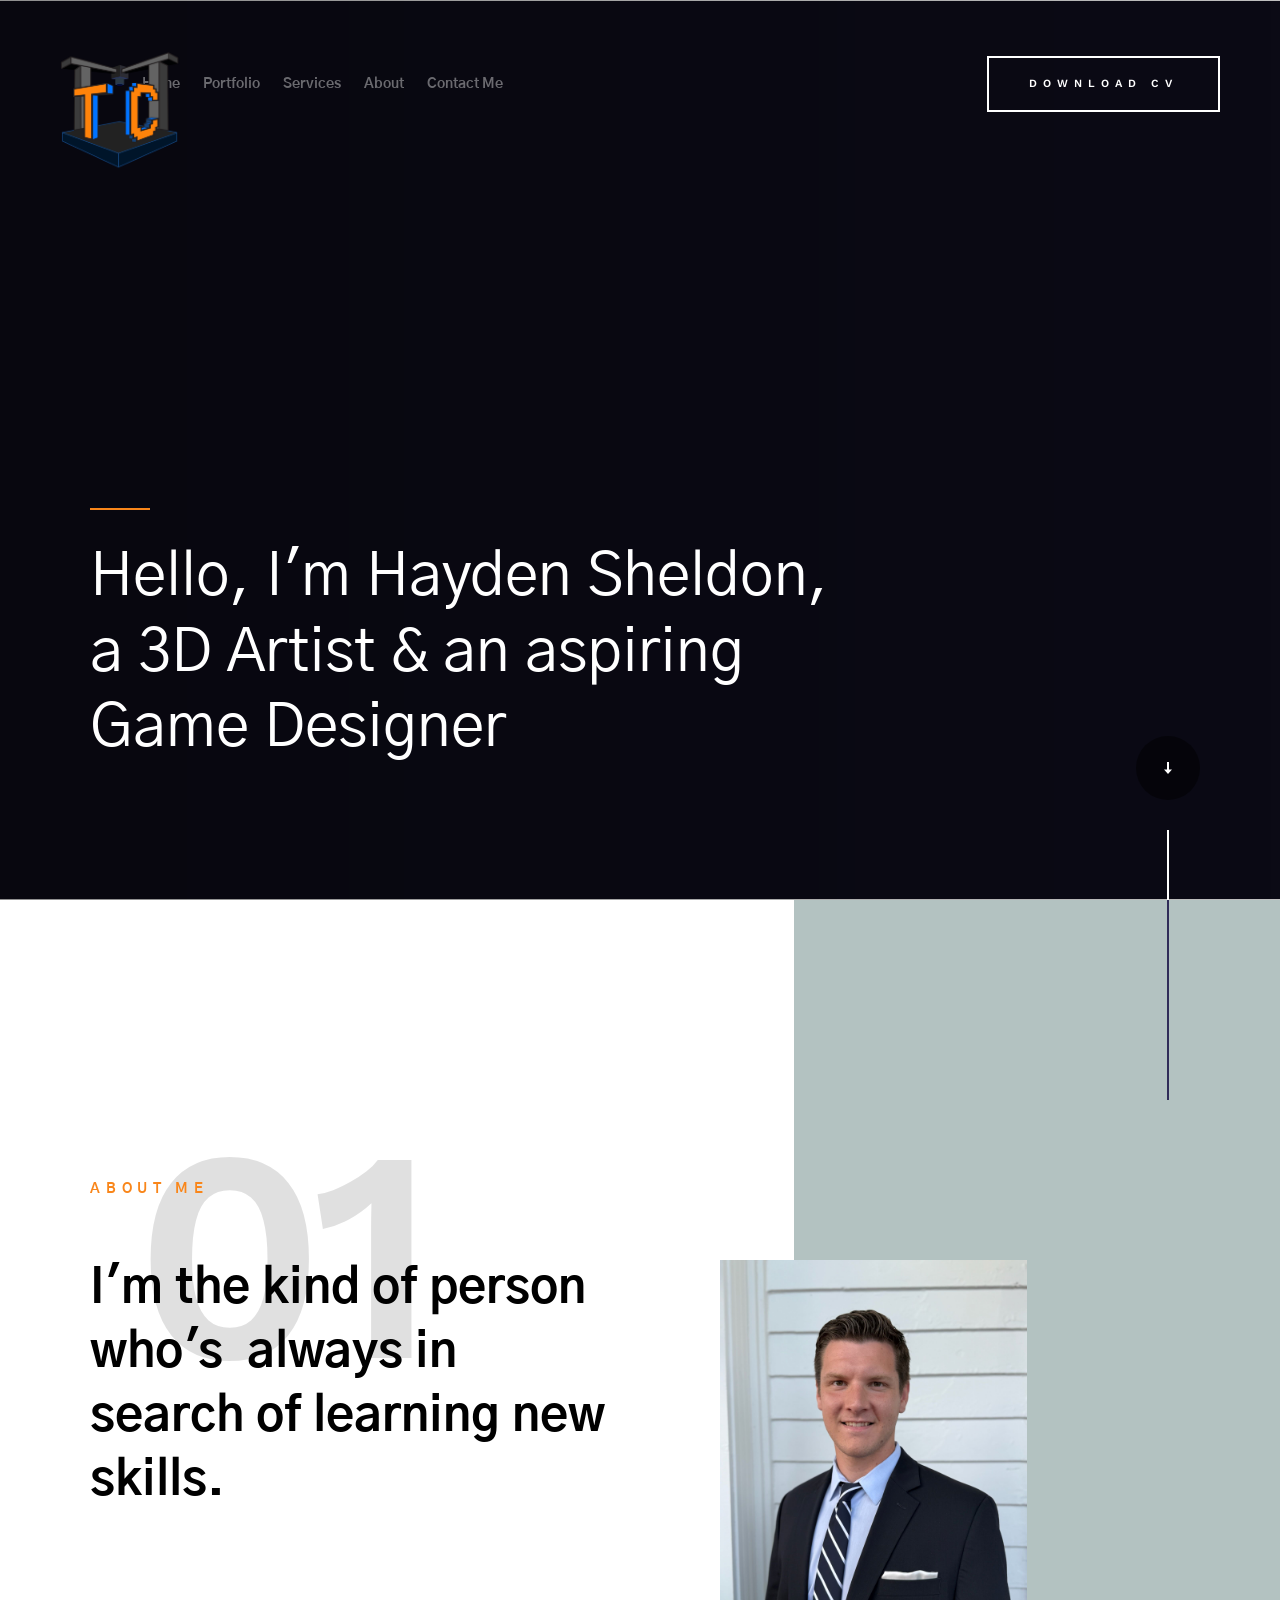
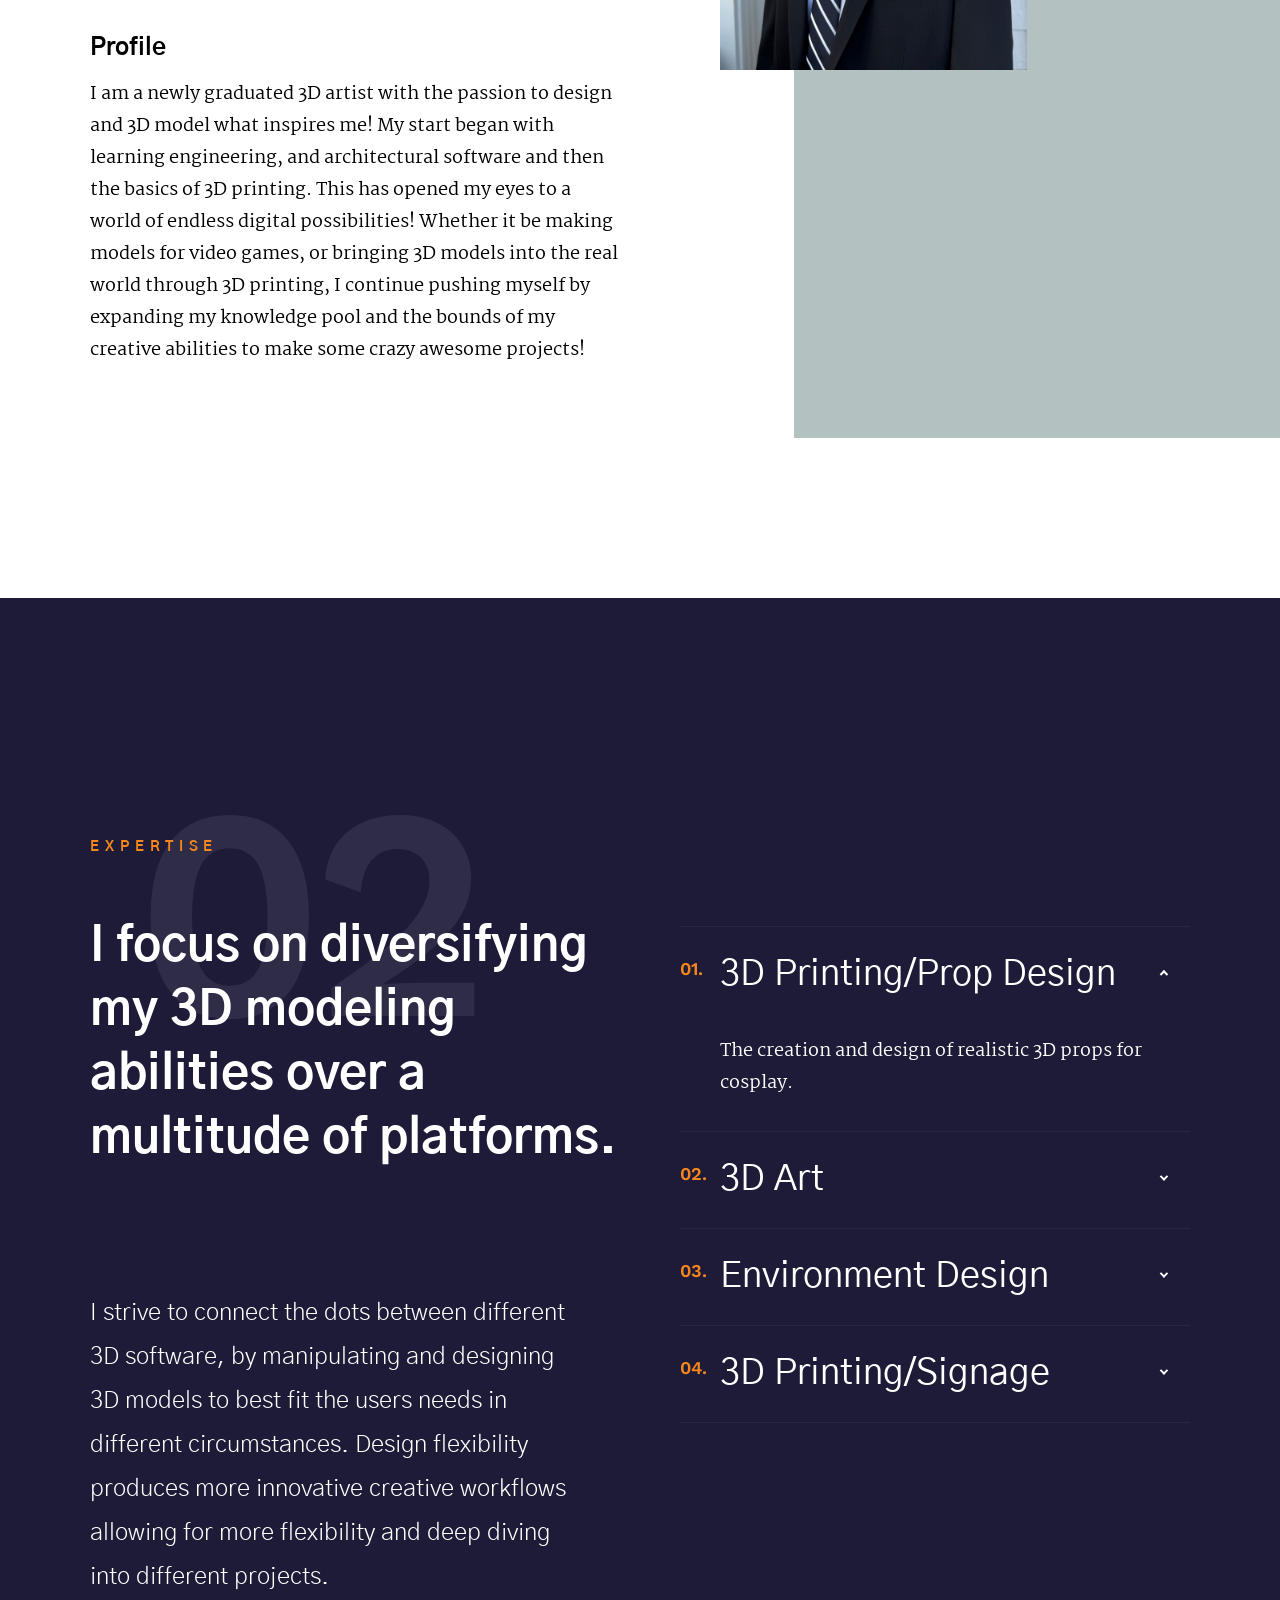
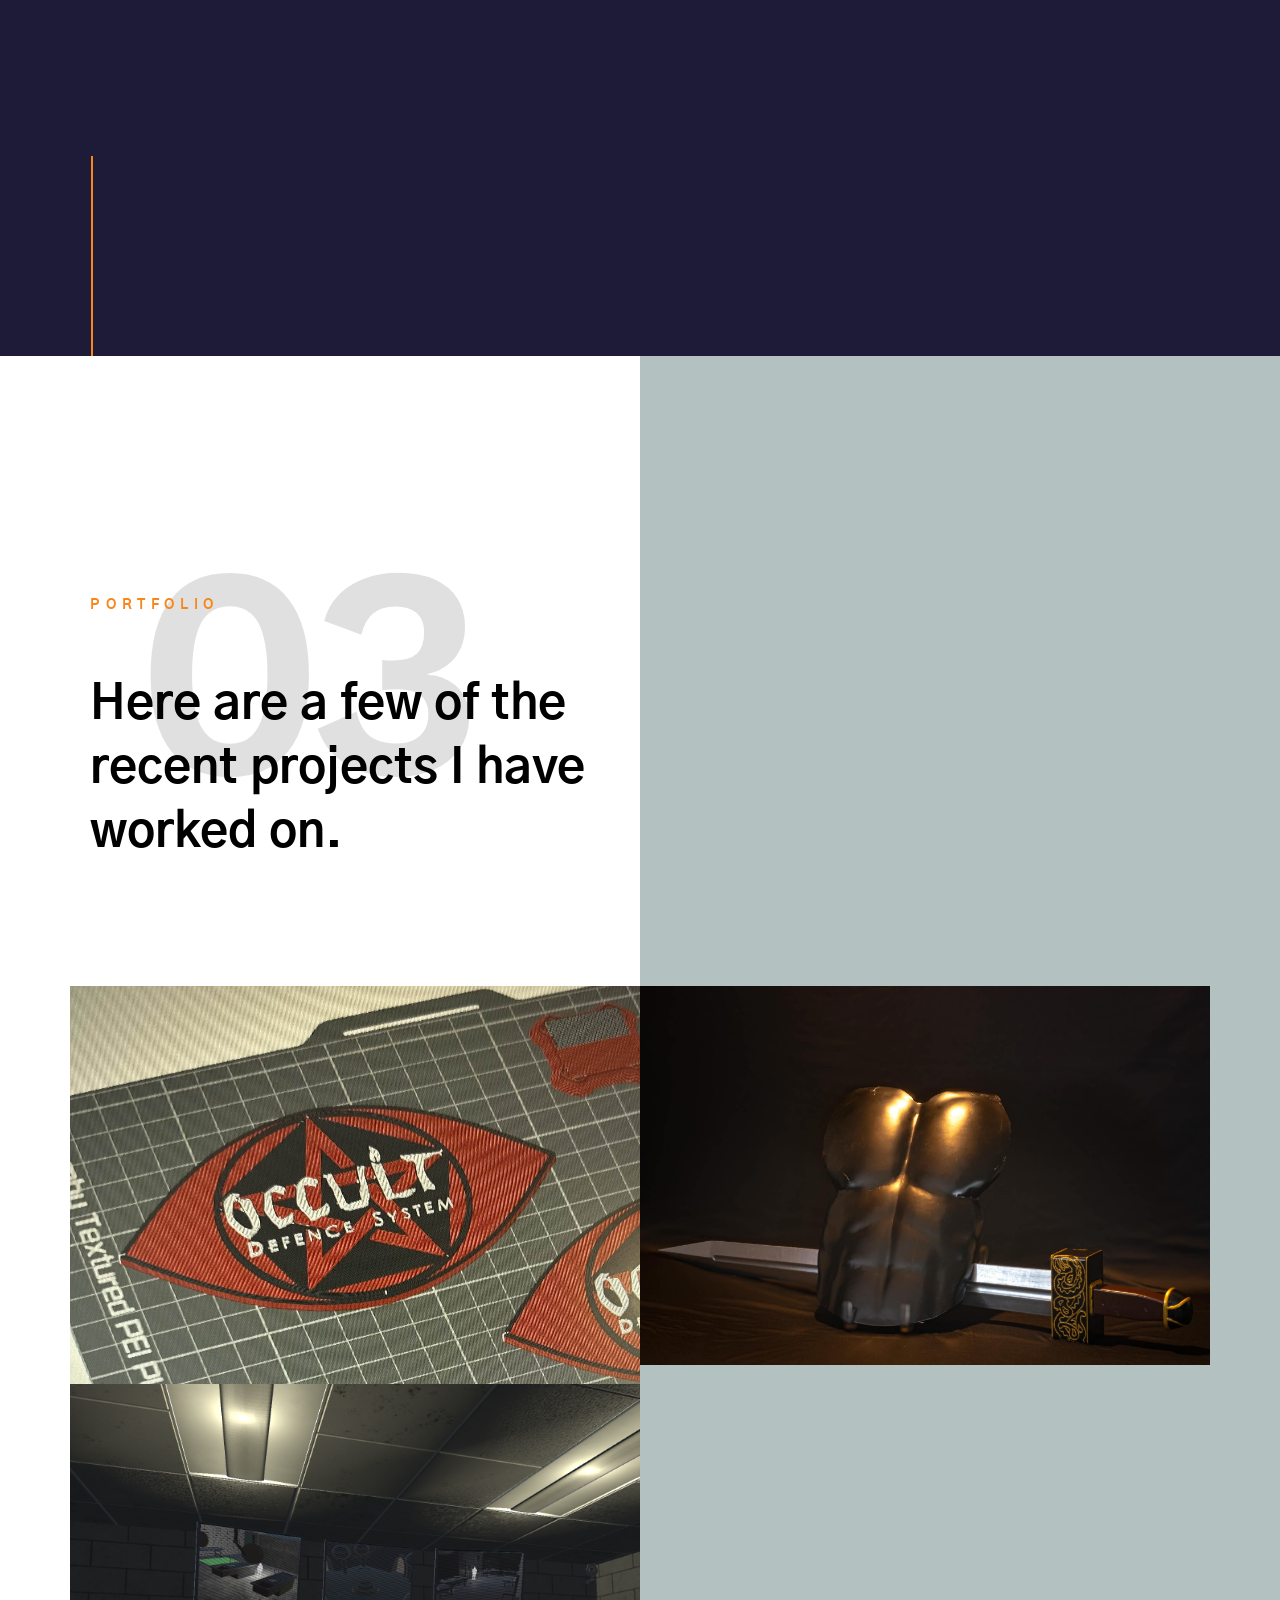
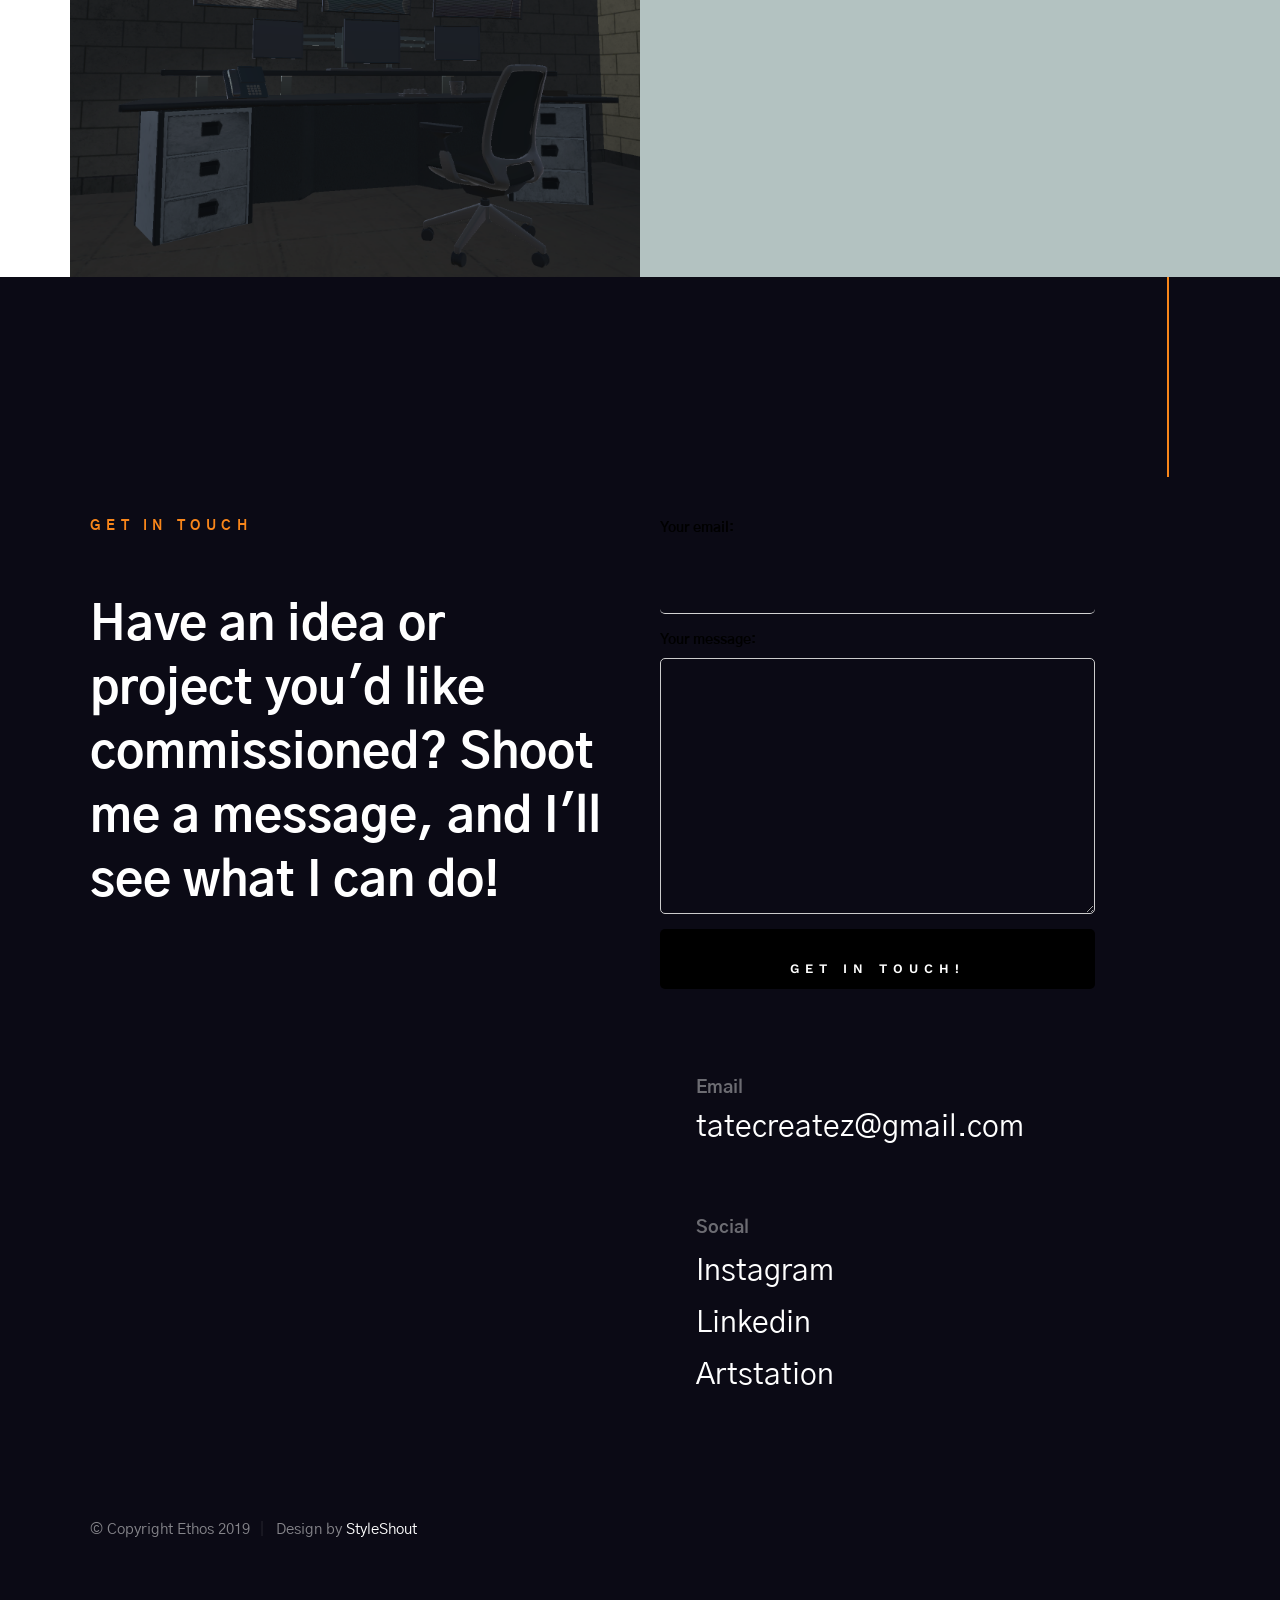
==== commit d21c877a: "Finished website" ====
--- a/index.html
+++ b/index.html
@@ -79,7 +79,7 @@
 
     <!-- hero
     ================================================== -->
-    <section id="hero" class="s-hero target-section" data-parallax="scroll" data-image-src="images/Crocodile_Background2.jpg" data-natural-width=6000 data-natural-height=2500 data-position-y=center>
+    <section id="hero" class="s-hero target-section" data-parallax="scroll" data-image-src="images/Sunrise1.jpg" data-natural-width=6000 data-natural-height=2500 data-position-y=center>
 
         <div class="row hero-content">
 
@@ -288,10 +288,7 @@
                         </div>
                         <div class="services-list__item-body">
                             <p>
-                            Suspendisse non nisl sit amet velit hendrerit rutrum. Etiam vitae tortor. 
-                            Ut tincidunt tincidunt erat. Praesent nonummy mi in odio. Praesent ut 
-                            ligula non mi varius sagittis. Curabitur turpis. Nunc egestas, augue at pellentesque 
-                            laoreet, felis eros vehicula leo, at malesuada velit leo quis pede.
+                            A showcase of different rooms and experiances.
                             </p>
                         </div>
                     </li> <!-- services-list__item -->
@@ -301,10 +298,7 @@
                         </div>
                         <div class="services-list__item-body">
                             <p>
-                            Nullam quis ante. Sed libero. Curabitur at lacus ac velit ornare lobortis. 
-                            Morbi nec metus. Aenean vulputate eleifend tellus. Nullam vel sem. Nam ipsum risus, 
-                            rutrum vitae, vestibulum eu, molestie vel, lacus. Phasellus ullamcorper ipsum rutrum nunc. 
-                            Cras dapibus. Praesent egestas neque eu enim.
+                            3D printed merch for video games, and custom light up signs.
                             </p>
                         </div>
                     </li> <!-- services-list__item -->
@@ -362,7 +356,7 @@
                 <div class="folio-item">
                     <div class="folio-item__thumb">
                         <a class="folio-item__thumb-link" href="images/portfolio/gallery/3D_Logos.jpg" title="Video Game Logos" data-size="1050x700">
-                            <img src="images/portfolio/3D_Logos.jpg  " 
+                            <img src="images/portfolio1/3D_Logos.jpg  " 
                                  srcset="images/portfolio/3D_Logos1.jpg 1x, images/portfolio/3D_Logos1@2x.jpg 2x" alt="">
                         </a>
                     </div>
@@ -397,14 +391,14 @@
             <div class="column" data-aos="fade-up">
                 <div class="folio-item">
                     <div class="folio-item__thumb">
-                        <a class="folio-item__thumb-link" href="images/portfolio/gallery/Room_Textured1.jpg" Title="Shout and Jump" data-size="1050x700">
-                            <img src="images/portfolio/Room_Textured1.png" 
-                                 srcset="images/portfolio/Room_Textured1.jpg 1x, images/portfolio/Room_Textured1@2x.jpg 2x" alt="">
+                        <a class="folio-item__thumb-link" href="images/portfolio/gallery/Room_Textured.png" Title="Shout and Jump" data-size="1050x700">
+                            <img src="images/portfolio/Room_Textured.png" 
+                                 srcset="images/portfolio/Room_Textured.png 1x, images/portfolio/Room_Textured@2x.png 2x" alt="">
                         </a>
                     </div>
                     <div class="folio-item__info">
-                        <div class="folio-item__cat">Branding</div>
-                        <h4 class="folio-item__title">Shout & Jump</h4>
+                        <div class="folio-item__cat">Environment Design</div>
+                        <h4 class="folio-item__title">Occult Defense Security Office</h4>
                     </div>
                     <a href="https://www.behance.net/" title="Project Link" class="folio-item__project-link">Project Link</a>
                     <div class="folio-item__caption">
@@ -415,14 +409,14 @@
             <div class="column" data-aos="fade-up">
                 <div class="folio-item">
                     <div class="folio-item__thumb">
-                        <a class="folio-item__thumb-link" href="images/portfolio/gallery/g-sand-dunes.jpg" title="Sand Dunes" data-size="1050x700">
-                            <img src="images/portfolio/sand-dunes.jpg" 
-                                 srcset="images/portfolio/sand-dunes.jpg 1x, images/portfolio/sand-dunes@2x.jpg 2x" alt="">
+                        <a class="folio-item__thumb-link" href="images/portfolio/gallery/gold_arm.jpg" title="Sand Dunes" data-size="1050x700">
+                            <img src="images/portfolio/gold_arm.jpg" 
+                                 srcset="images/portfolio/gold_arm.jpg 1x, images/portfolio/golden_arm@2x.jpg 2x" alt="">
                         </a>
                     </div>
                     <div class="folio-item__info">
-                        <div class="folio-item__cat">Frontend Design</div>
-                        <h4 class="folio-item__title">Sand Dunes</h4>
+                        <div class="folio-item__cat">3D Printing/Prop Design</div>
+                        <h4 class="folio-item__title">Don Krieg A</h4>
                     </div>
                     <a href="https://www.behance.net/" title="Project Link" class="folio-item__project-link">Project Link</a>
                     <div class="folio-item__caption">
@@ -430,7 +424,7 @@
                     </div>
                 </div>
             </div> <!-- end column -->
-            <div class="column" data-aos="fade-up">
+      <!--      <div class="column" data-aos="fade-up">
                 <div class="folio-item">
                     <div class="folio-item__thumb">
                         <a class="folio-item__thumb-link" href="images/portfolio/gallery/g-woodcraft.jpg" title="Sand Dunes" data-size="1050x700">
@@ -448,7 +442,7 @@
                     </div>
                 </div>
             </div> <!-- end column -->
-            <div class="column" data-aos="fade-up">
+        <!--    <div class="column" data-aos="fade-up">
                 <div class="folio-item">
                     <div class="folio-item__thumb">
                         <a class="folio-item__thumb-link" href="images/portfolio/gallery/g-lamp.jpg" title="The Lamp" data-size="1050x700">
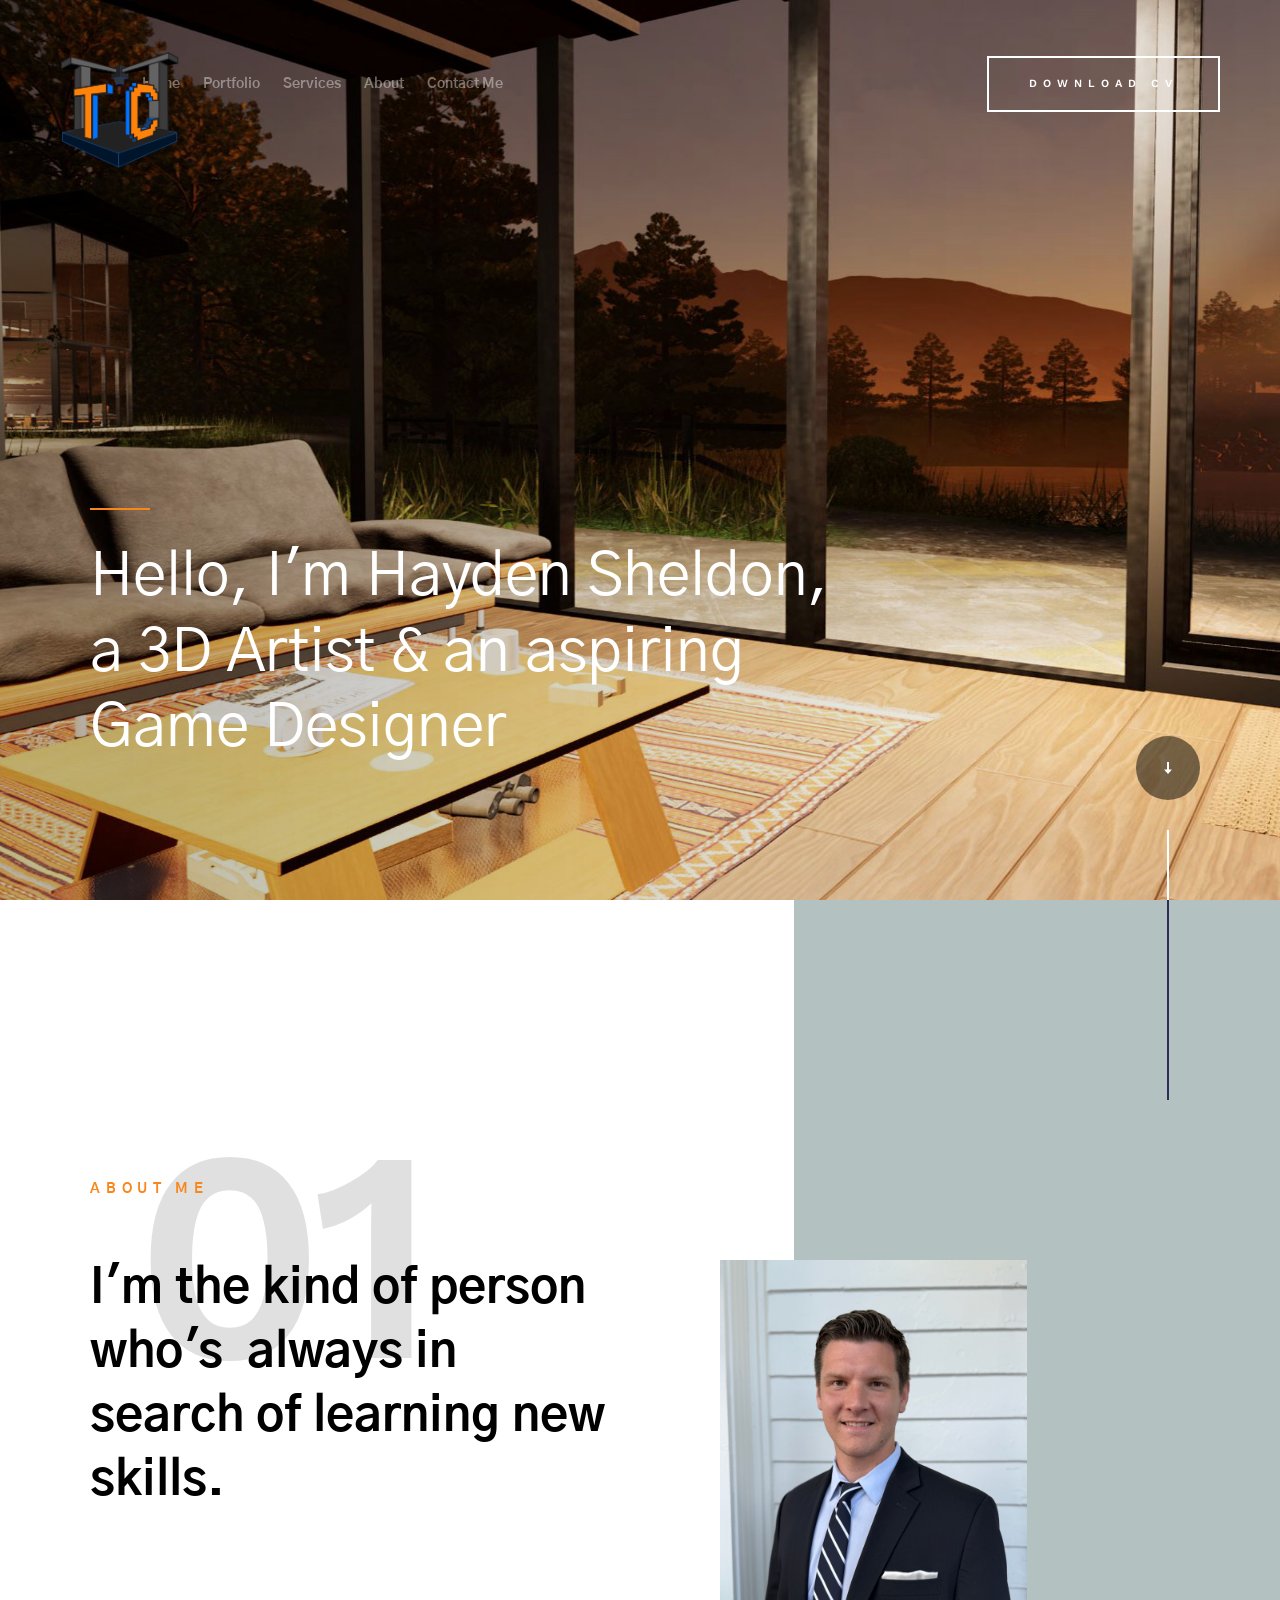
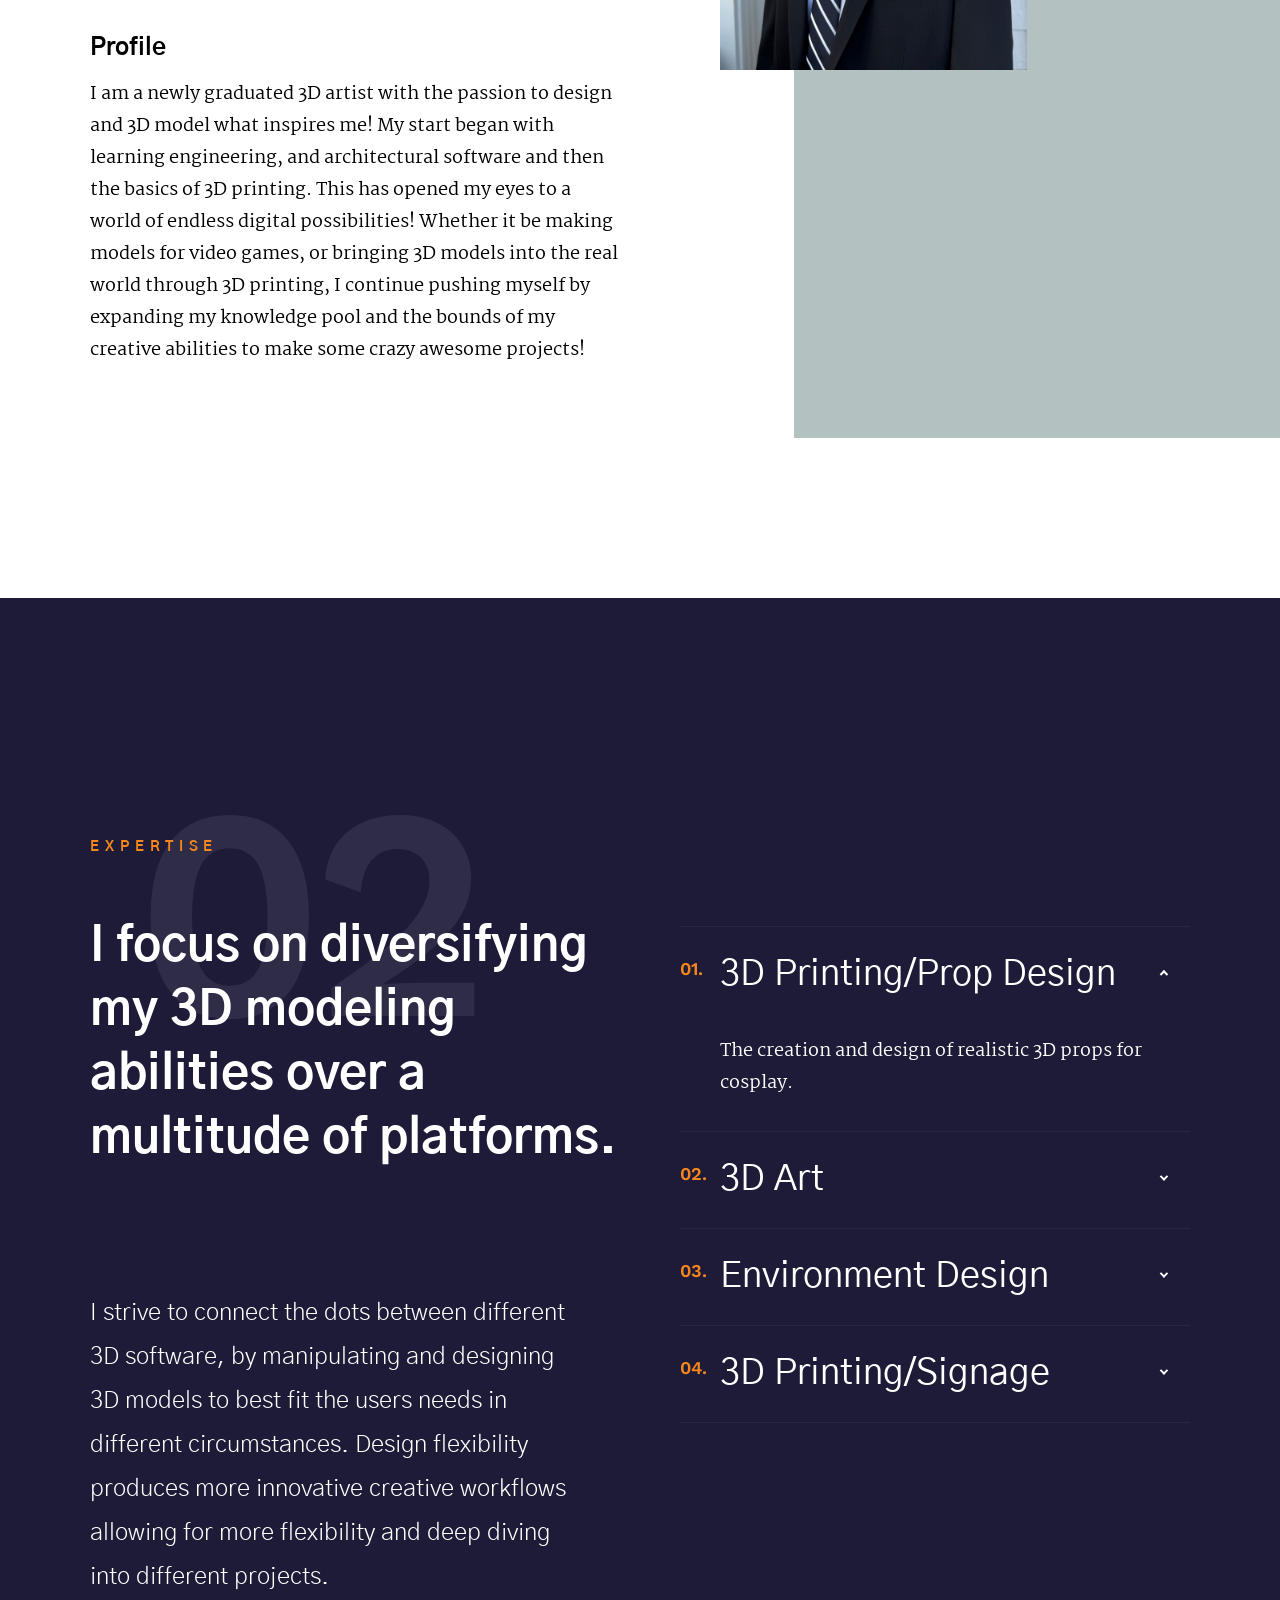
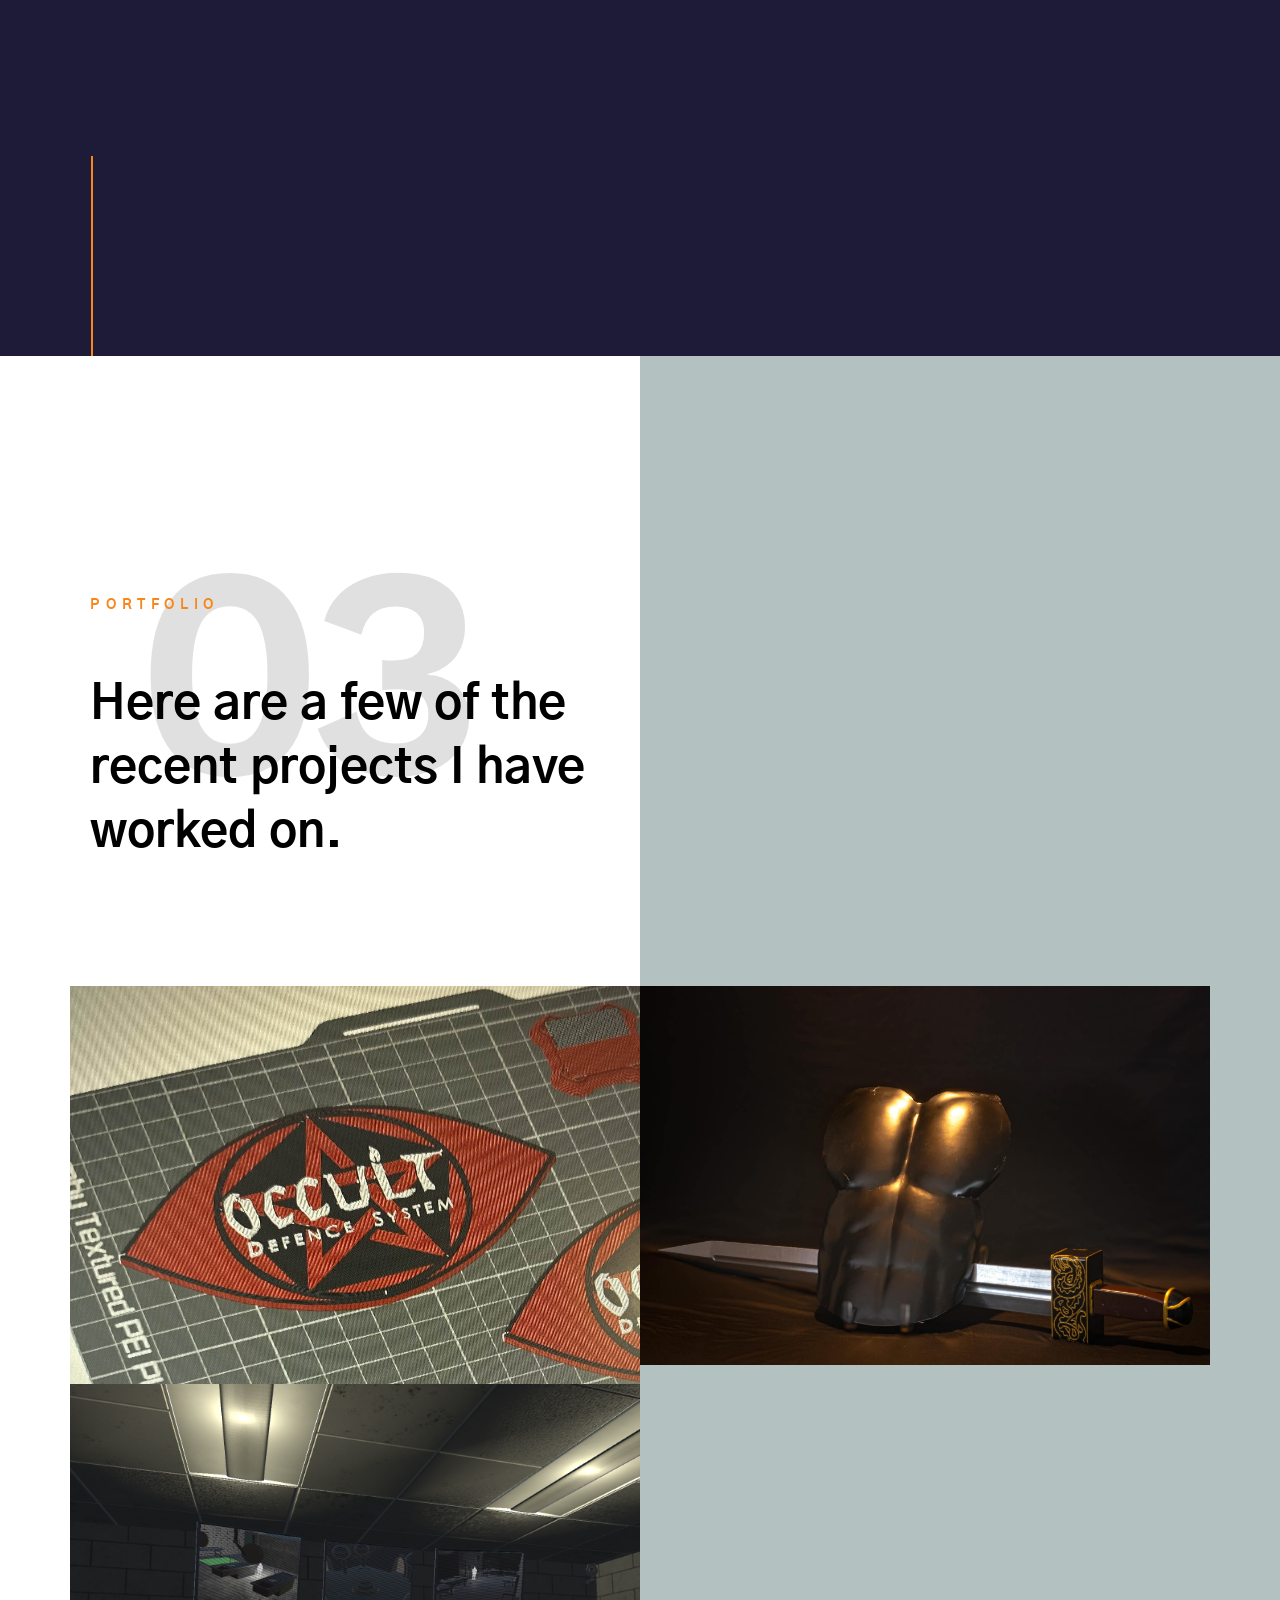
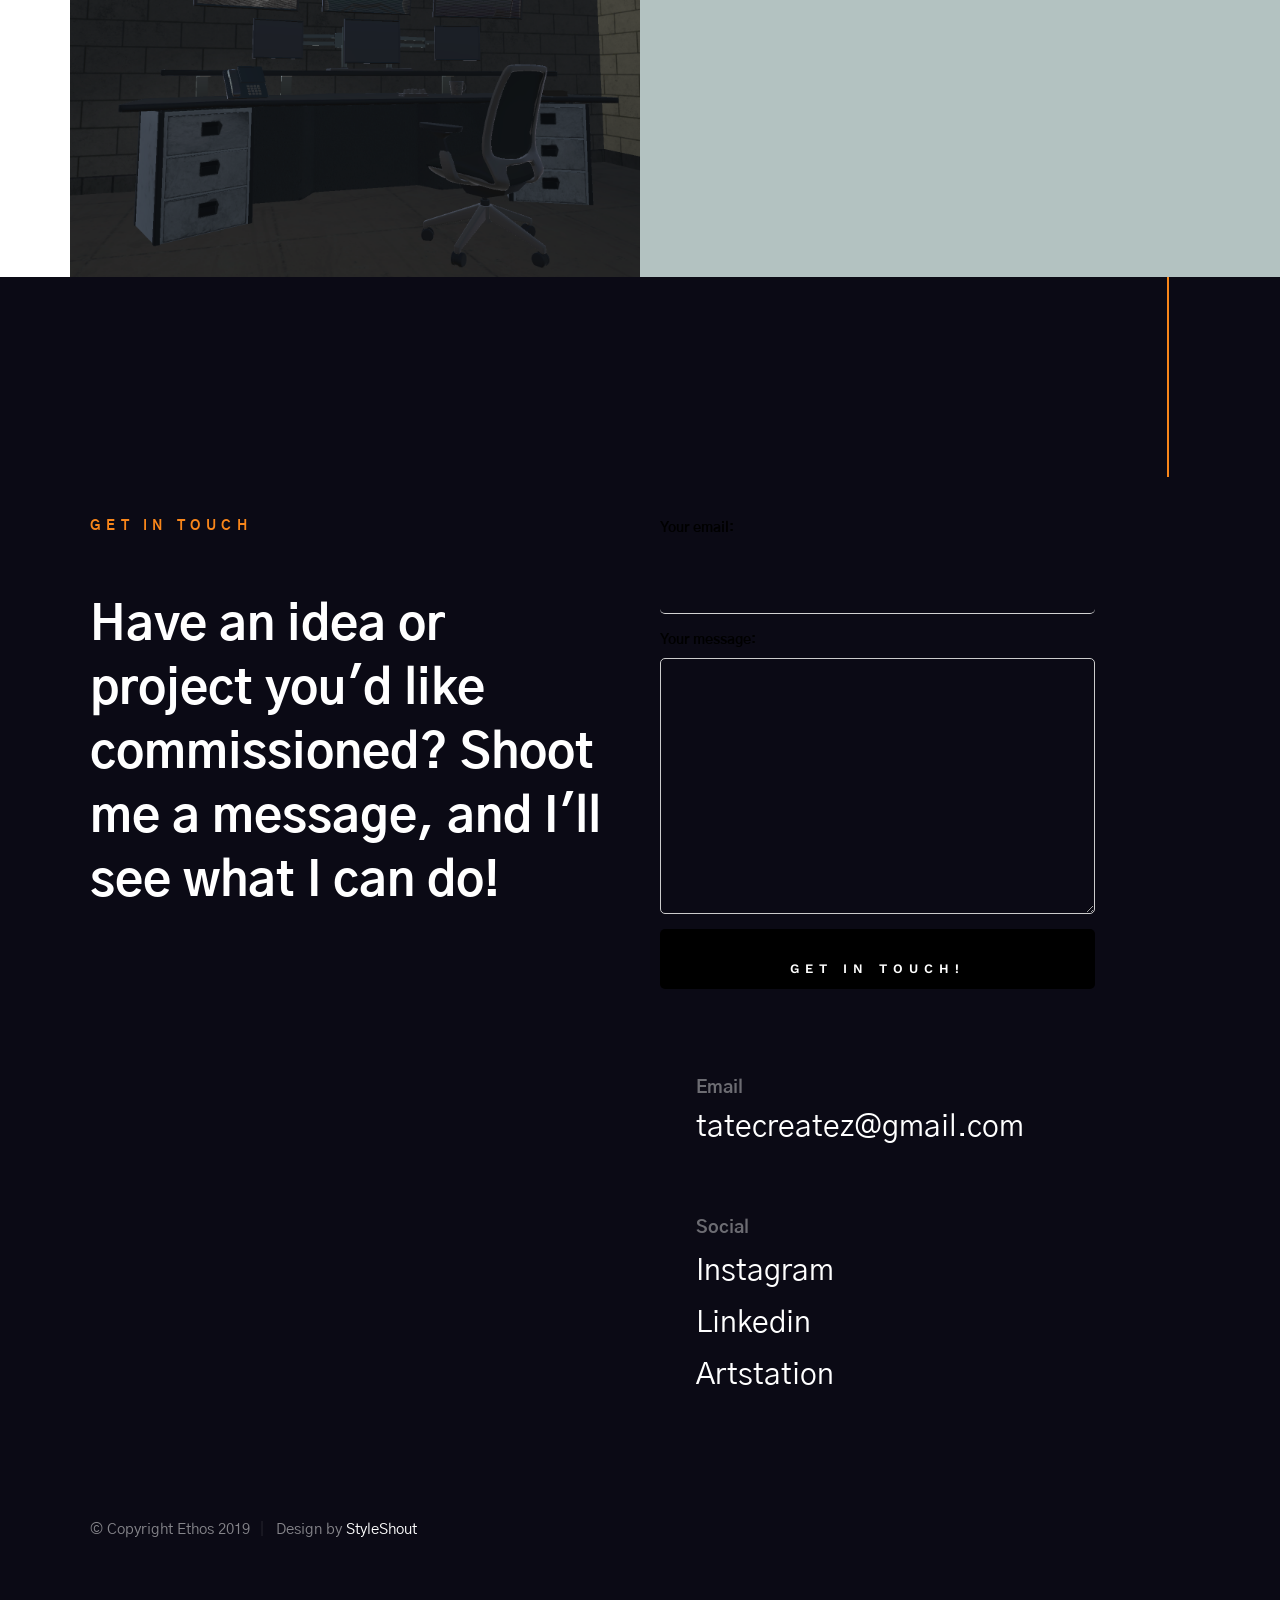
==== commit c7b586b4: "background" ====
--- a/index.html
+++ b/index.html
@@ -79,7 +79,7 @@
 
     <!-- hero
     ================================================== -->
-    <section id="hero" class="s-hero target-section" data-parallax="scroll" data-image-src="images/Sunrise1.jpg" data-natural-width=6000 data-natural-height=2500 data-position-y=center>
+    <section id="hero" class="s-hero target-section" data-parallax="scroll" data-image-src="images/Sunrise2.jpg" data-natural-width=6000 data-natural-height=2500 data-position-y=center>
 
         <div class="row hero-content">
 
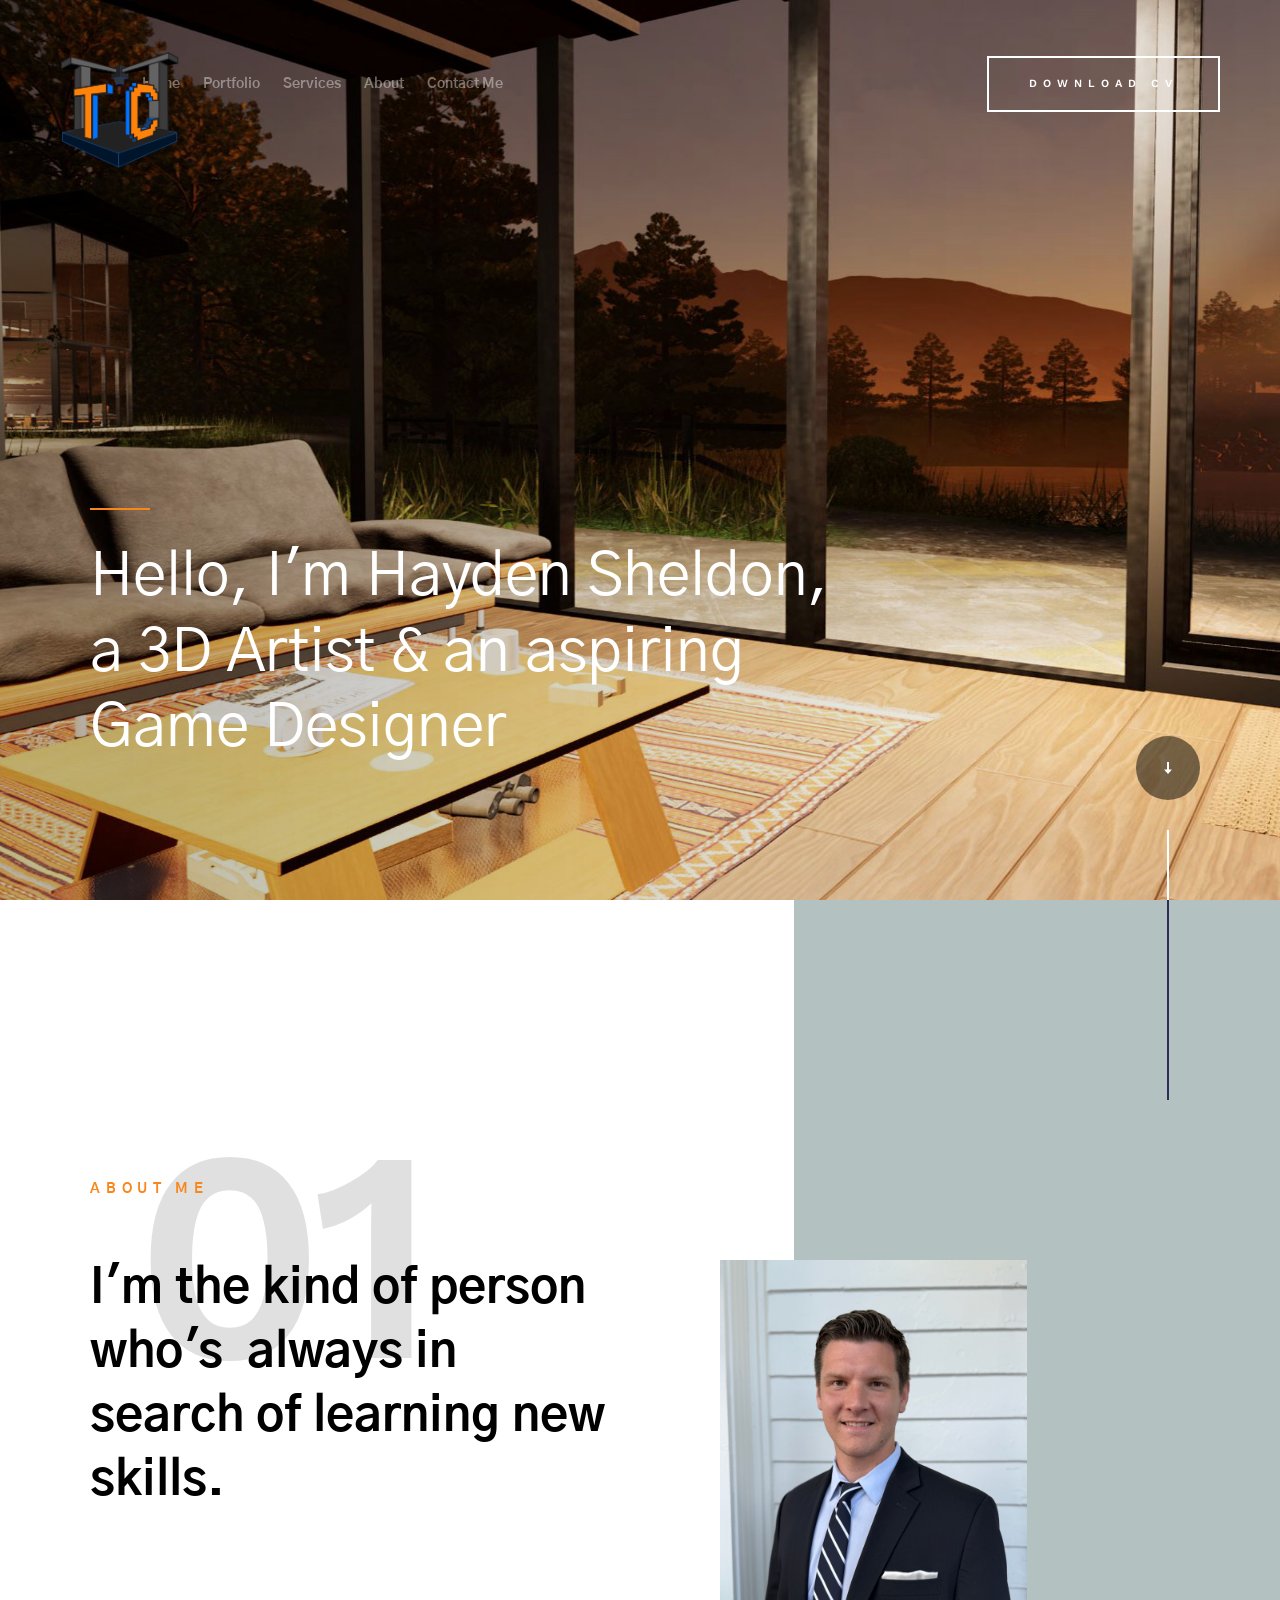
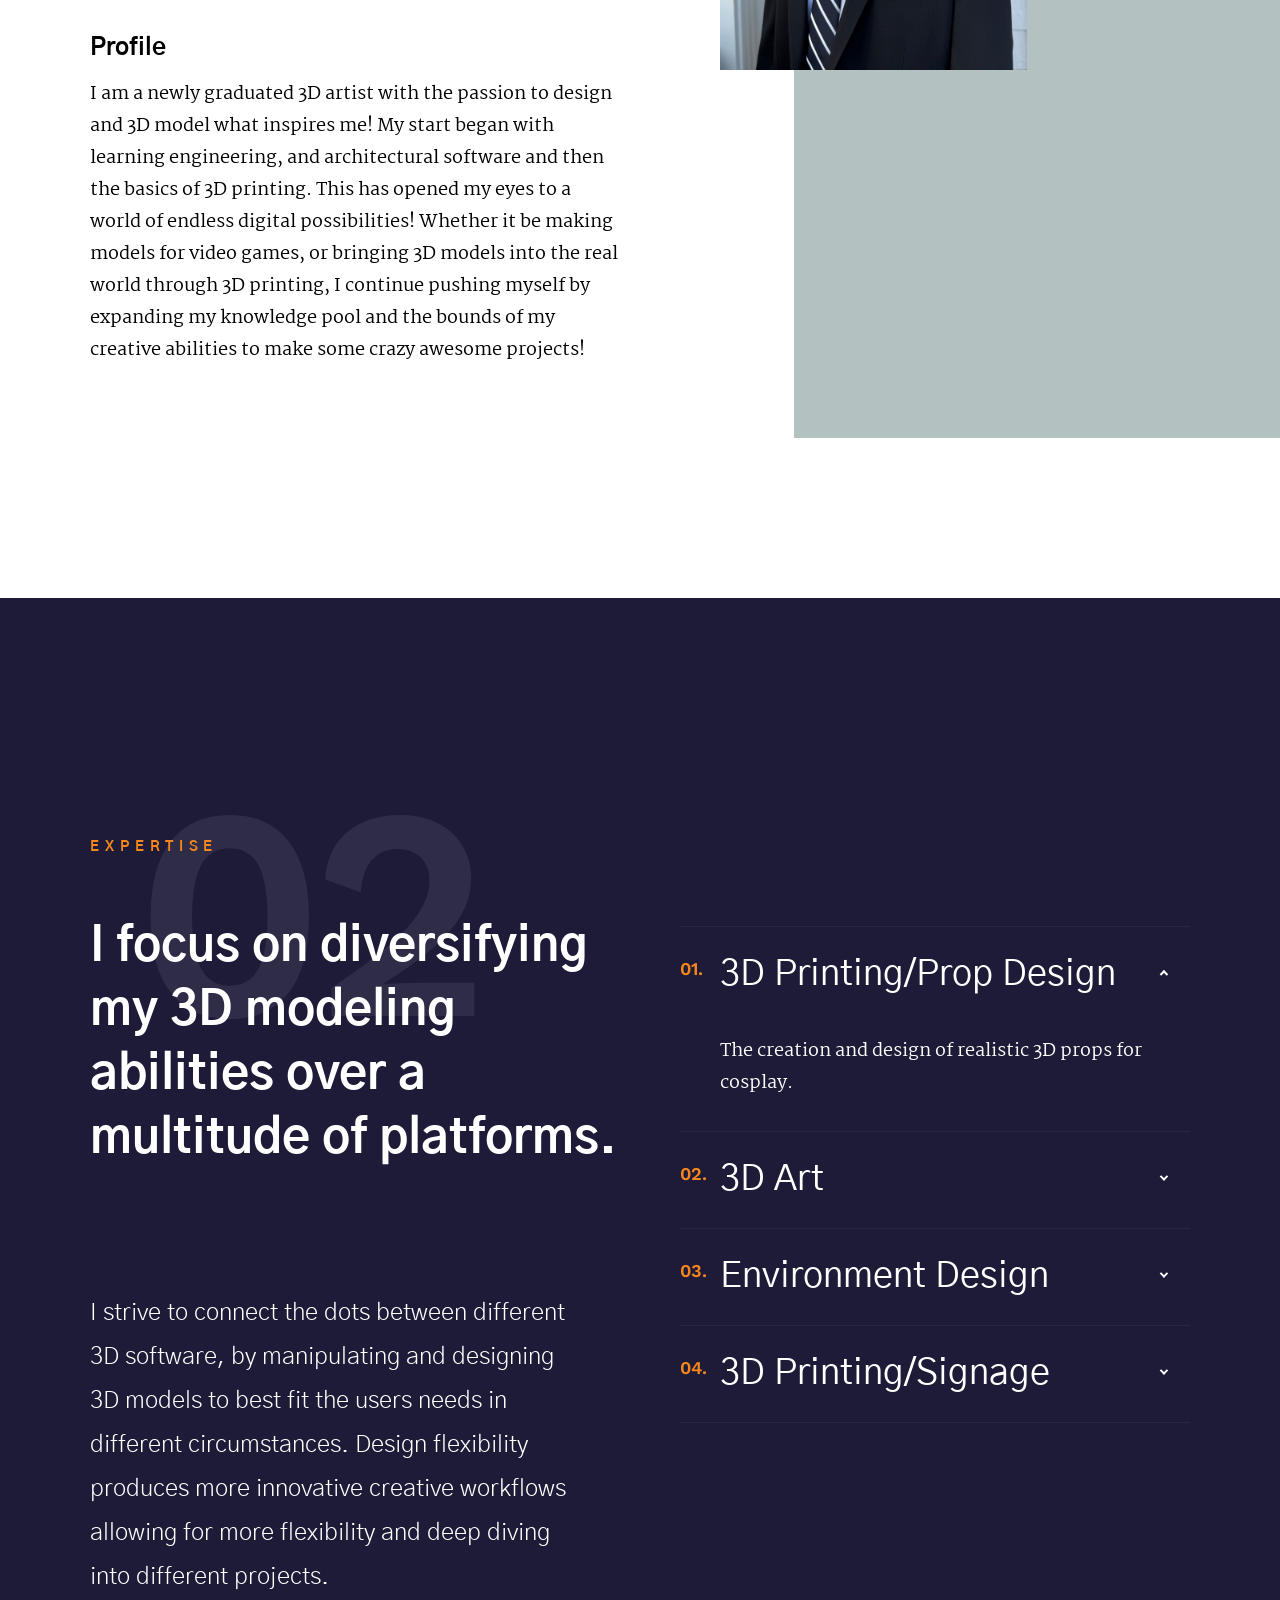
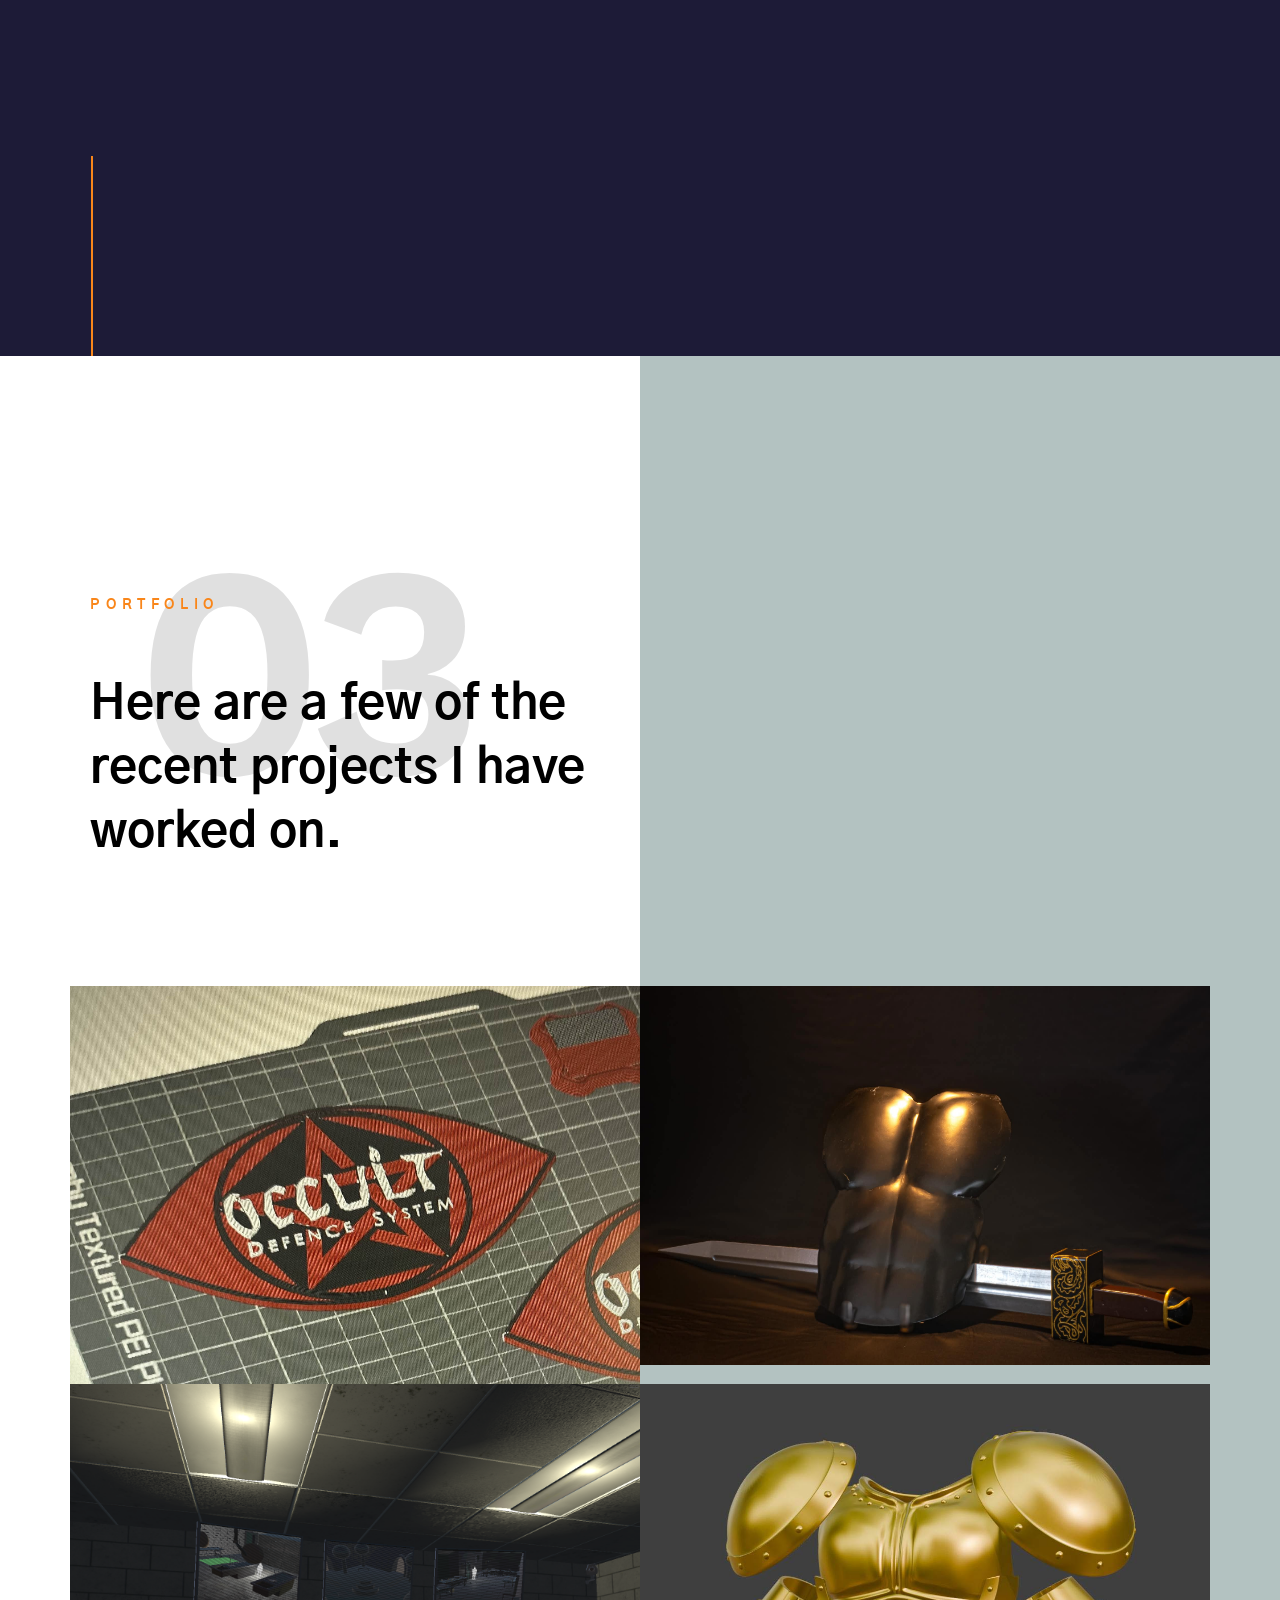
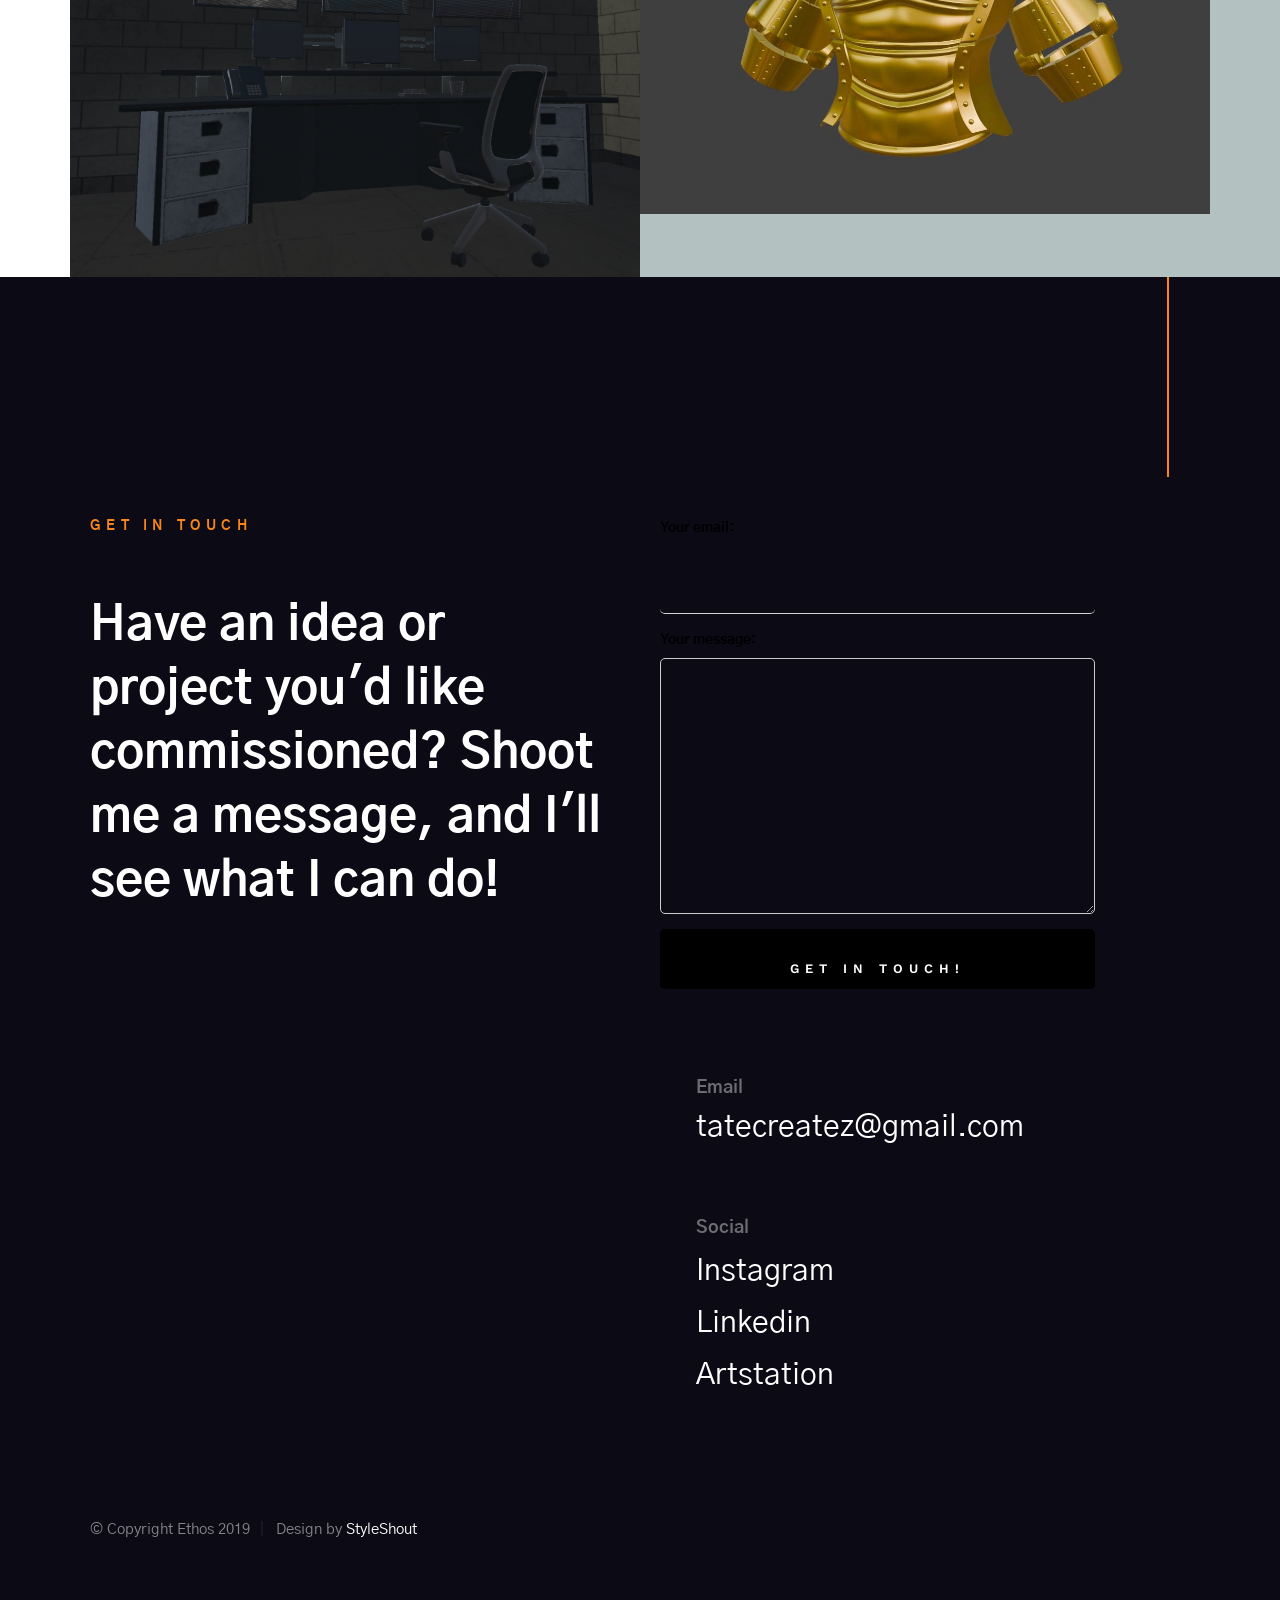
==== commit fed79e91: "fdsf" ====
--- a/index.html
+++ b/index.html
@@ -409,9 +409,9 @@
             <div class="column" data-aos="fade-up">
                 <div class="folio-item">
                     <div class="folio-item__thumb">
-                        <a class="folio-item__thumb-link" href="images/portfolio/gallery/gold_arm.jpg" title="Sand Dunes" data-size="1050x700">
-                            <img src="images/portfolio/gold_arm.jpg" 
-                                 srcset="images/portfolio/gold_arm.jpg 1x, images/portfolio/golden_arm@2x.jpg 2x" alt="">
+                        <a class="folio-item__thumb-link" href="images/portfolio/gallery/gold_arm1.jpg" title="Sand Dunes" data-size="1050x700">
+                            <img src="images/portfolio/gold_arm1.jpg" 
+                                 srcset="images/portfolio/gold_arm1.jpg 1x, images/portfolio/golden_arm1@2x.jpg 2x" alt="">
                         </a>
                     </div>
                     <div class="folio-item__info">
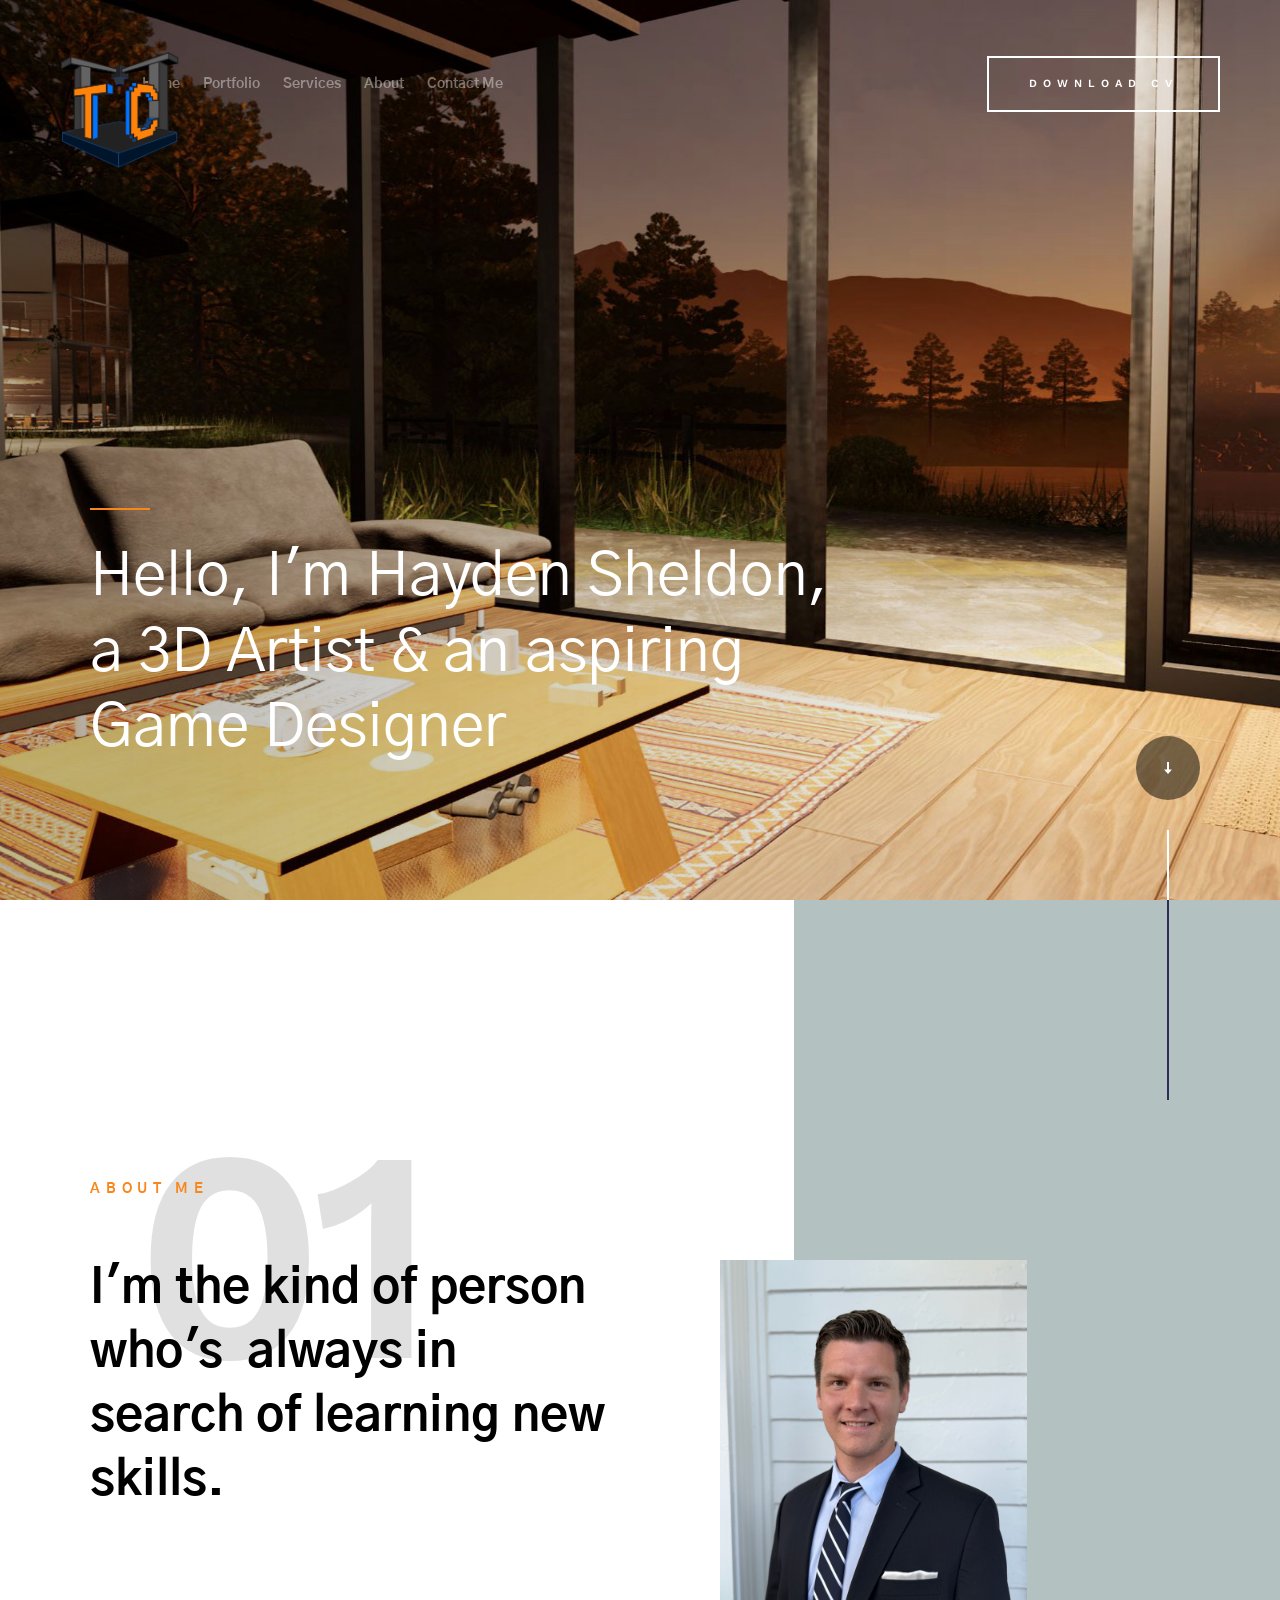
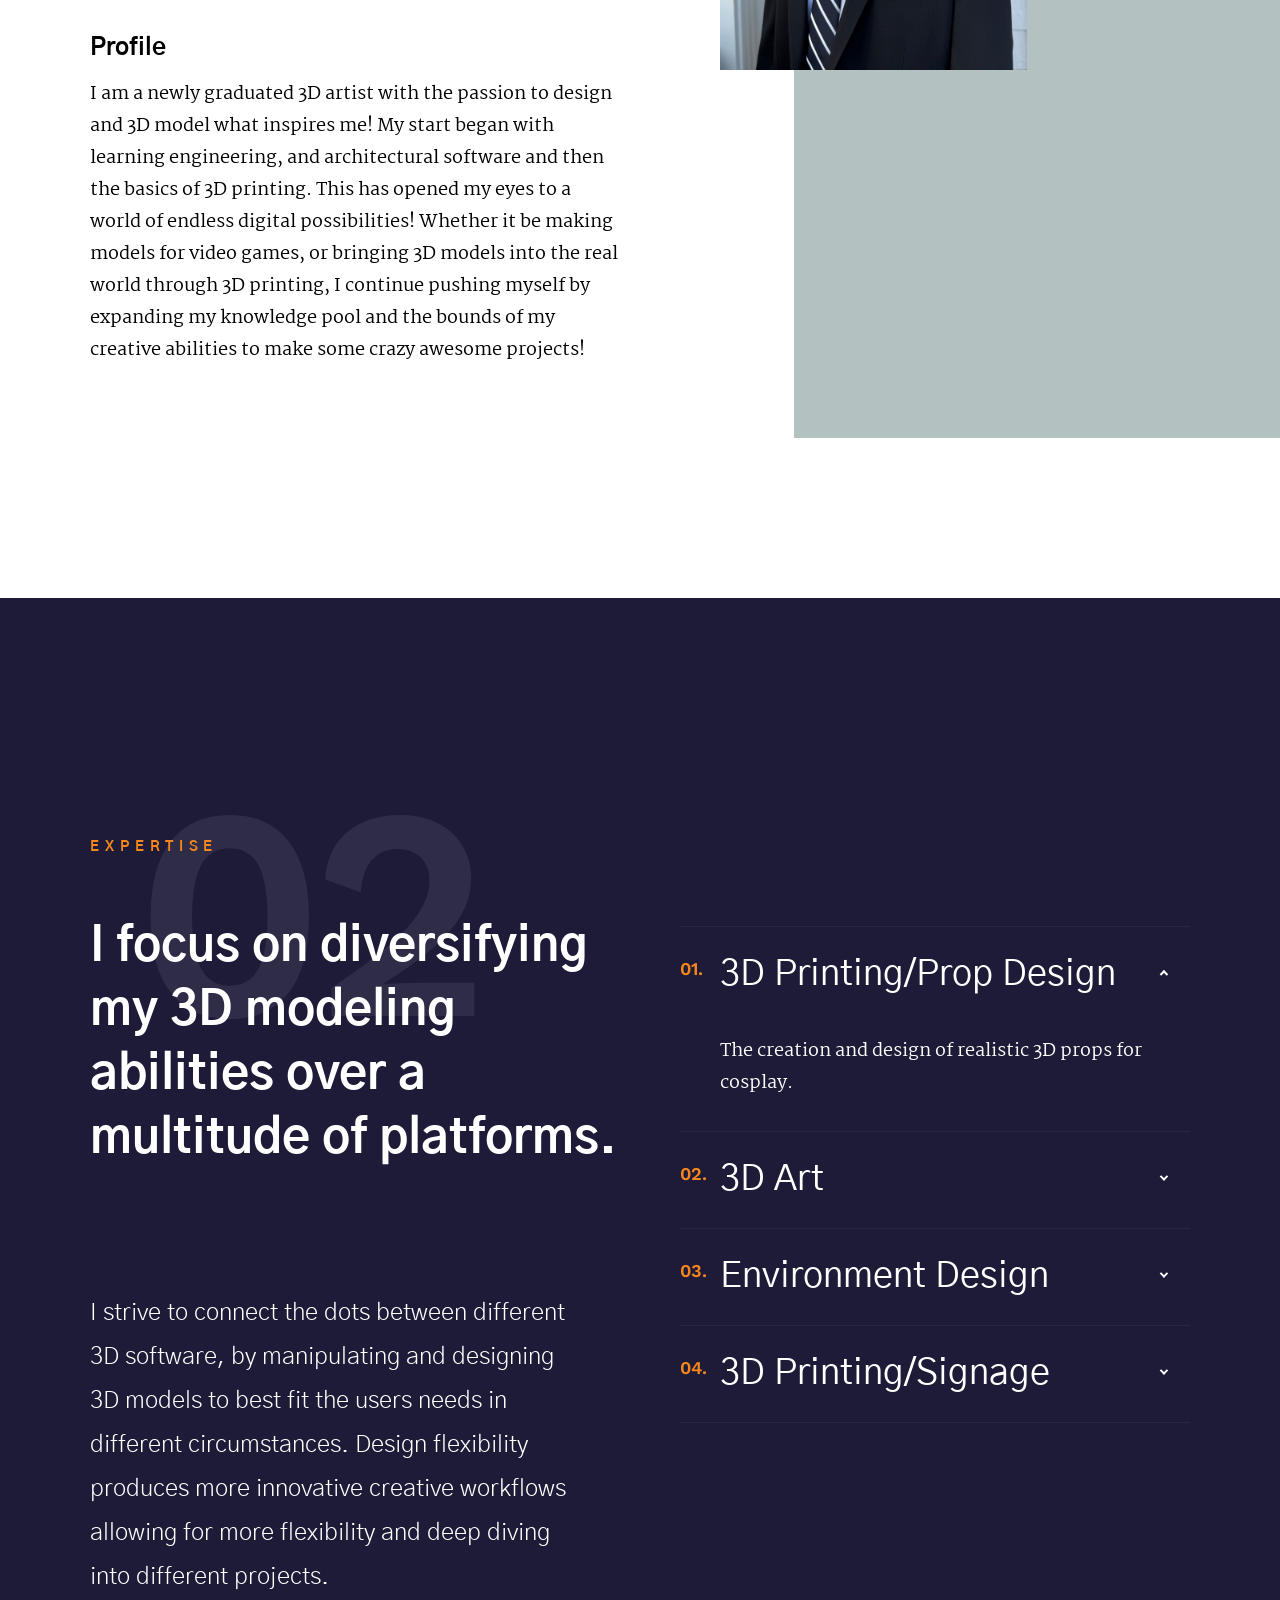
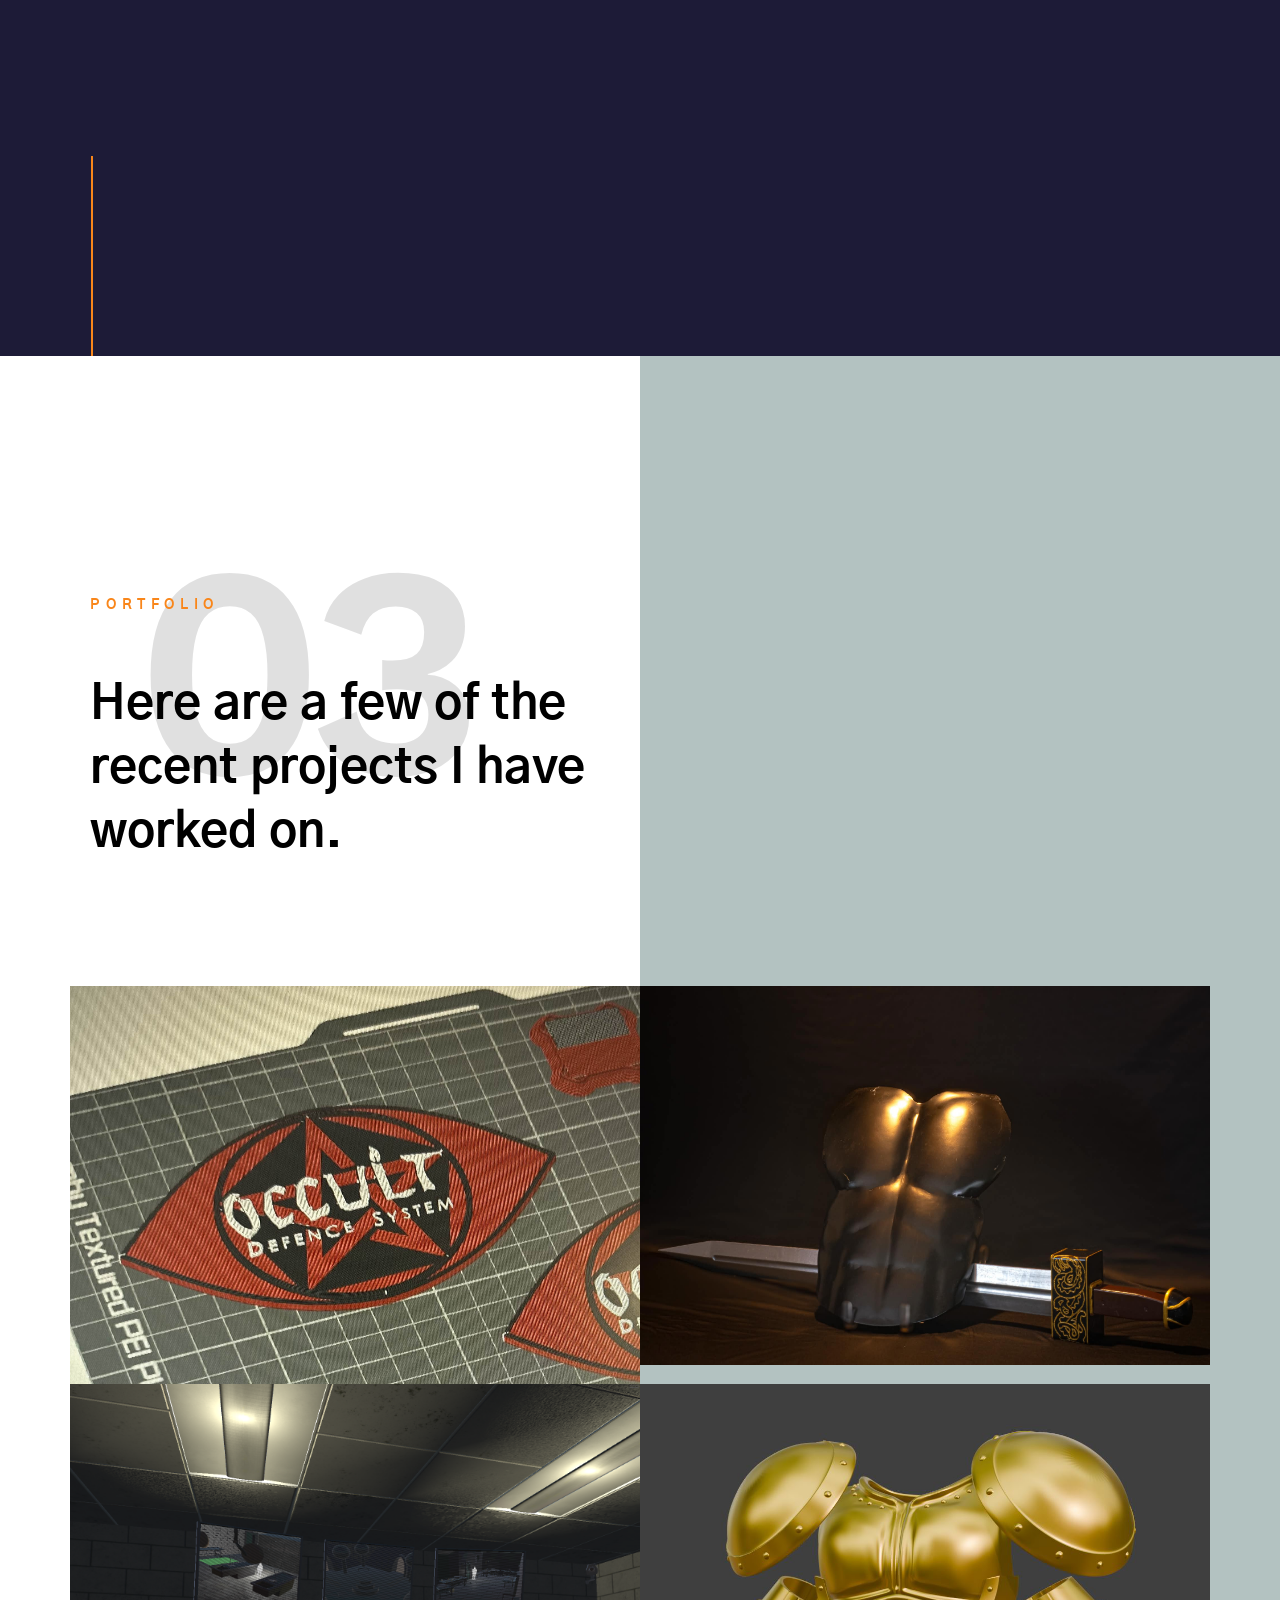
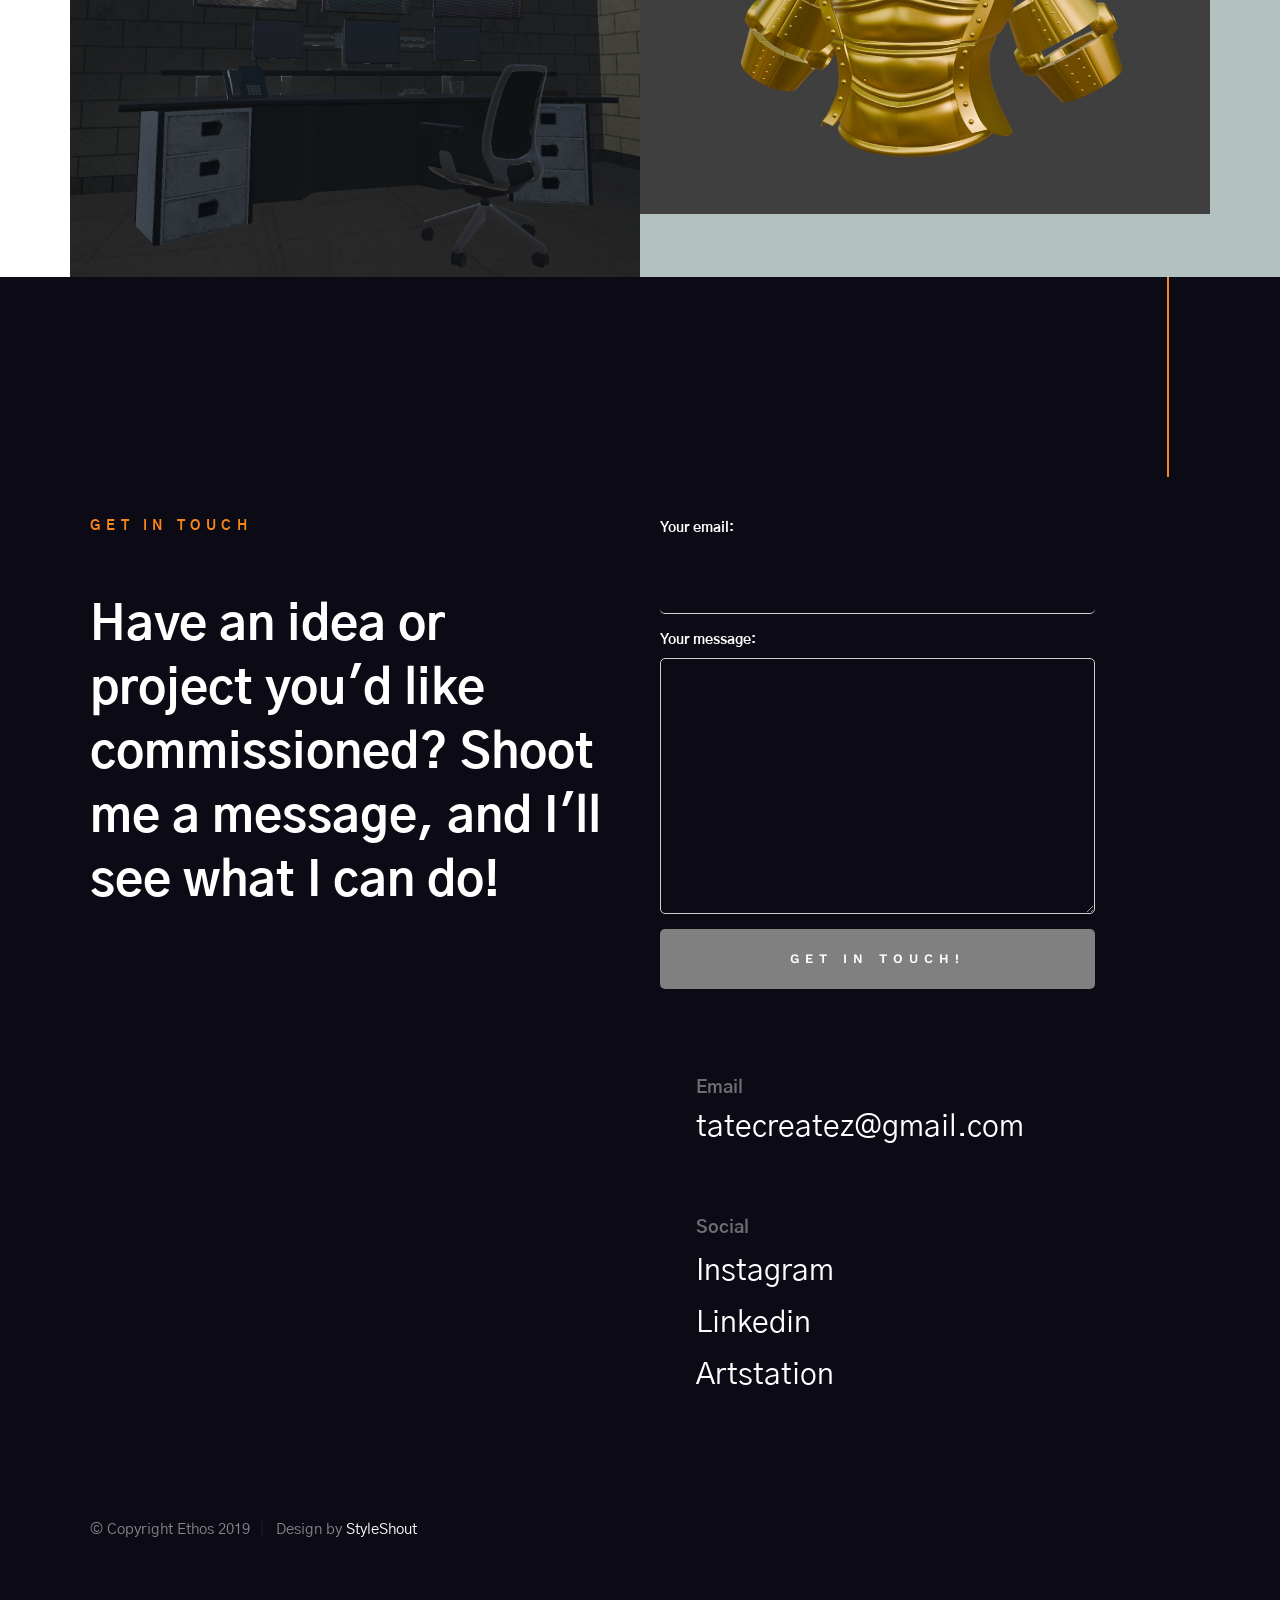
==== commit dd76b0c7: "sdgfg" ====
--- a/index.html
+++ b/index.html
@@ -409,9 +409,9 @@
             <div class="column" data-aos="fade-up">
                 <div class="folio-item">
                     <div class="folio-item__thumb">
-                        <a class="folio-item__thumb-link" href="images/portfolio/gallery/gold_arm1.jpg" title="Sand Dunes" data-size="1050x700">
-                            <img src="images/portfolio/gold_arm1.jpg" 
-                                 srcset="images/portfolio/gold_arm1.jpg 1x, images/portfolio/golden_arm1@2x.jpg 2x" alt="">
+                        <a class="folio-item__thumb-link" href="images/portfolio/gallery/gold_arm1.png" title="Sand Dunes" data-size="1050x700">
+                            <img src="images/portfolio/gold_arm1.png" 
+                                 srcset="images/portfolio/gold_arm1.png 1x, images/portfolio/golden_arm1@2x.png 2x" alt="">
                         </a>
                     </div>
                     <div class="folio-item__info">
--- a/css/main.css
+++ b/css/main.css
@@ -3258,12 +3258,13 @@
 form {
   width: 400px;
   margin: auto;
-  color: #333;
+  color: #ffffff;
 }
 
 label {
   display: block;
   margin-bottom: 10px;
+  color: #ffffff; /* 🔴 change this to whatever color you want */
 }
 
 input, textarea {
@@ -3274,13 +3275,15 @@
   border-radius: 5px;
   border: 1px solid #ccc;
   font-size: 16px;
-	color: #000 !important;
+}
+input, textarea {
+  color: #ffffff !important;
 }
 
 button {
-  padding: 12px;
+  padding: 0px;
   width: 100%;
-  background-color: black;
+  background-color: grey;
   color: white;
   border: none;
   border-radius: 5px;
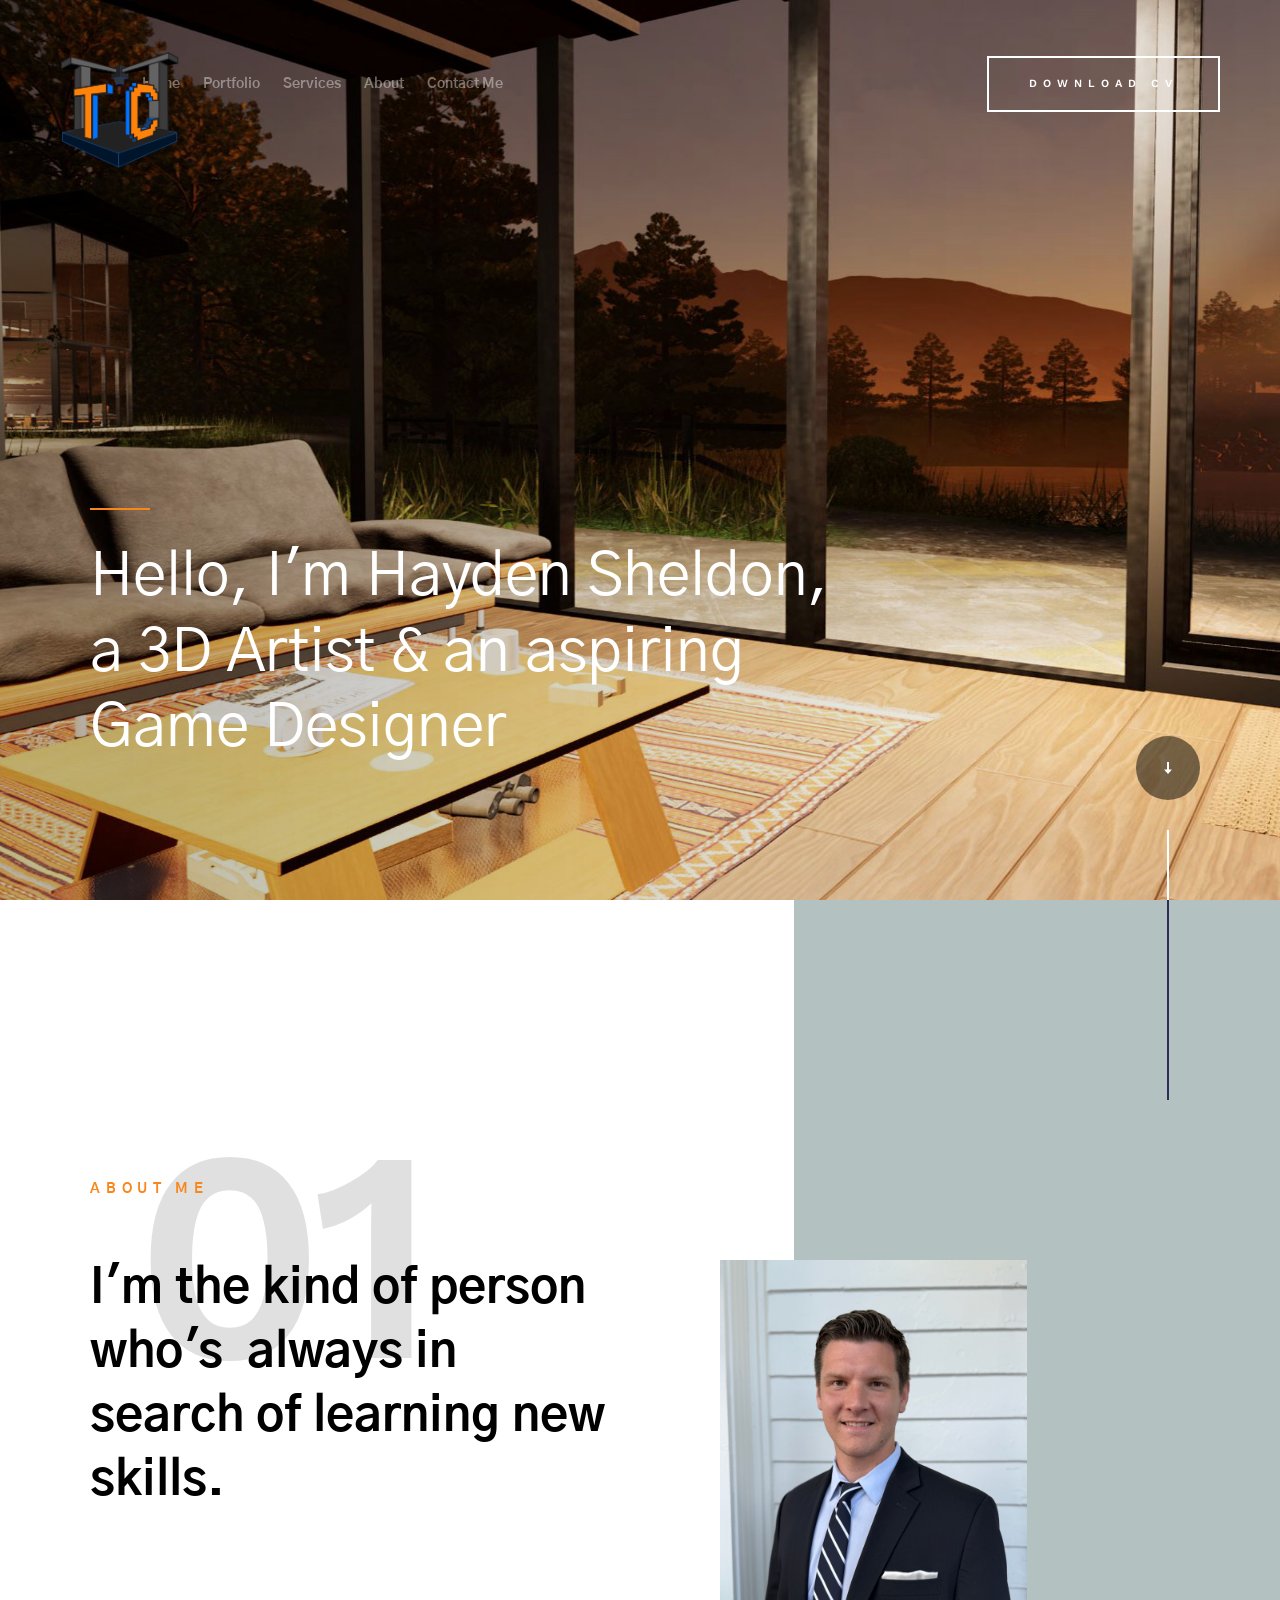
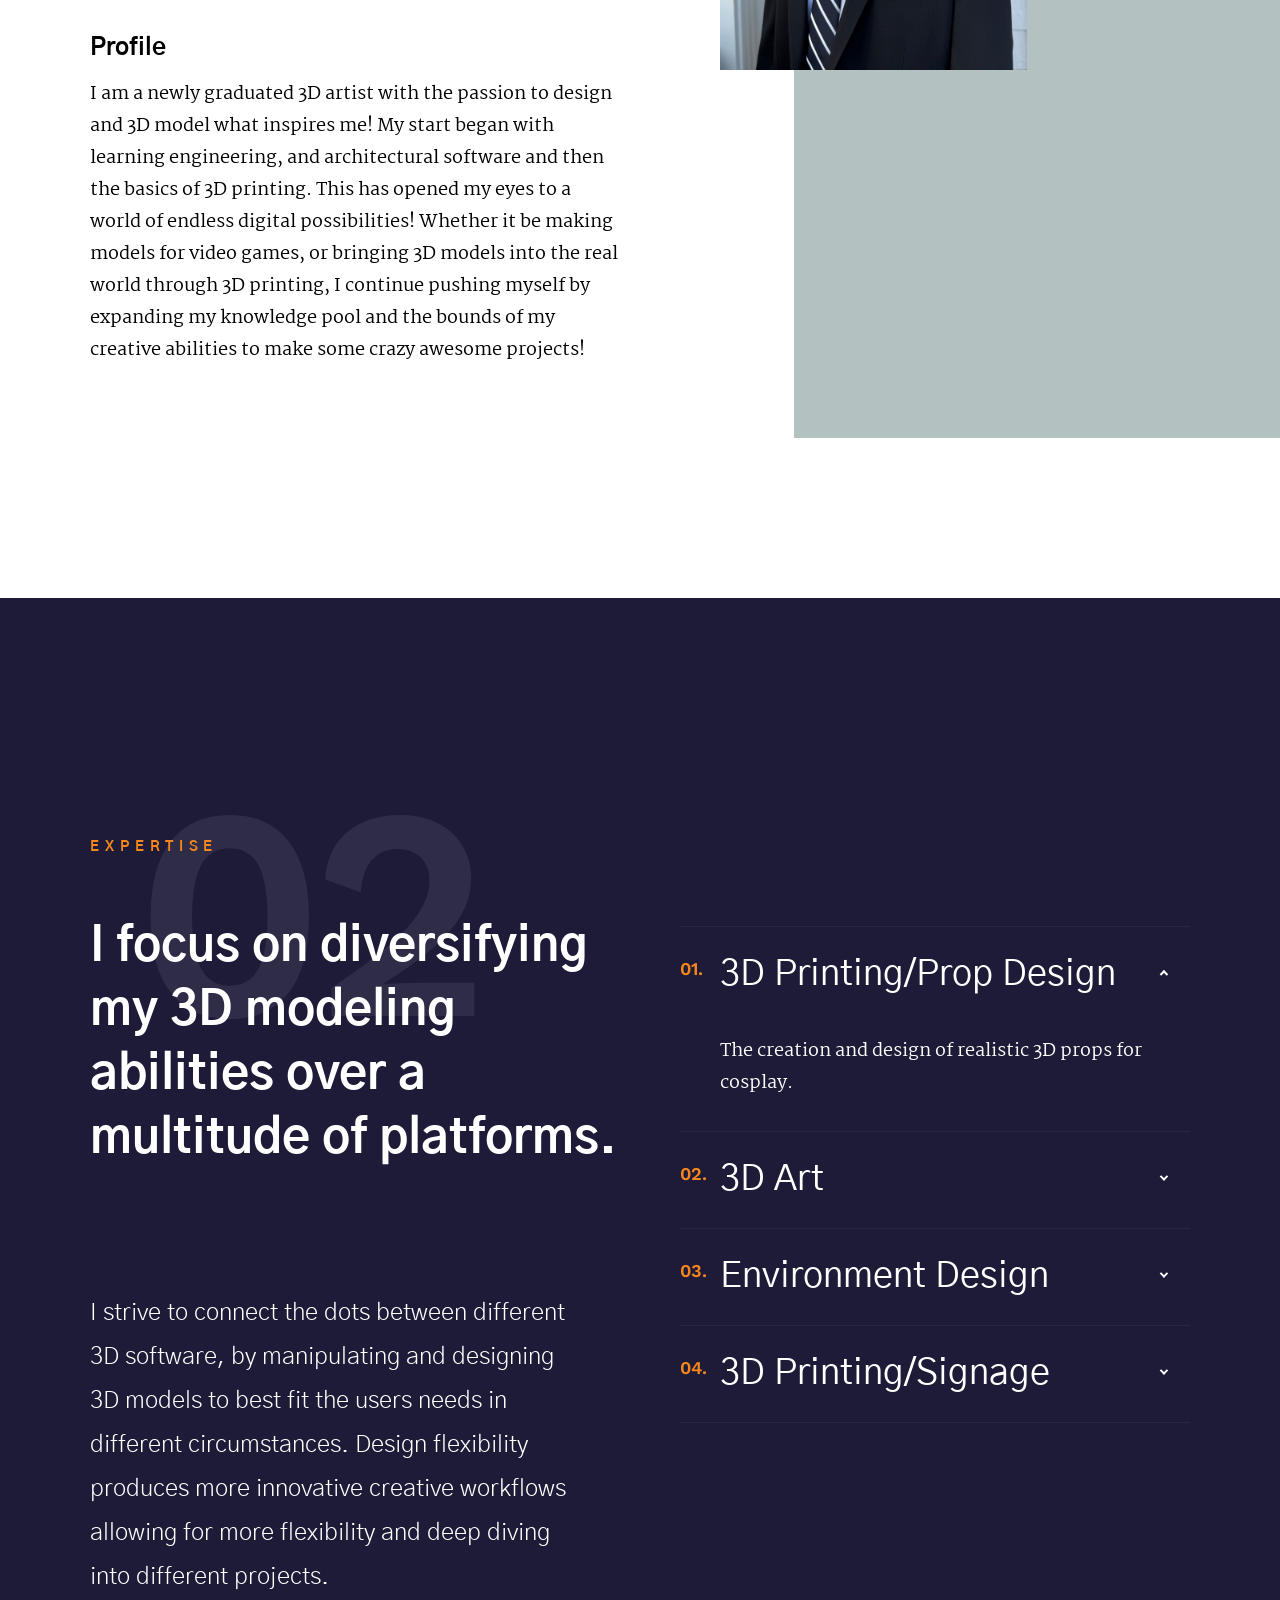
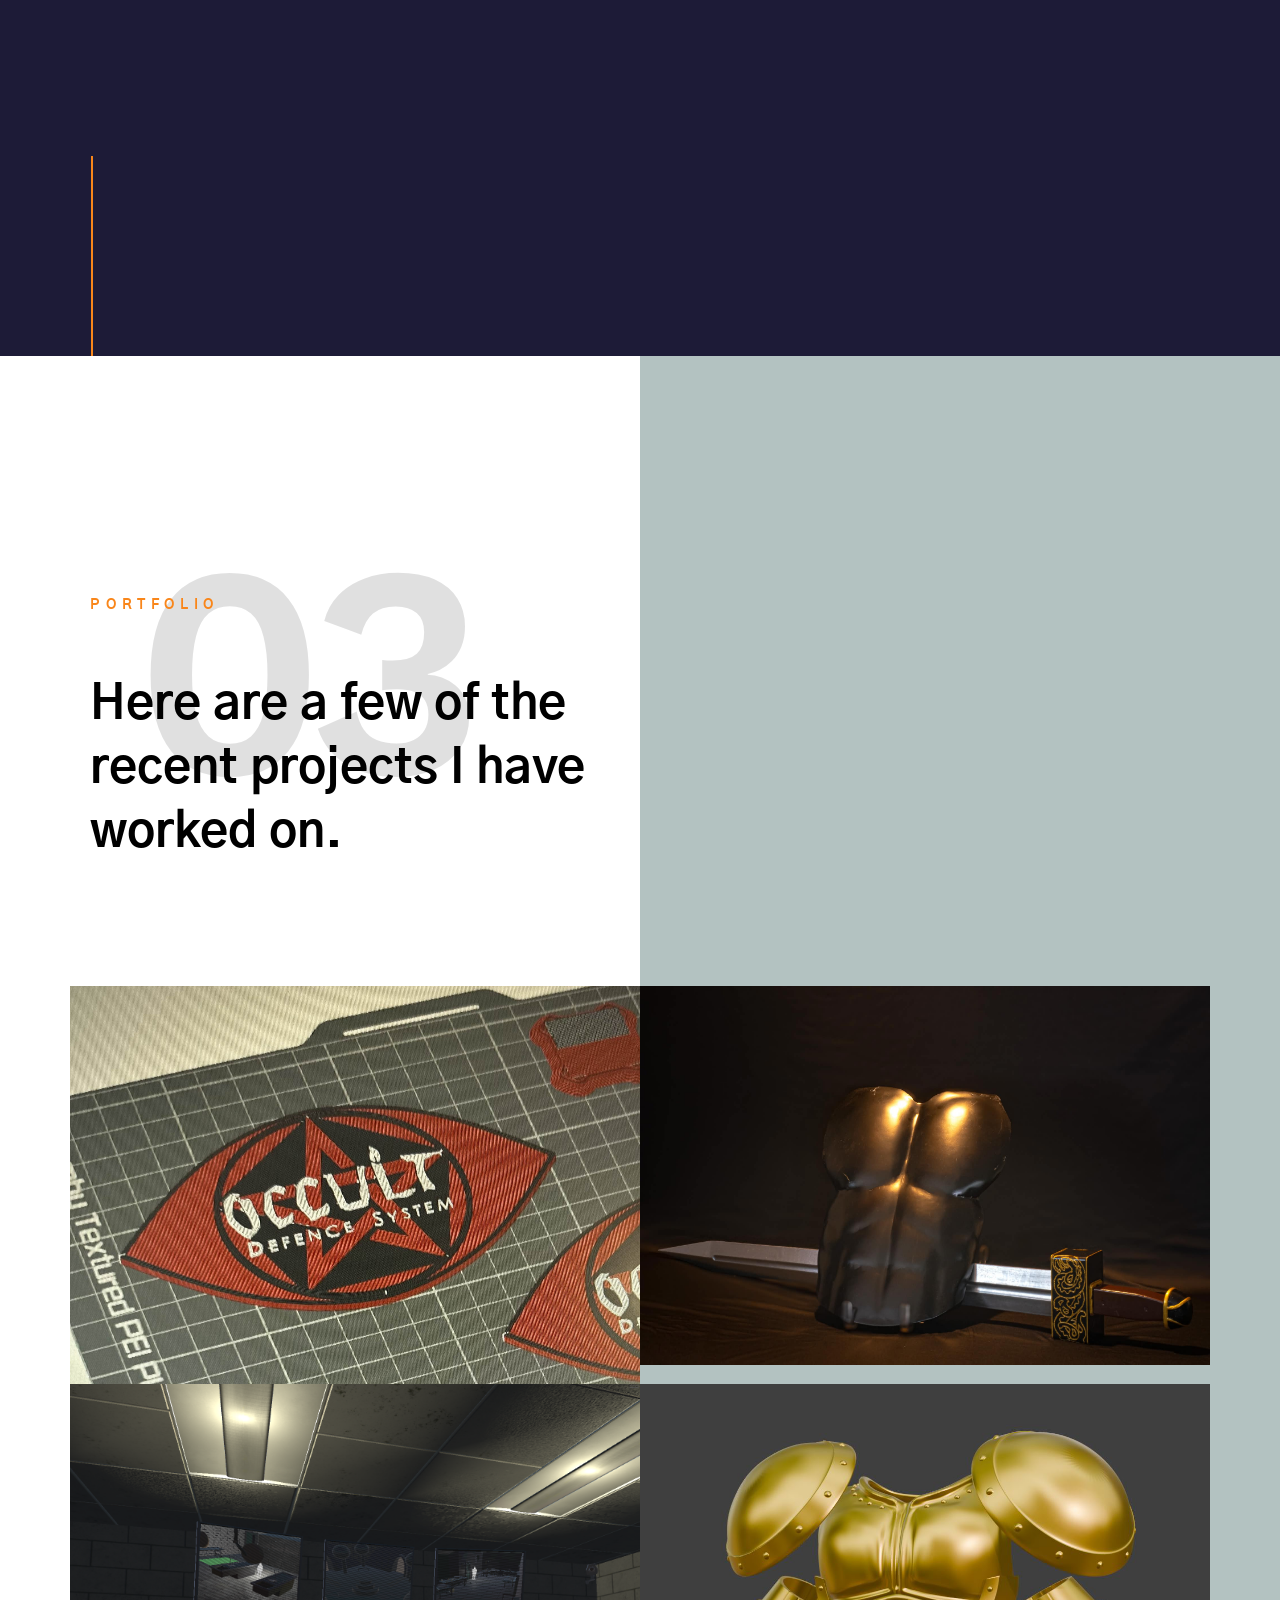
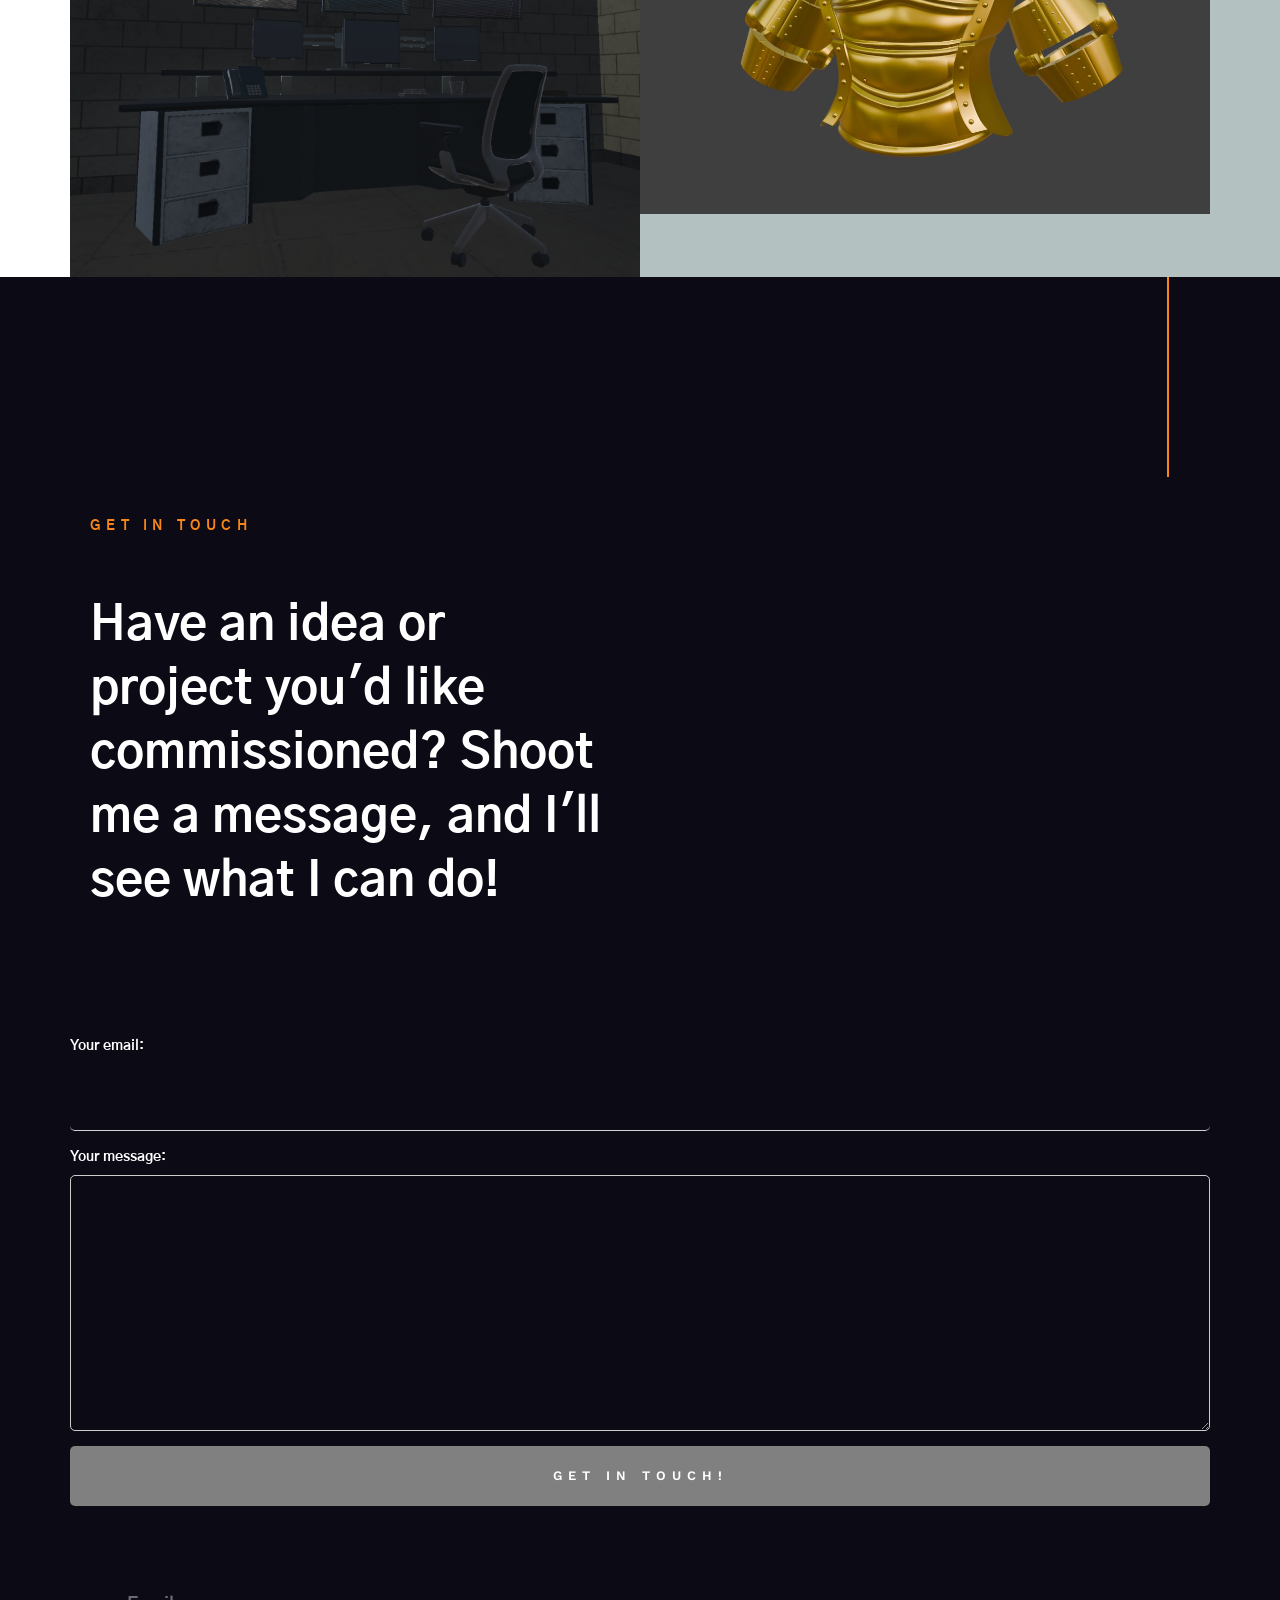
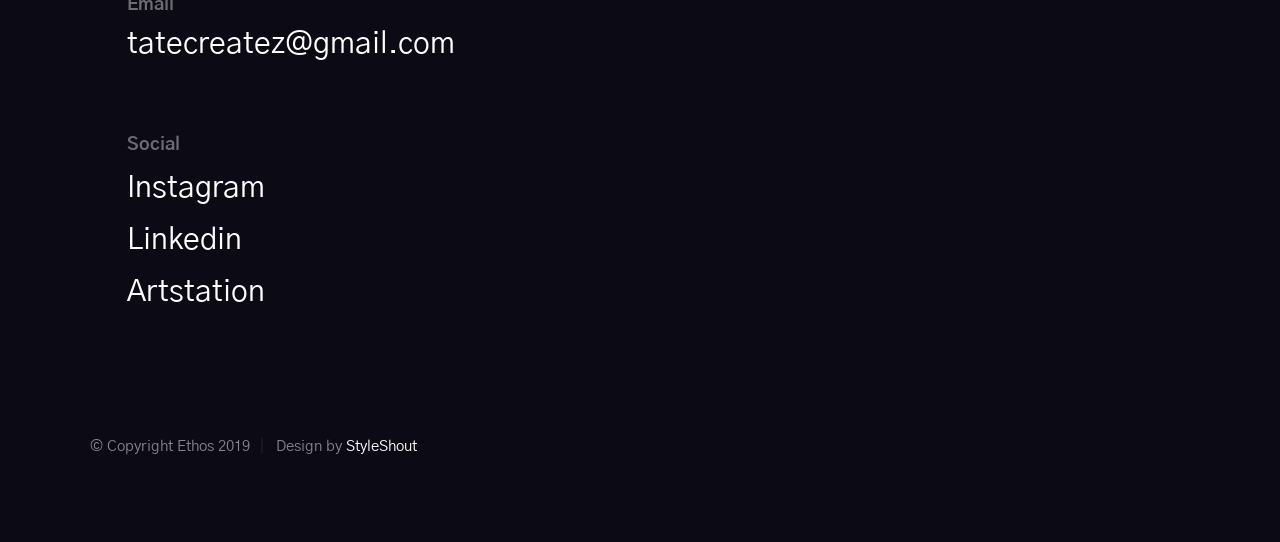
==== commit fdbe699f: "sdfdf" ====
--- a/index.html
+++ b/index.html
@@ -414,9 +414,9 @@
                                  srcset="images/portfolio/gold_arm1.png 1x, images/portfolio/golden_arm1@2x.png 2x" alt="">
                         </a>
                     </div>
-                    <div class="folio-item__info">
-                        <div class="folio-item__cat">3D Printing/Prop Design</div>
-                        <h4 class="folio-item__title">Don Krieg A</h4>
+                  <div class="folio-item__info">
+                    <div class="folio-item__cat">3D Printing/Prop Design</div>
+                      <h4 class="folio-item__title">Don Krieg Armor</h4>
                     </div>
                     <a href="https://www.behance.net/" title="Project Link" class="folio-item__project-link">Project Link</a>
                     <div class="folio-item__caption">
@@ -595,7 +595,7 @@
                 </div>-->
             </div>
 
-            <div class="column large-5">
+            
 <form 
   action="https://formspree.io/f/xeelzybe"
   method="POST"
@@ -611,6 +611,7 @@
   <!-- your other form fields go here -->
   <button type="submit">Get in Touch!</button>
 </form>
+			<div class="column large-5">
                 <div class="footer-contacts">
                     <div class="footer-contact-block" data-aos="fade-up">
                         <h5 class="footer-contact-block__header">
--- a/css/main.css
+++ b/css/main.css
@@ -3275,9 +3275,7 @@
   border-radius: 5px;
   border: 1px solid #ccc;
   font-size: 16px;
-}
-input, textarea {
-  color: #ffffff !important;
+	color: #ffffff !important;
 }
 
 button {
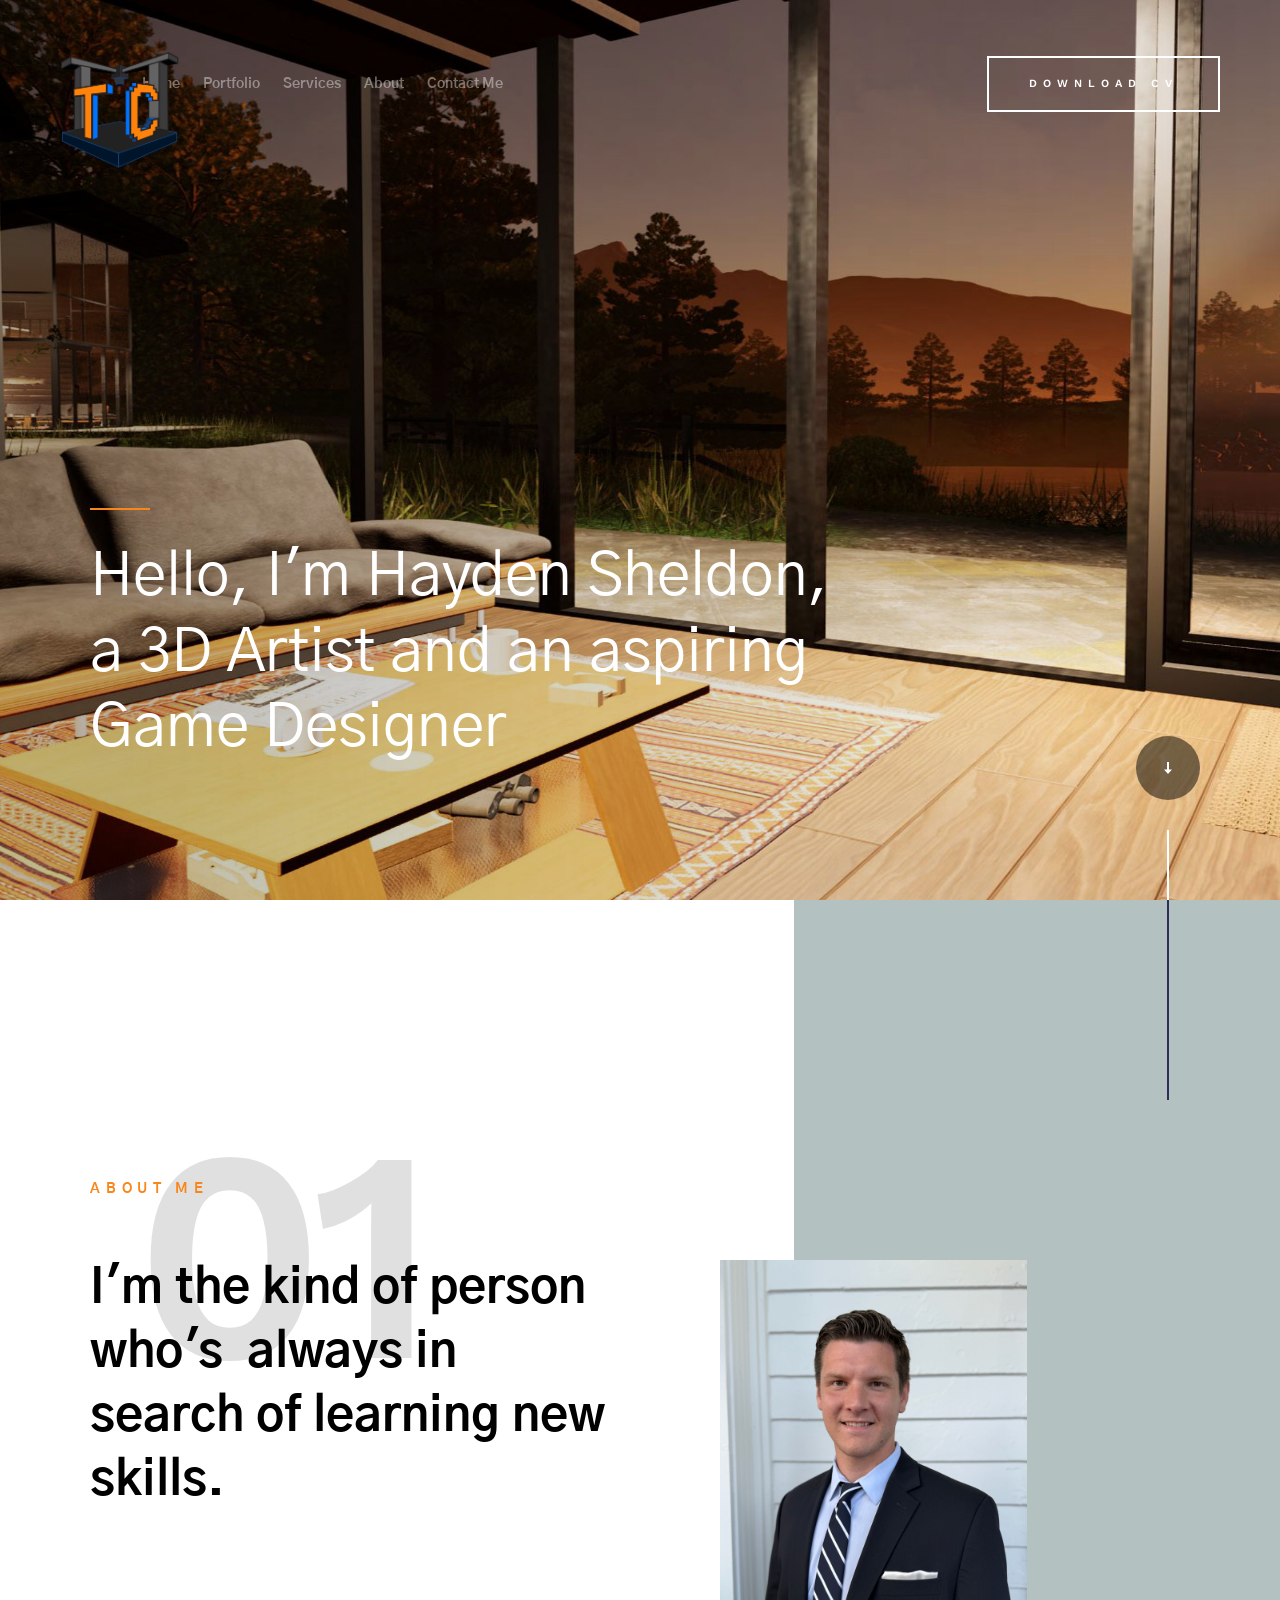
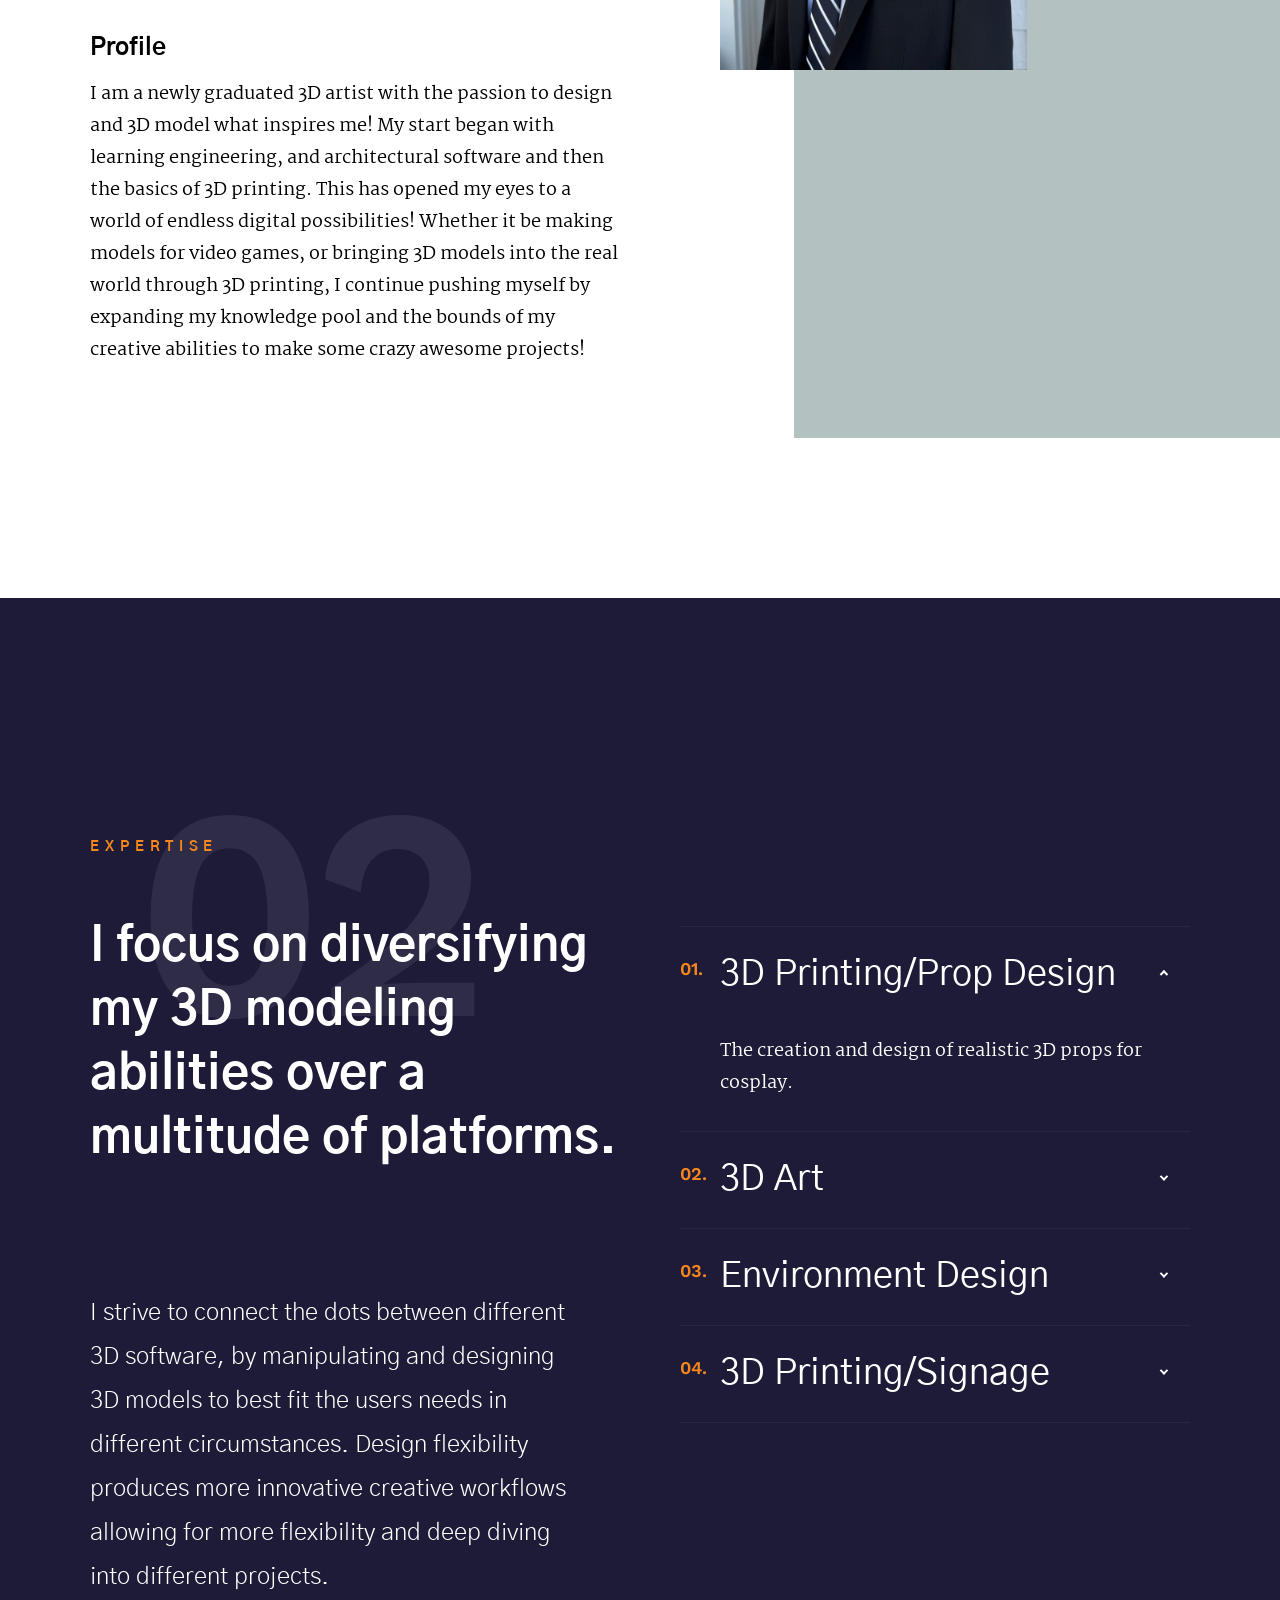
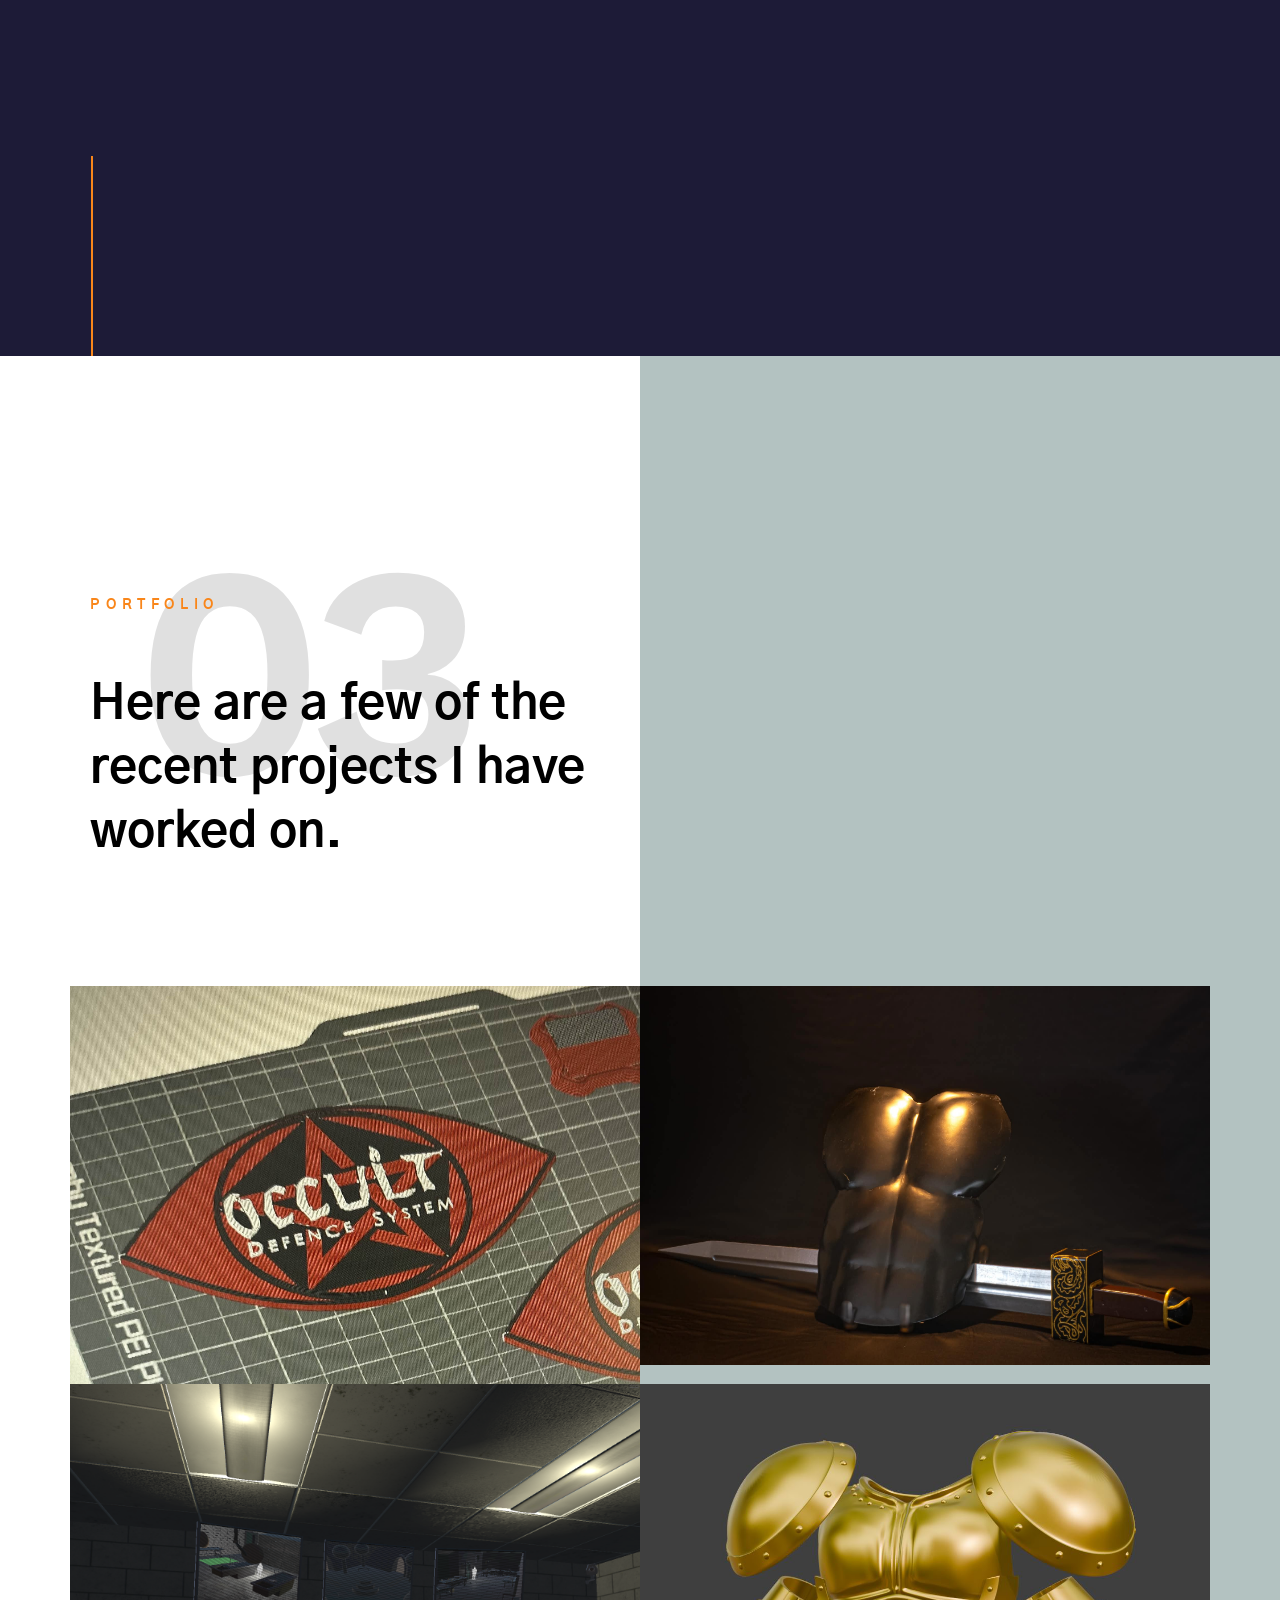
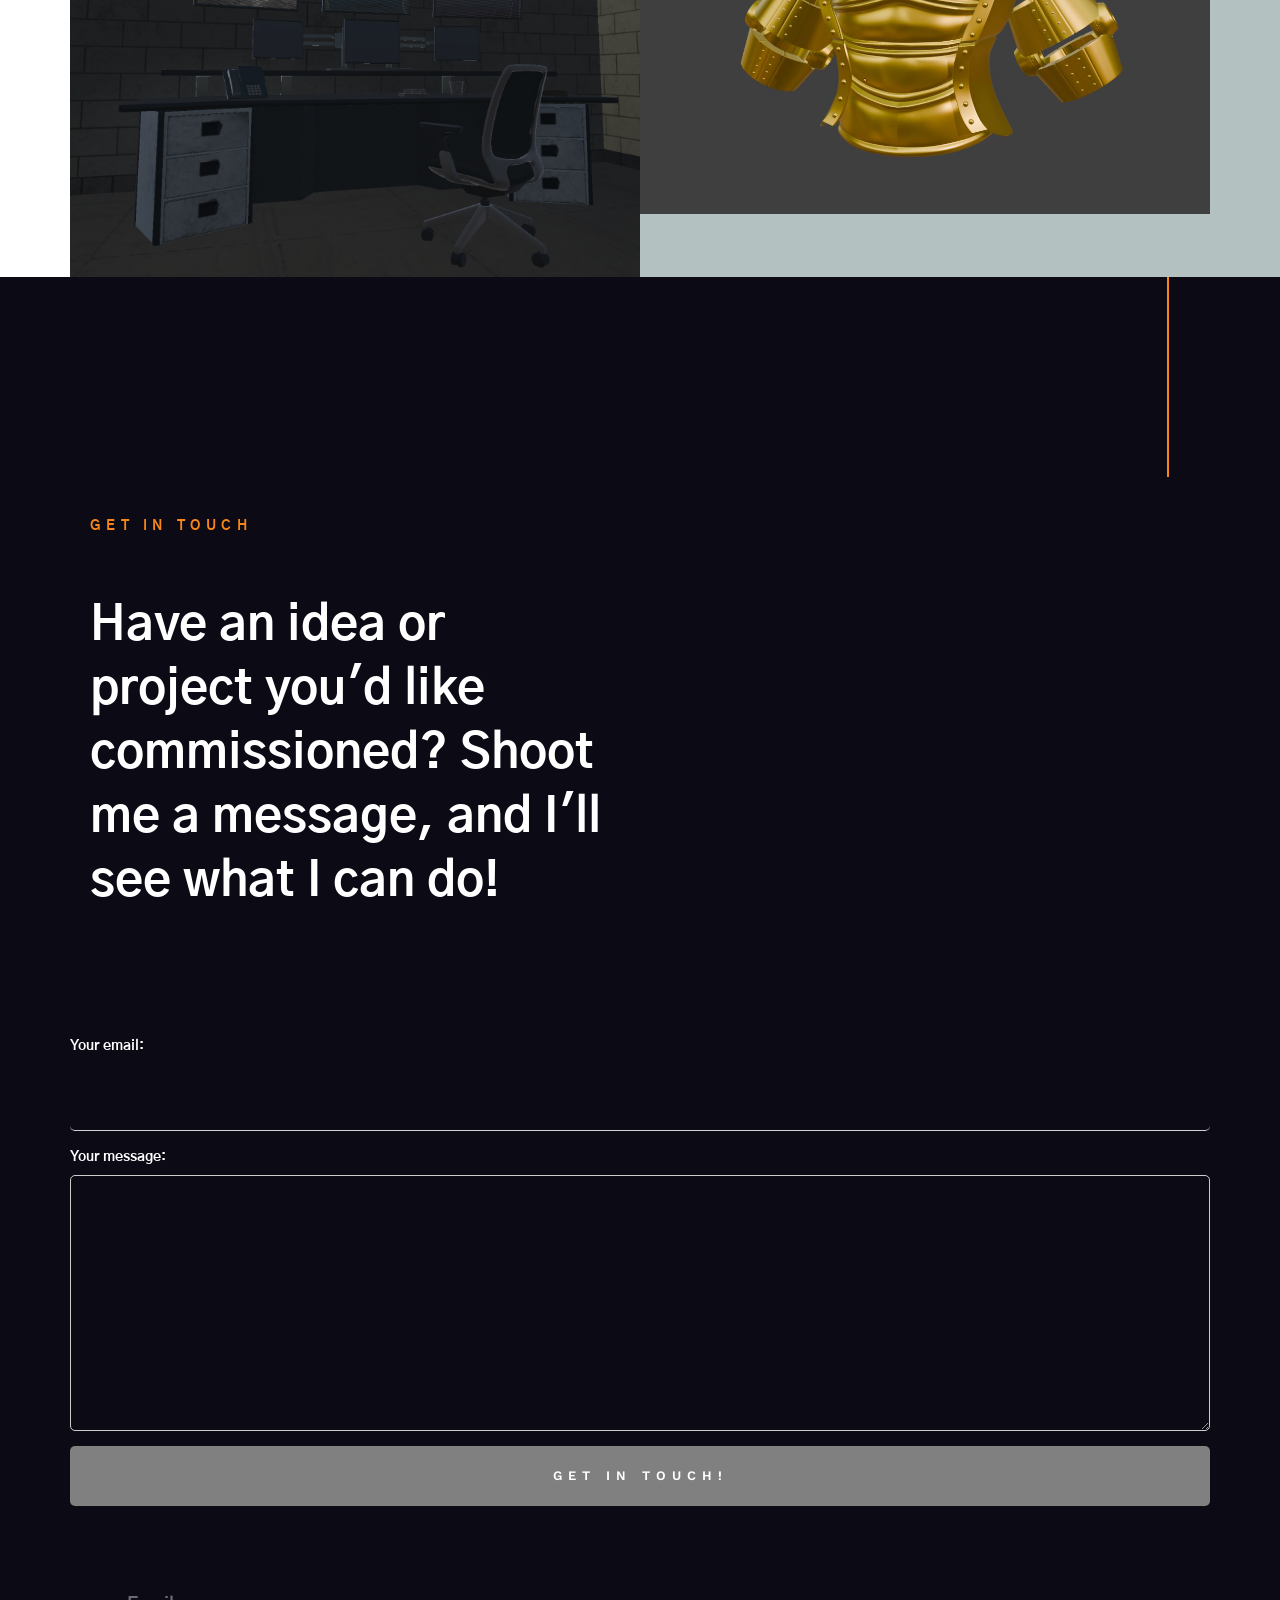
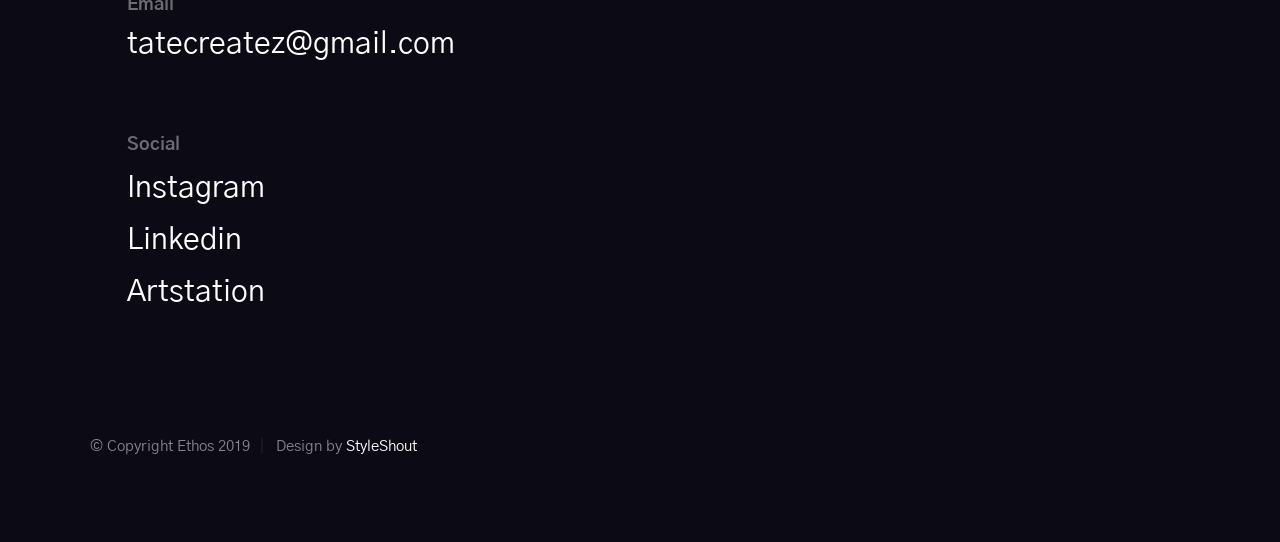
==== commit 5785d96c: "seaffsd" ====
--- a/index.html
+++ b/index.html
@@ -86,19 +86,19 @@
             <div class="column large-full">
 
                 <h1> Hello, I'm Hayden Sheldon, <br>
-                  a 3D Artist & an aspiring <br>
+                  a 3D Artist and an aspiring <br>
                   Game Designer<br>
   <br>
                 </h1>
 <ul class="hero-social">
           <li>
-                        <a href="#0" title="">Instagram</a>
+                        <a href="https://www.instagram.com/tate__creates/" target="_blank">Instagram</a>
                     </li>
                     <li>
-                        <a href="#0" title="">Linkedin</a>
+                        <a href="https://www.linkedin.com/in/haysheldo/" target="_blank">Linkedin</a>
                     </li>
                     <li>
-                        <a href="#0" title="">Artstation</a>
+                        <a href="https://www.artstation.com/tatecreates" target="_blank">Artstation</a>
                     </li>
                 </ul> <!-- end hero-social -->
 
@@ -635,9 +635,9 @@
                             Social
                         </h5>
                         <ul class="footer-contact-block__list">
-                            <li><a href="#0">Instagram</a></li>
-                            <li><a href="#0">Linkedin</a></li>
-                            <li><a href="#0">Artstation</a></li>
+                            <li><a href="https://www.instagram.com/tate__creates?utm_source=ig_web_button_share_sheet&igsh=ZDNlZDc0MzIxNw=="target="_blank">Instagram</a></li>
+                            <li><a href="https://www.linkedin.com/in/haysheldo/"target="_blank">Linkedin</a></li>
+                            <li><a href="https://www.artstation.com/tatecreates"target="_blank">Artstation</a></li>
                         </ul>
                     </div> <!-- end footer-contact-block -->
                 </div>
--- a/css/main.css
+++ b/css/main.css
@@ -3260,7 +3260,9 @@
   margin: auto;
   color: #ffffff;
 }
-
+form label {
+  color: #ffffff;
+}
 label {
   display: block;
   margin-bottom: 10px;
@@ -3279,7 +3281,7 @@
 }
 
 button {
-  padding: 0px;
+  padding: px;
   width: 100%;
   background-color: grey;
   color: white;
